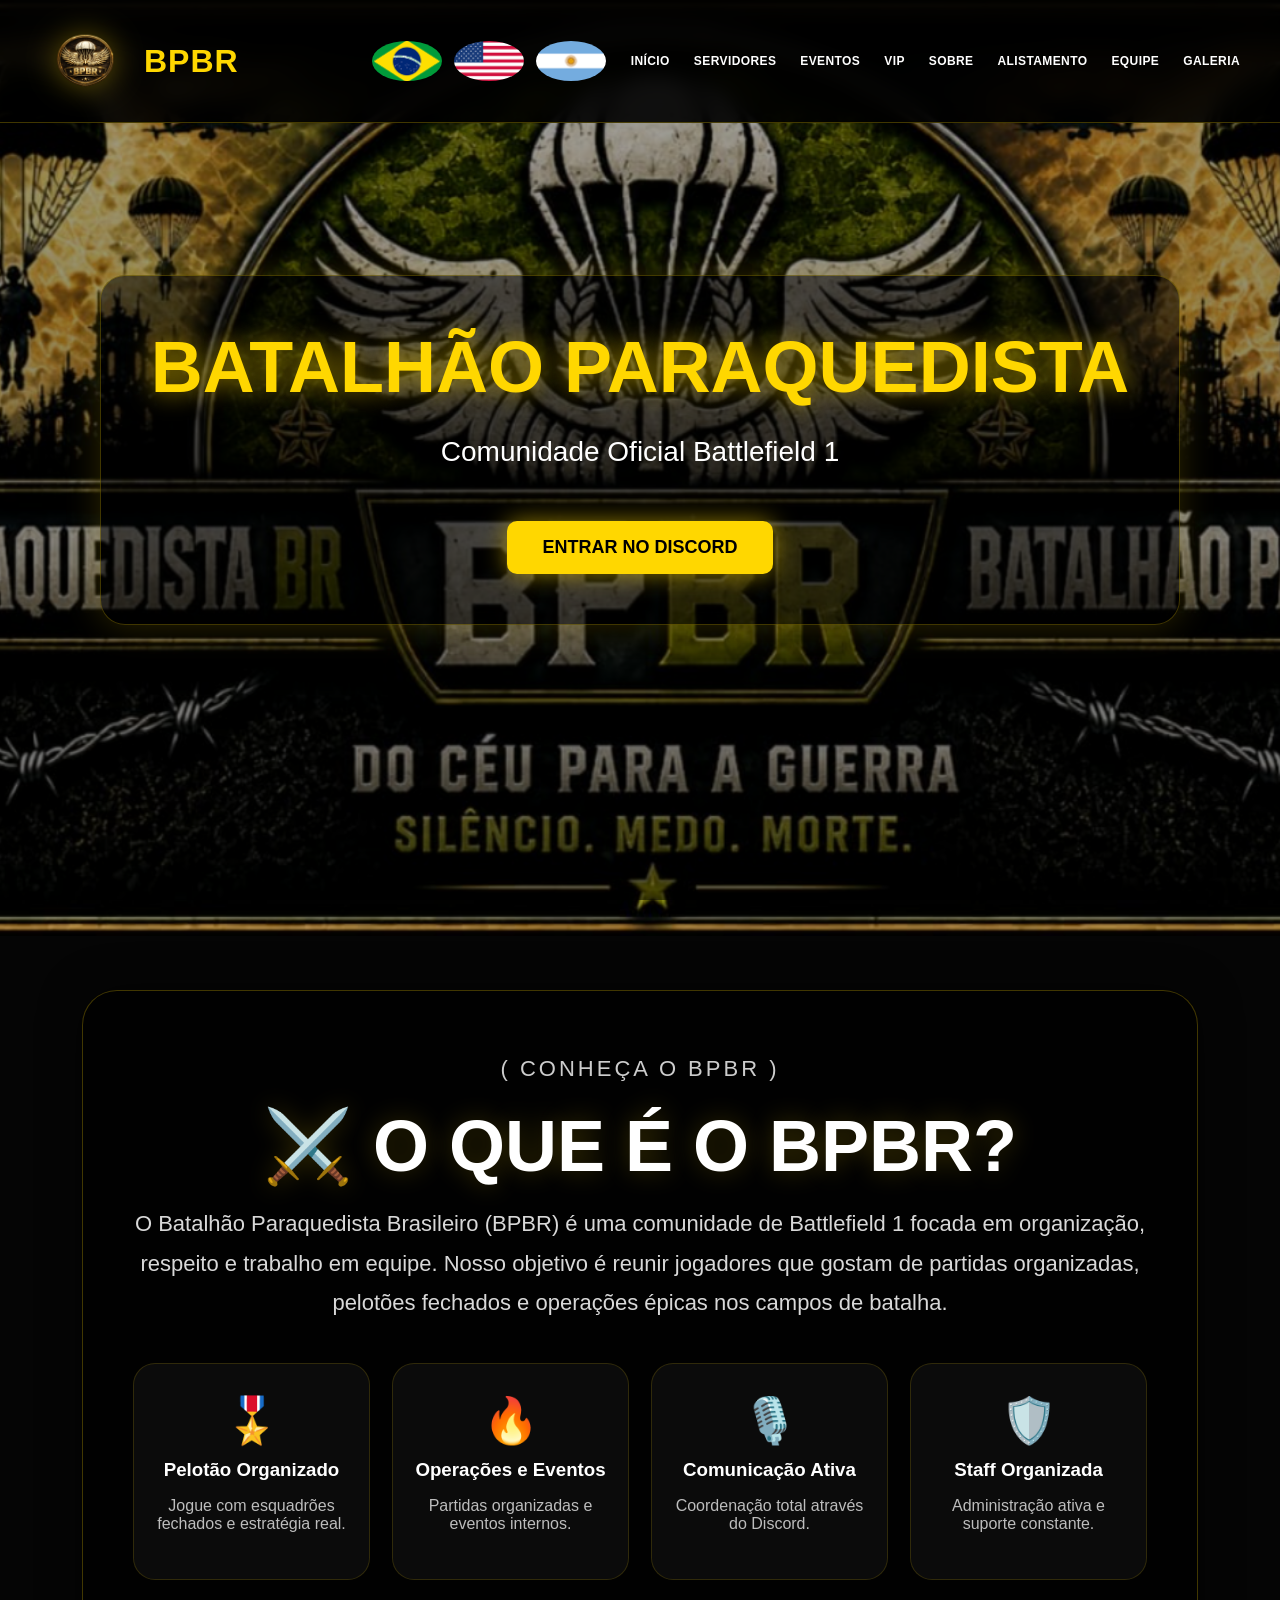
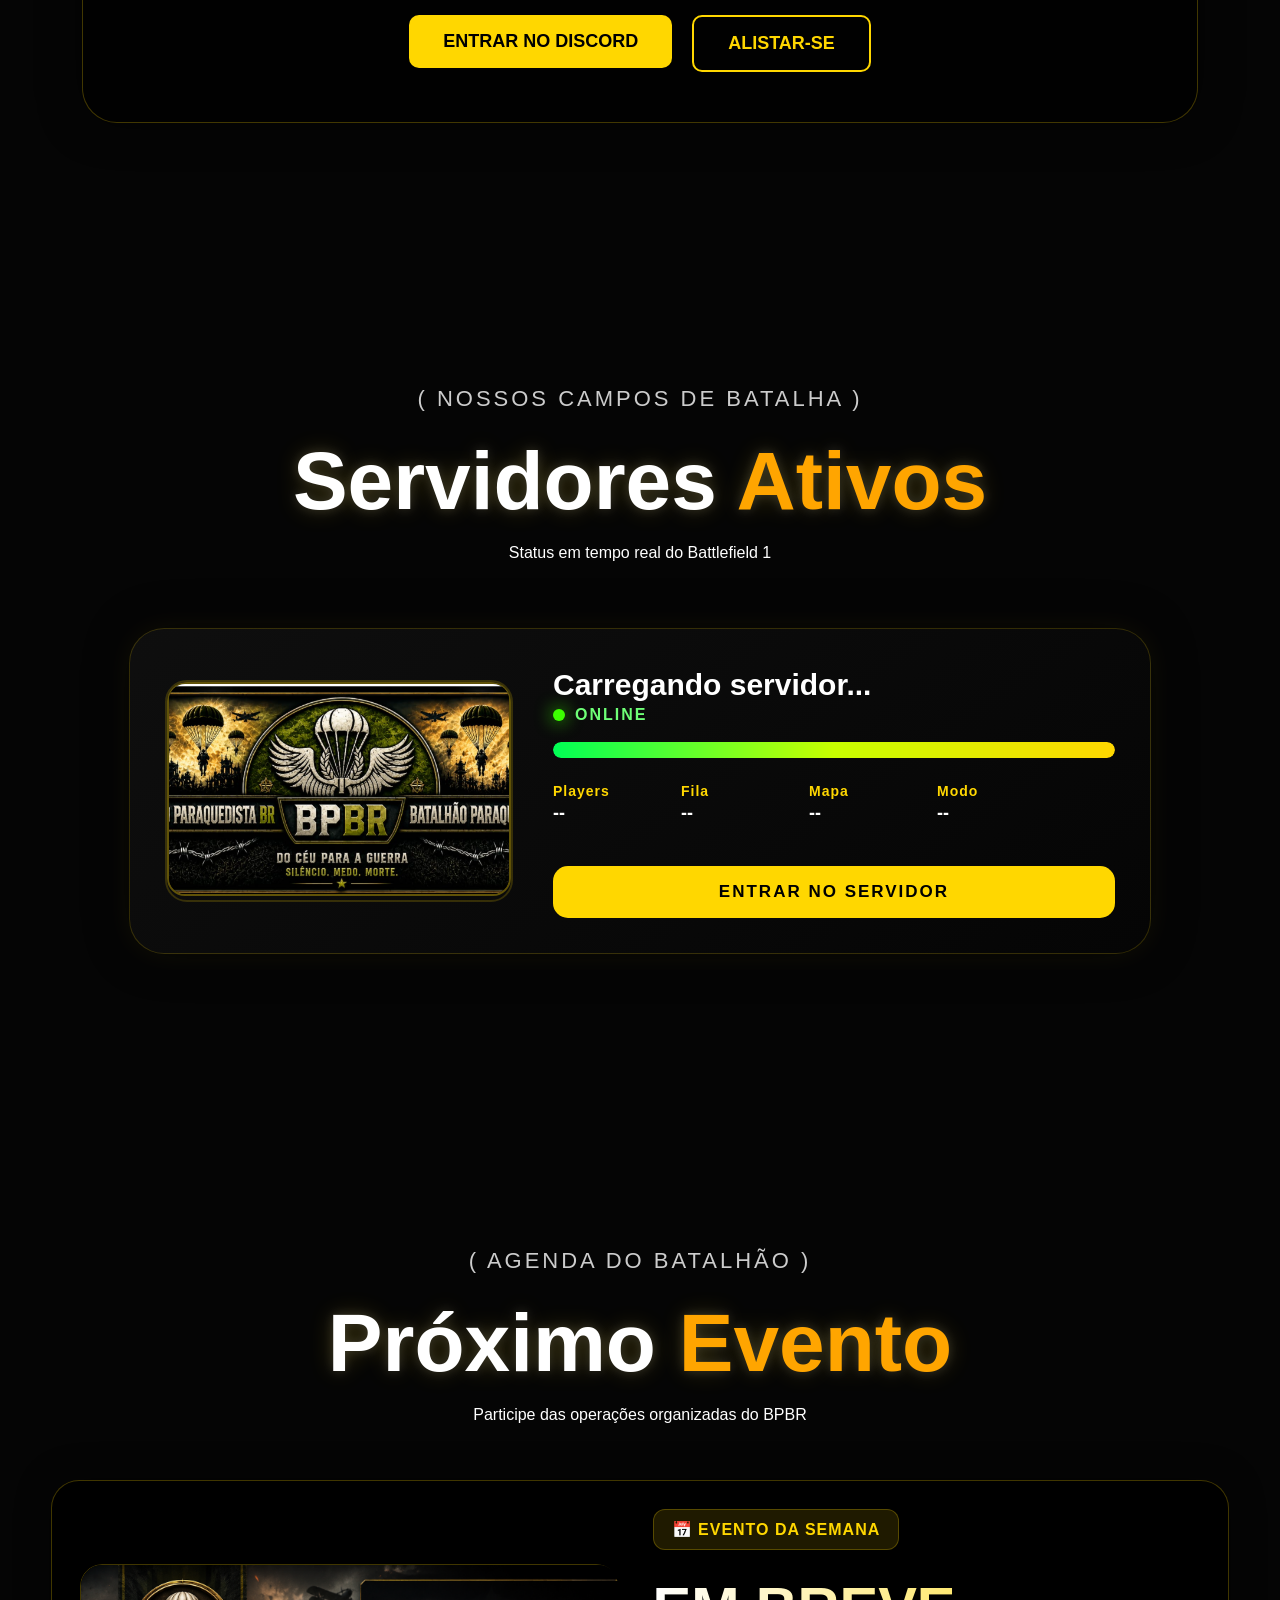
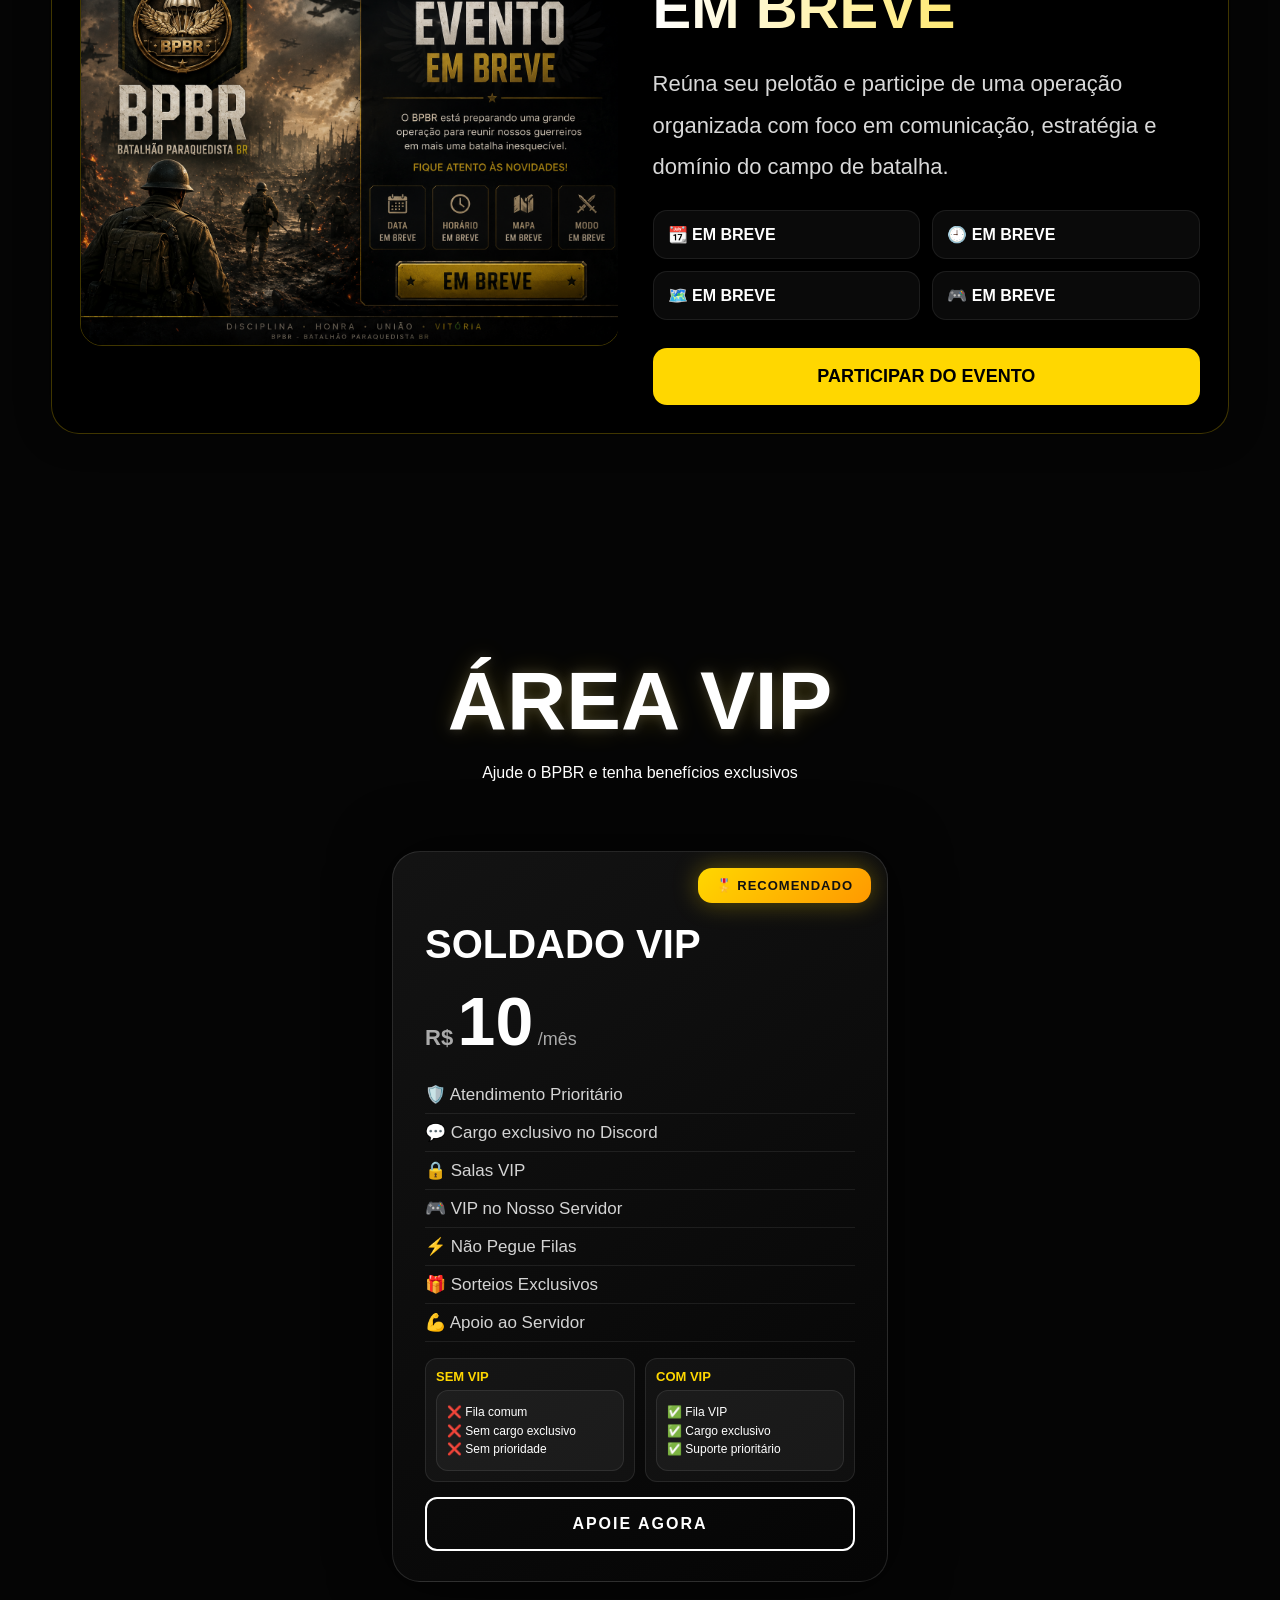
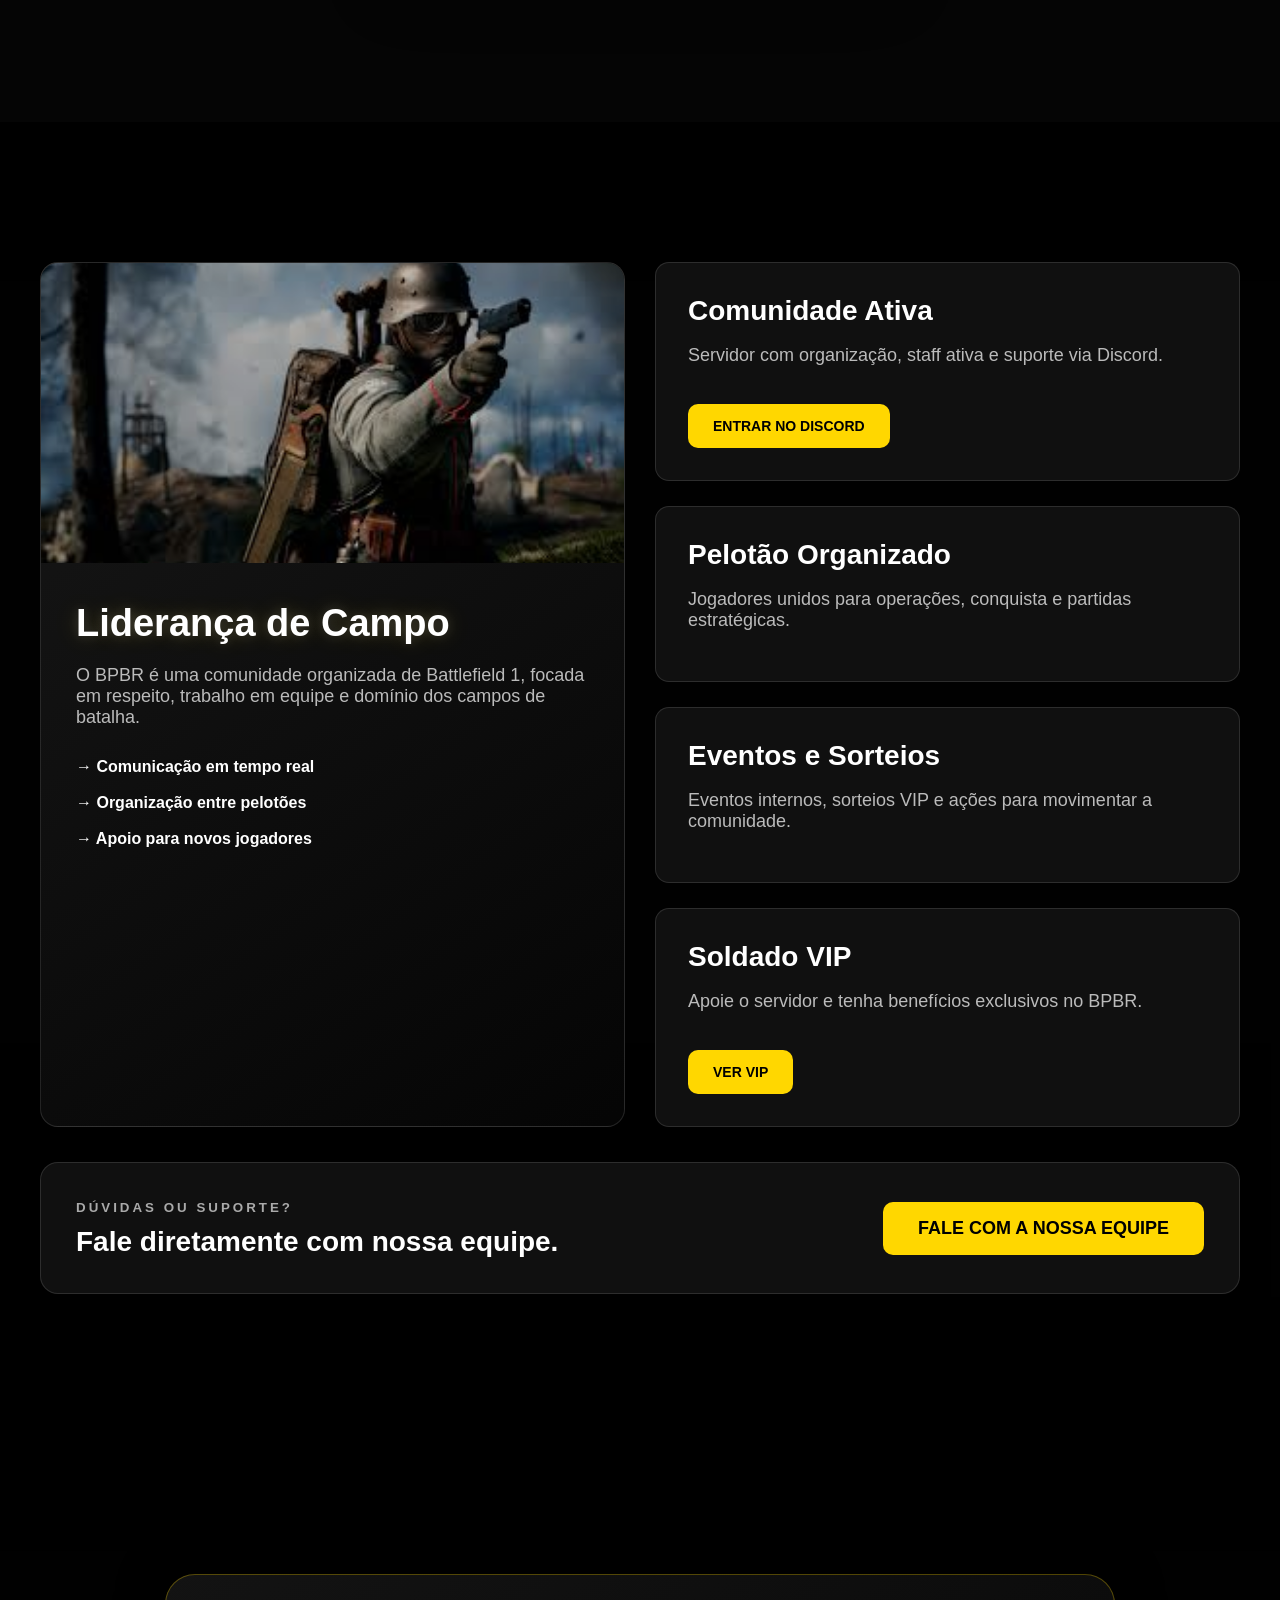
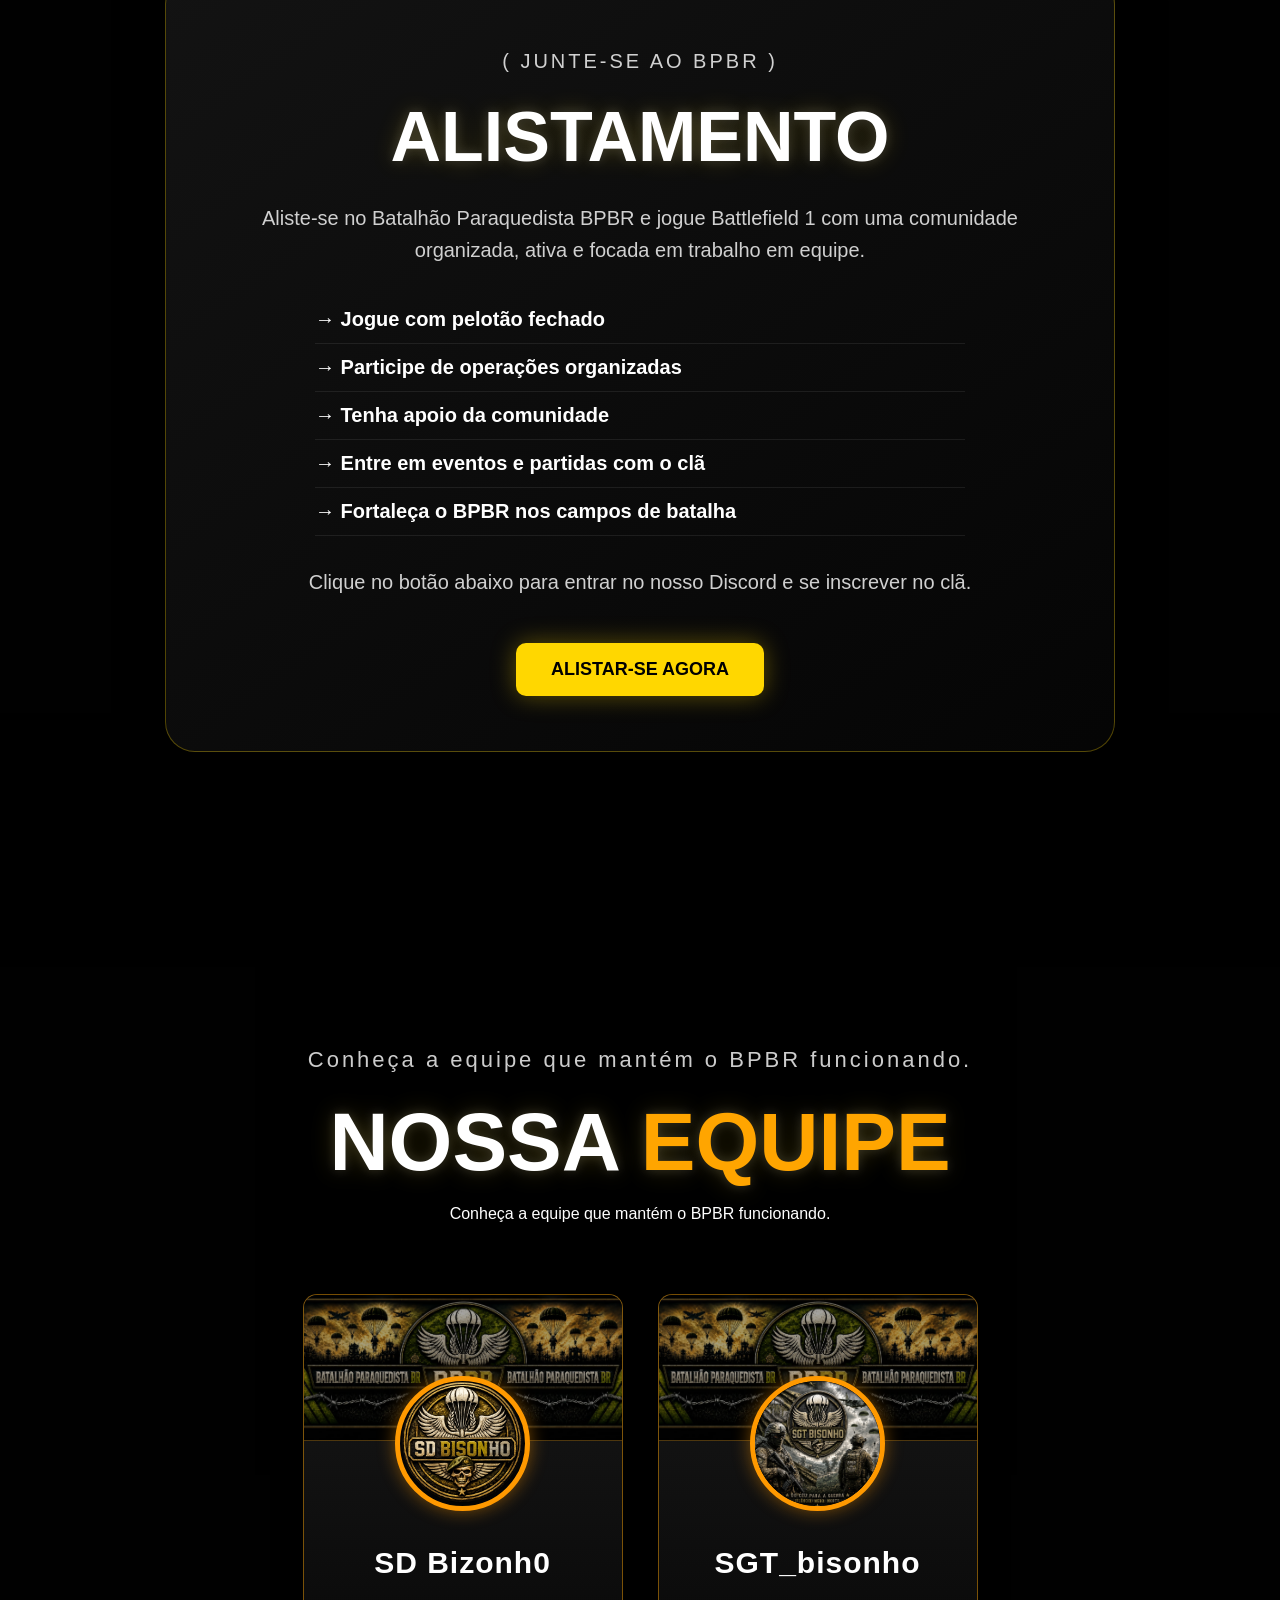
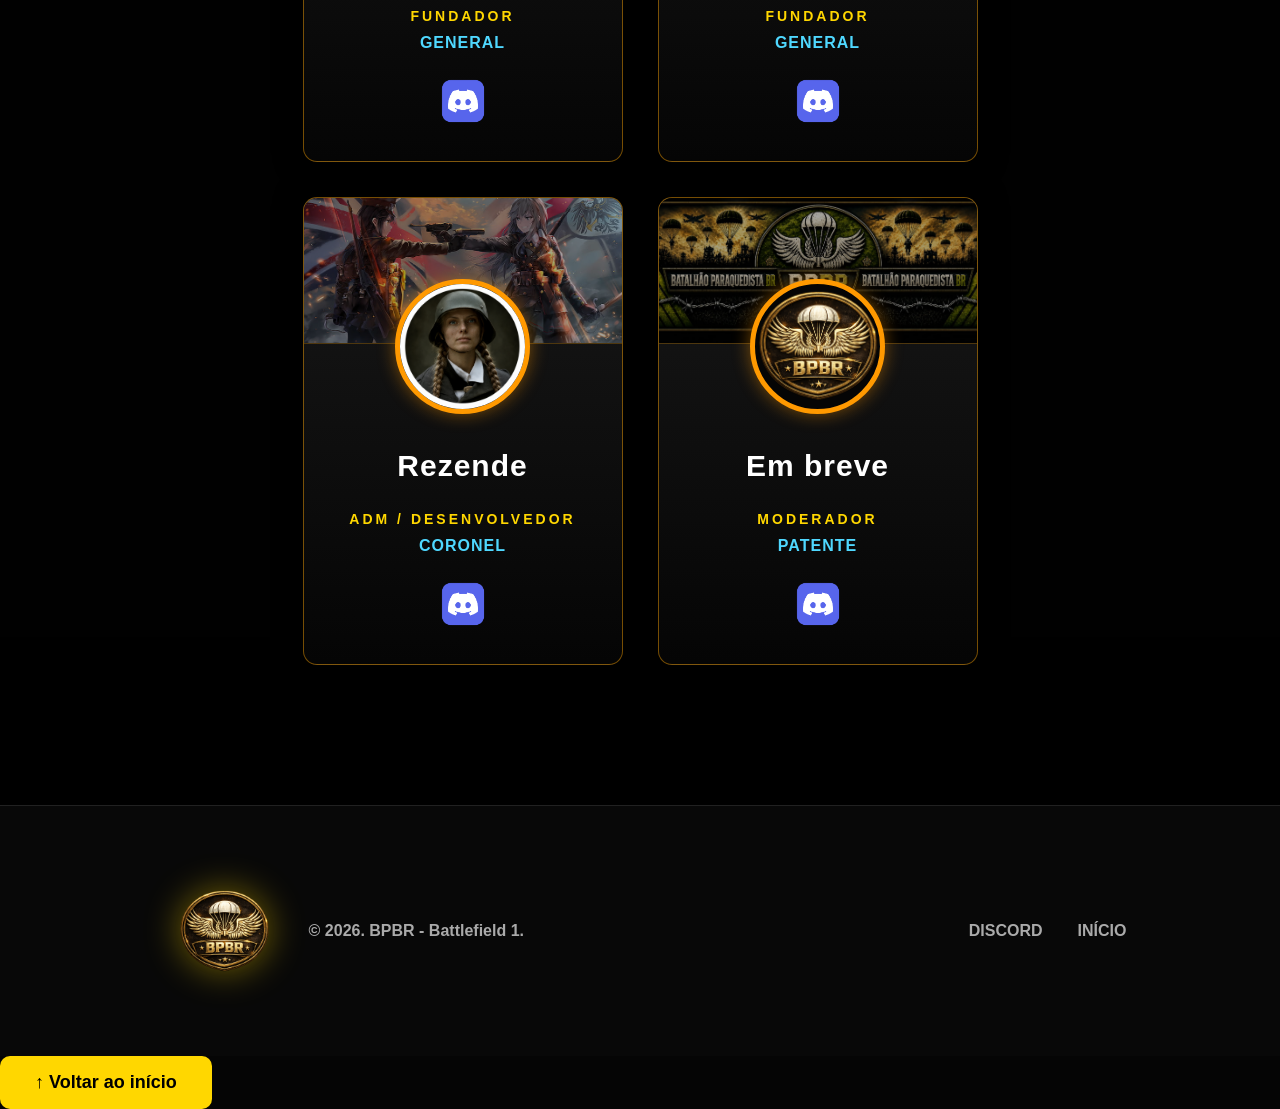
==== index.html @ 7b76cb93 "botao menu att html" ====
<!DOCTYPE html>
<html lang="pt-br">

<head>
    <!-- ================= CONFIGURAÇÕES BÁSICAS DO SITE ================= -->
    <meta charset="UTF-8">
    <meta name="viewport" content="width=device-width, initial-scale=1.0">
    <title>BPBR Battlefield 1</title>

    <!-- CSS DO SITE -->
    <link rel="stylesheet" href="style.css">
</head>

<body>

<!-- ========================================================= -->
<!-- CABEÇALHO / LOGO / BANDEIRAS / MENU -->
<!-- ========================================================= -->

<header>

    <div class="logo">
        <img src="img/logo-bpbr.png" alt="Logo BPBR">
        <span>BPBR</span>
    </div>

    <div class="idiomas">
        <button class="flag br" onclick="trocarIdioma('pt')" title="Português"></button>
        <button class="flag us" onclick="trocarIdioma('en')" title="English"></button>
        <button class="flag ar" onclick="trocarIdioma('es')" title="Español"></button>
    </div>

    <nav class="menu">
        <button type="button" id="btn-menu-mobile" class="menu-mobile-btn" onclick="toggleMenuMobile()">
            ☰ MENU
        </button>

        <a href="#inicio">INÍCIO</a>
        <a href="#servidores">SERVIDORES</a>
        <a href="#eventos">EVENTOS</a>
        <a href="#vip">VIP</a>
        <a href="#sobre">SOBRE</a>
        <a href="#alistamento">ALISTAMENTO</a>
        <a href="#equipe">EQUIPE</a>
        <a href="galeria.html">GALERIA</a>
    </nav>

</header>

<!-- ========================================================= -->
<!-- INÍCIO / BANNER PRINCIPAL -->
<!-- ========================================================= -->

<section id="inicio" class="secao hero">
    <div class="container">
        <h1>BATALHÃO PARAQUEDISTA</h1>
        <p>Comunidade Oficial Battlefield 1</p>

        <a href="https://discord.gg/VzgfqFY8zr" target="_blank">
            <button>ENTRAR NO DISCORD</button>
        </a>
    </div>
</section>

<!-- ========================================================= -->
<!-- APRESENTAÇÃO DO CLÃ -->
<!-- ========================================================= -->

<section id="apresentacao" class="apresentacao-section">
    <div class="apresentacao-card">
        <p class="subtitulo">( CONHEÇA O BPBR )</p>
        <h2>⚔️ O QUE É O BPBR?</h2>

        <p class="apresentacao-texto">
            O <strong>Batalhão Paraquedista Brasileiro (BPBR)</strong>
            é uma comunidade de Battlefield 1 focada em organização,
            respeito e trabalho em equipe. Nosso objetivo é reunir jogadores
            que gostam de partidas organizadas, pelotões fechados e operações
            épicas nos campos de batalha.
        </p>

        <div class="vantagens-grid">
            <div class="vantagem-card">
                <span>🎖️</span>
                <h3>Pelotão Organizado</h3>
                <p>Jogue com esquadrões fechados e estratégia real.</p>
            </div>

            <div class="vantagem-card">
                <span>🔥</span>
                <h3>Operações e Eventos</h3>
                <p>Partidas organizadas e eventos internos.</p>
            </div>

            <div class="vantagem-card">
                <span>🎙️</span>
                <h3>Comunicação Ativa</h3>
                <p>Coordenação total através do Discord.</p>
            </div>

            <div class="vantagem-card">
                <span>🛡️</span>
                <h3>Staff Organizada</h3>
                <p>Administração ativa e suporte constante.</p>
            </div>
        </div>

        <div class="apresentacao-botoes">
            <a href="https://discord.gg/VzgfqFY8zr" target="_blank">
                <button>ENTRAR NO DISCORD</button>
            </a>

            <a href="#alistamento">
                <button class="btn-secundario">ALISTAR-SE</button>
            </a>
        </div>
    </div>
</section>

<!-- ========================================================= -->
<!-- SERVIDORES -->
<!-- ========================================================= -->

<section id="servidores" class="secao">
    <p class="subtitulo">( NOSSOS CAMPOS DE BATALHA )</p>
    <h2 id="servidores-titulo">Servidores <span>Ativos</span></h2>
    <p id="servidores-sub">Status em tempo real do Battlefield 1</p>

    <div class="server-card server-card-premium">
        <div class="server-img-box">
            <img id="server-image" src="fundo.jpg" alt="Imagem do servidor">
        </div>

        <div class="server-content">
            <div class="server-topo">
                <h3 id="server-title">
                    <span id="server-name">Carregando servidor...</span>
                </h3>
            </div>

            <div class="server-status-linha">
                <span class="server-status-dot"></span>
                <strong id="status-online">ONLINE</strong>
            </div>

            <div class="server-barra">
                <div id="server-barra-fill"></div>
            </div>

            <div class="server-info server-info-premium">
                <p class="server-stat">
                    <b id="players-label">Players</b>
                    <span id="players">--</span>
                </p>

                <p class="server-stat">
                    <b id="fila-label">Fila</b>
                    <span id="queue">--</span>
                </p>

                <p class="server-stat">
                    <b id="mapa-label">Mapa</b>
                    <span id="map">--</span>
                </p>

                <p class="server-stat">
                    <b id="modo-label">Modo</b>
                    <span id="mode">--</span>
                </p>
            </div>

            <a href="https://joinme.click/" target="_blank">
                <button id="entrar-servidor-btn" class="server-btn">ENTRAR NO SERVIDOR</button>
            </a>
        </div>
    </div>
</section>

<!-- ========================================================= -->
<!-- EVENTOS BPBR -->
<!-- ========================================================= -->

<section id="eventos" class="secao eventos-section">
    <p class="subtitulo">( AGENDA DO BATALHÃO )</p>
    <h2>Próximo <span>Evento</span></h2>
    <p>Participe das operações organizadas do BPBR</p>

    <div class="evento-card">
        <div class="evento-imagem">
            <img src="img/evento-bpbr.png" alt="Evento BPBR">
        </div>

        <div class="evento-conteudo">
            <span id="evento-tag" class="evento-tag">📅 EVENTO DA SEMANA</span>
            <h3 id="evento-titulo">EM BREVE</h3>

            <p id="evento-descricao">
                Reúna seu pelotão e participe de uma operação organizada
                com foco em comunicação, estratégia e domínio do campo de batalha.
            </p>

            <div class="evento-detalhes">
                <span id="evento-data">📆 EM BREVE</span>
                <span id="evento-horario">🕘 EM BREVE</span>
                <span id="evento-mapa">🗺️ EM BREVE</span>
                <span id="evento-modo">🎮 EM BREVE</span>
            </div>

            <a href="https://discord.gg/VzgfqFY8zr" target="_blank">
                <button id="evento-btn">PARTICIPAR DO EVENTO</button>
            </a>
        </div>
    </div>
</section>

<!-- ========================================================= -->
<!-- ÁREA VIP -->
<!-- ========================================================= -->

<section id="vip" class="secao vip-section">
    <h2>ÁREA VIP</h2>
    <p id="vip-sub">Ajude o BPBR e tenha benefícios exclusivos</p>
    <p id="vip-aviso-moeda" class="aviso-moeda"></p>

    <div class="vip-premium-card">
        <div class="vip-selo">🎖️ RECOMENDADO</div>
        <div class="vip-barra"></div>

        <h3 id="vip-nome">SOLDADO VIP</h3>

        <div class="vip-preco">
            <span>R$</span>
            <strong>10</strong>
            <small>/mês</small>
        </div>

        <ul>
            <li class="vip-beneficio">🛡️ Atendimento Prioritário</li>
            <li class="vip-beneficio">💬 Cargo exclusivo no Discord</li>
            <li class="vip-beneficio">🔒 Salas VIP</li>
            <li class="vip-beneficio">🎮 VIP no Nosso Servidor</li>
            <li class="vip-beneficio">⚡ Não Pegue Filas</li>
            <li class="vip-beneficio">🎁 Sorteios Exclusivos</li>
            <li class="vip-beneficio">💪 Apoio ao Servidor</li>
        </ul>

        <div class="vip-comparativo">
            <div>
                <h4 id="sem-vip">SEM VIP</h4>
                <div class="sem-vip-list">
                    <p>❌ Fila comum</p>
                    <p>❌ Sem cargo exclusivo</p>
                    <p>❌ Sem prioridade</p>
                </div>
            </div>

            <div>
                <h4 id="com-vip">COM VIP</h4>
                <div class="com-vip-list">
                    <p>✅ Fila VIP</p>
                    <p>✅ Cargo exclusivo</p>
                    <p>✅ Suporte prioritário</p>
                </div>
            </div>
        </div>

        <a href="https://widget.livepix.gg/embed/d96b1692-883a-4941-a4e0-ec56e4cf4d7e" target="_blank">
            <button id="vip-apoiar-btn" class="vip-button">APOIE AGORA</button>
        </a>
    </div>
</section>

<!-- ========================================================= -->
<!-- SOBRE / LIDERANÇA -->
<!-- ========================================================= -->

<section id="sobre" class="secao lideranca-section">
    <div class="lideranca-container">
        <div class="lideranca-card-grande">
            <img src="./img/lideranca.png?v=999" alt="Liderança BPBR">

            <div class="lideranca-conteudo">
                <h2 id="home-titulo">Liderança de Campo</h2>

                <p id="home-texto">
                    O BPBR é uma comunidade organizada de Battlefield 1,
                    focada em respeito, trabalho em equipe e domínio dos
                    campos de batalha.
                </p>

                <ul class="home-lista">
                    <li>→ Comunicação em tempo real</li>
                    <li>→ Organização entre pelotões</li>
                    <li>→ Apoio para novos jogadores</li>
                </ul>
            </div>
        </div>

        <div class="lideranca-cards">
            <div class="lideranca-card">
                <h3 id="comunidade-titulo">Comunidade Ativa</h3>
                <p id="comunidade-texto">Servidor com organização, staff ativa e suporte via Discord.</p>

                <a href="https://discord.gg/VzgfqFY8zr" target="_blank">
                    <button>ENTRAR NO DISCORD</button>
                </a>
            </div>

            <div class="lideranca-card">
                <h3 id="pelotao-titulo">Pelotão Organizado</h3>
                <p id="pelotao-texto">Jogadores unidos para operações, conquista e partidas estratégicas.</p>
            </div>

            <div class="lideranca-card">
                <h3 id="eventos-titulo">Eventos e Sorteios</h3>
                <p id="eventos-texto">Eventos internos, sorteios VIP e ações para movimentar a comunidade.</p>
            </div>

            <div class="lideranca-card destaque">
                <h3 id="vip-titulo">Soldado VIP</h3>
                <p id="vip-texto">Apoie o servidor e tenha benefícios exclusivos no BPBR.</p>

                <a href="#vip">
                    <button id="vip-btn">VER VIP</button>
                </a>
            </div>
        </div>
    </div>

    <div class="suporte-card">
        <div>
            <small id="suporte-titulo">DÚVIDAS OU SUPORTE?</small>
            <h3 id="suporte-texto">Fale diretamente com nossa equipe.</h3>
        </div>

        <a href="https://discord.gg/VzgfqFY8zr" target="_blank">
            <button id="suporte-btn">FALE COM A NOSSA EQUIPE</button>
        </a>
    </div>
</section>

<!-- ========================================================= -->
<!-- ALISTAMENTO -->
<!-- ========================================================= -->

<section id="alistamento" class="secao alistamento-section">
    <div class="alistamento-card">
        <p class="subtitulo">( JUNTE-SE AO BPBR )</p>
        <h2 id="alistamento-titulo">ALISTAMENTO</h2>

        <p id="alistamento-texto">
            Aliste-se no Batalhão Paraquedista BPBR e jogue Battlefield 1
            com uma comunidade organizada, ativa e focada em trabalho em equipe.
        </p>

        <ul class="alistamento-lista">
            <li>→ Jogue com pelotão fechado</li>
            <li>→ Participe de operações organizadas</li>
            <li>→ Tenha apoio da comunidade</li>
            <li>→ Entre em eventos e partidas com o clã</li>
            <li>→ Fortaleça o BPBR nos campos de batalha</li>
        </ul>

        <p>Clique no botão abaixo para entrar no nosso Discord e se inscrever no clã.</p>

        <a href="https://discord.gg/VzgfqFY8zr" target="_blank">
            <button id="alistamento-btn">ALISTAR-SE AGORA</button>
        </a>
    </div>
</section>

<!-- ========================================================= -->
<!-- EQUIPE / STAFF -->
<!-- ========================================================= -->

<section id="equipe" class="secao equipe-section">
    <p class="subtitulo">( COMANDO BPBR )</p>
    <h2>NOSSA <span>EQUIPE</span></h2>
    <p>Conheça a equipe que mantém o BPBR funcionando.</p>

    <div class="staff-grid">

        <div class="staff-card">
            <div class="staff-cover">
                <img src="img/bizonhofundo.png" alt="Fundo SD Bizonho">
            </div>

            <div class="staff-avatar">
                <img src="img/bizonho.png" alt="SD Bizonho" class="avatar-sd-bizonho">
            </div>

            <div class="staff-info">
                <h3>SD Bizonh0</h3>
                <p class="staff-cargo">FUNDADOR</p>
                <p class="staff-patente">GENERAL</p>

                <a href="https://discord.gg/VzgfqFY8zr" target="_blank" class="discord-btn">
                    <img src="img/discord.png" alt="Discord">
                </a>
            </div>
        </div>

        <div class="staff-card">
            <div class="staff-cover">
                <img src="img/fundoadm.png" alt="Fundo SGT Bisonho">
            </div>

            <div class="staff-avatar">
                <img src="img/sgtbisonho.png" alt="Bisonho" class="avatar-sgt-bisonho">
            </div>

            <div class="staff-info">
                <h3>SGT_bisonho</h3>
                <p class="staff-cargo">Fundador</p>
                <p class="staff-patente">General</p>

                <a href="https://discord.gg/VzgfqFY8zr" target="_blank" class="discord-btn">
                    <img src="img/discord.png" alt="Discord">
                </a>
            </div>
        </div>

        <div class="staff-card">
            <div class="staff-cover">
                <img src="img/rezendefundo.png" alt="Fundo Rezende">
            </div>

            <div class="staff-avatar">
                <img src="img/rezende.png" alt="Rezende">
            </div>

            <div class="staff-info">
                <h3>Rezende</h3>
                <p class="staff-cargo">ADM/Desenvolvedor</p>
                <p class="staff-patente">Coronel</p>

                <a href="https://discord.gg/VzgfqFY8zr" target="_blank" class="discord-btn">
                    <img src="img/discord.png" alt="Discord">
                </a>
            </div>
        </div>

        <div class="staff-card">
            <div class="staff-cover">
                <img src="img/fundoadm.png" alt="Fundo ADM Reserva">
            </div>

            <div class="staff-avatar">
                <img src="img/logo-bpbr.png" alt="ADM em breve">
            </div>

            <div class="staff-info">
                <h3>Em breve</h3>
                <p class="staff-cargo">MODERADOR</p>
                <p class="staff-patente">PATENTE</p>

                <a href="https://discord.gg/VzgfqFY8zr" target="_blank" class="discord-btn">
                    <img src="img/discord.png" alt="Discord">
                </a>
            </div>
        </div>

    </div>
</section>

<!-- ========================================================= -->
<!-- RODAPÉ -->
<!-- ========================================================= -->

<footer>
    <div class="footer-left">
        <img src="img/logo-bpbr.png" class="footer-logo" alt="Logo BPBR">
        <p>© 2026. BPBR - Battlefield 1.</p>
    </div>

    <div class="footer-links">
        <a href="https://discord.gg/VzgfqFY8zr" target="_blank">DISCORD</a>
        <a href="#inicio">INÍCIO</a>
    </div>
</footer>

<button id="btn-voltar-topo" class="btn-voltar-topo" onclick="voltarAoTopo()" title="Voltar ao início">
    <span class="btn-voltar-seta">↑</span>
    <span class="btn-voltar-texto">Voltar ao início</span>
</button>

<script src="script.js"></script>

</body>
</html>
---- style.css ----
html{
    scroll-behavior:smooth;
}

:root{
    --mouse-x:0px;
    --mouse-y:0px;
}

body{
    margin:0;
    font-family:Arial, sans-serif;
    color:white;
    background:#050505;
    overflow-x:hidden;
}

/* FUNDO COM ANIMAÇÃO */

body::before{
    content:"";
    position:fixed;
    inset:0;
    background-image:url("fundo.jpg");
    background-size:cover;
    background-position:center;
    background-repeat:no-repeat;
    z-index:-2;
    transform:
        translate(var(--mouse-x, 0px), var(--mouse-y, 0px))
        scale(1.08);
    animation:zoomFundo 15s infinite alternate ease-in-out;
    transition:transform .15s ease-out;
}

body::after{
    content:"";
    position:fixed;
    inset:0;
    background:linear-gradient(
        rgba(0,0,0,.35),
        rgba(0,0,0,.55)
    );
    z-index:-1;
    pointer-events:none;
}

@keyframes zoomFundo{
    from{
        background-size:105%;
    }

    to{
        background-size:112%;
    }
}

/* HEADER */

header{
    position:fixed;
    top:0;
    left:0;
    width:100%;
    display:flex;
    justify-content:space-between;
    align-items:center;
    padding:16px 40px;
    box-sizing:border-box;
    background:rgba(0,0,0,.90);
    border-bottom:1px solid rgba(255,215,0,.25);
    backdrop-filter:blur(10px);
    z-index:999;
}

.logo{
    display:flex;
    align-items:center;
    gap:14px;
}

.logo img{
    width:90px;
    height:90px;
    object-fit:contain;
    border-radius:50%;
    filter:drop-shadow(0 0 15px rgba(255,215,0,.35));
    transition:.3s ease;
}

.logo:hover img{
    transform:scale(1.08);
}

.logo span{
    color:#ffd700;
    font-size:32px;
    font-weight:900;
    letter-spacing:1px;
}

/* IDIOMAS */

.idiomas{
    display:flex;
    gap:12px;
    align-items:center;
    margin-left:auto;
    margin-right:25px;
}

.flag{
    width:40px;
    height:40px;
    border:none;
    border-radius:50%;
    cursor:pointer;
    background-size:cover;
    background-position:center;
    background-repeat:no-repeat;
    transition:.3s ease;
}

.flag:hover{
    transform:translateY(-3px) scale(1.12);
    box-shadow:0 0 20px rgba(255,215,0,.55);
}

.flag.br{
    background-image:url("img/br.png");
}

.flag.us{
    background-image:url("img/us.png");
}

.flag.ar{
    background-image:url("img/ar.png");
}

/* MENU */

.menu,
nav{
    display:flex;
    gap:24px;
    align-items:center;
}

.menu-mobile-btn{
    display:none;
}

nav a,
.menu a{
    color:white;
    text-decoration:none;
    font-size:12px;
    font-weight:700;
    letter-spacing:.4px;
    transition:.3s;
    position:relative;
}

nav a:hover,
.menu a:hover{
    color:gold;
    transform:translateY(-2px);
}

nav a::after,
.menu a::after{
    content:"";
    position:absolute;
    width:0%;
    height:2px;
    bottom:-5px;
    left:0;
    background:gold;
    transition:.3s ease;
}

nav a:hover::after,
.menu a:hover::after{
    width:100%;
}

/* GERAL */

.secao{
    min-height:100vh;
    display:flex;
    justify-content:center;
    align-items:center;
    flex-direction:column;
    text-align:center;
    padding:140px 20px;
    box-sizing:border-box;
}

h1{
    color:gold;
    font-size:72px;
    margin:0;
}

h2{
    font-size:82px;
    margin:0;
    font-weight:900;
    color:white;
    text-shadow:0 0 12px rgba(255,255,255,.15), 0 0 25px rgba(255,215,0,.20);
    animation:tituloGlow 2.5s ease-in-out infinite alternate;
}

h2 span{
    color:orange;
}

@keyframes tituloGlow{
    from{
        transform:translateY(0);
        text-shadow:0 0 10px rgba(255,255,255,.15), 0 0 18px rgba(255,215,0,.15);
    }

    to{
        transform:translateY(-4px);
        text-shadow:0 0 20px rgba(255,255,255,.25), 0 0 45px rgba(255,215,0,.40);
    }
}

.subtitulo{
    color:#ccc;
    font-size:22px;
    margin-top:15px;
    letter-spacing:3px;
}

button{
    position:relative;
    overflow:hidden;
    background:gold;
    color:black;
    border:none;
    border-radius:10px;
    padding:16px 35px;
    font-size:18px;
    font-weight:bold;
    cursor:pointer;
    transition:.3s;
}

button::after{
    content:"";
    position:absolute;
    top:0;
    left:-120%;
    width:60%;
    height:100%;
    background:linear-gradient(
        90deg,
        transparent,
        rgba(255,255,255,.45),
        transparent
    );
    transform:skewX(-20deg);
    transition:.6s ease;
}

button:hover::after{
    left:140%;
}

button:hover{
    transform:scale(1.05);
    background:#ffbf00;
    box-shadow:0 0 22px rgba(255,215,0,.35);
}

/* INÍCIO */

.container{
    background:rgba(0,0,0,.50);
    padding:50px;
    border-radius:25px;
}

.container p{
    font-size:28px;
}

.hero .container{
    position:relative;
    overflow:hidden;
    transition:.4s ease;
    border:1px solid rgba(255,215,0,.25);
    box-shadow:0 0 35px rgba(255,215,0,.18);
}

.hero .container:hover{
    transform:translateY(-8px) scale(1.01);
    border-color:gold;
    box-shadow:0 0 45px rgba(255,215,0,.35);
}

.hero .container::before{
    content:"";
    position:absolute;
    top:0;
    left:-100%;
    width:100%;
    height:4px;
    background:linear-gradient(90deg, transparent, gold, transparent);
    animation:barraHero 2s linear infinite;
}

.hero h1{
    text-shadow:0 0 25px rgba(255,215,0,.65);
    animation:tituloHero 1.5s ease infinite alternate;
}

.hero button{
    margin-top:25px;
    box-shadow:0 0 25px rgba(255,215,0,.55);
    animation:pulsarBotao 1.8s infinite;
}

@keyframes barraHero{
    from{
        left:-100%;
    }

    to{
        left:100%;
    }
}

@keyframes tituloHero{
    from{
        text-shadow:0 0 10px rgba(255,215,0,.3);
    }

    to{
        text-shadow:0 0 35px rgba(255,215,0,.9);
    }
}

@keyframes pulsarBotao{
    0%{
        transform:scale(1);
    }

    50%{
        transform:scale(1.04);
    }

    100%{
        transform:scale(1);
    }
}

/* APRESENTAÇÃO BPBR */

.apresentacao-section{
    padding:90px 20px;
    display:flex;
    justify-content:center;
    align-items:center;
    box-sizing:border-box;
}

.apresentacao-card{
    width:90%;
    max-width:1300px;
    background:rgba(0,0,0,.72);
    border:1px solid rgba(255,215,0,.25);
    border-radius:35px;
    padding:50px;
    backdrop-filter:blur(10px);
    box-shadow:0 0 40px rgba(0,0,0,.55);
    transition:.35s ease;
    overflow:hidden;
    position:relative;
    text-align:center;
    box-sizing:border-box;
}

.apresentacao-card:hover{
    transform:translateY(-8px);
    border-color:gold;
    box-shadow:0 0 40px rgba(255,215,0,.15);
}

.apresentacao-card::before{
    content:"";
    position:absolute;
    top:0;
    left:-120%;
    width:60%;
    height:100%;
    background:linear-gradient(90deg, transparent, rgba(255,255,255,.08), transparent);
    transform:skewX(-20deg);
    transition:.9s;
}

.apresentacao-card:hover::before{
    left:140%;
}

.apresentacao-card h2{
    font-size:72px;
    color:#fff;
    margin:15px 0;
    text-shadow:0 0 25px rgba(255,215,0,.22);
    transition:.35s ease;
}

.apresentacao-texto{
    color:#d8d8d8;
    font-size:22px;
    line-height:1.8;
    max-width:1100px;
    margin:0 auto;
}

.vantagens-grid{
    display:grid;
    grid-template-columns:repeat(4,1fr);
    gap:22px;
    margin-top:40px;
}

.vantagem-card{
    background:rgba(255,255,255,.04);
    border:1px solid rgba(255,215,0,.15);
    border-radius:22px;
    padding:30px 22px;
    transition:.35s ease;
}

.vantagem-card:hover{
    transform:translateY(-8px);
    border-color:gold;
    box-shadow:0 0 20px rgba(255,215,0,.18);
}

.vantagem-card span{
    font-size:45px;
}

.vantagem-card h3{
    color:#fff;
    margin:12px 0;
}

.vantagem-card p{
    color:#bdbdbd;
}

.apresentacao-botoes{
    display:flex;
    justify-content:center;
    gap:20px;
    margin-top:35px;
}

.apresentacao-botoes button{
    padding:16px 34px;
    font-size:18px;
}

.btn-secundario{
    background:transparent !important;
    border:2px solid gold !important;
    color:gold !important;
}

.btn-secundario:hover{
    background:gold !important;
    color:black !important;
}

/* SERVIDOR */

.server-card{
    margin-top:50px;
    display:flex;
    gap:35px;
    align-items:center;
    width:950px;
    max-width:90%;
    background:rgba(0,0,0,.85);
    border:1px solid rgba(255,215,0,.35);
    border-radius:30px;
    padding:30px;
    backdrop-filter:blur(10px);
    box-shadow:0 0 30px rgba(0,0,0,.5);
    transition:.3s ease;
}

.server-card:hover{
    transform:translateY(-5px);
    box-shadow:0 0 35px rgba(255,215,0,.18);
}

.server-card img{
    width:260px;
    height:150px;
    object-fit:cover;
    border-radius:18px;
    border:2px solid rgba(255,215,0,.35);
    transition:.3s ease;
}

.server-card:hover img{
    transform:scale(1.04);
}

.server-content{
    flex:1;
    text-align:left;
}

.server-content h3{
    font-size:28px;
    line-height:1.4;
    margin:0 0 25px 0;
    color:white;
}

.server-info{
    display:flex;
    gap:40px;
    flex-wrap:wrap;
    margin-bottom:25px;
}

.server-info p{
    margin:0;
    color:#ccc;
    font-size:16px;
    min-width:90px;
}

.server-info b{
    color:white;
    font-size:17px;
}

/* SERVIDOR PREMIUM BF1 */

.server-card-premium{
    gap:40px !important;
    padding:35px !important;
    border-radius:35px !important;
    background:linear-gradient(
        145deg,
        rgba(15,15,15,.96),
        rgba(5,5,5,.98)
    ) !important;
    border:1px solid rgba(255,215,0,.18) !important;
    box-shadow:
        0 0 45px rgba(0,0,0,.45),
        0 0 30px rgba(255,215,0,.06);
}

.server-img-box{
    overflow:hidden;
    border-radius:22px;
    border:2px solid rgba(255,215,0,.18);
    min-width:340px;
    transition:.35s ease;
}

.server-img-box img{
    width:340px !important;
    height:210px !important;
    object-fit:cover;
    transition:.45s ease;
}

.server-img-box:hover{
    transform:translateY(-6px) scale(1.02);
    border-color:gold;
    box-shadow:0 0 25px rgba(255,215,0,.22);
}

.server-img-box:hover img{
    transform:scale(1.08);
    filter:brightness(1.08);
}

.server-topo h3{
    margin:0;
    font-size:30px;
    color:white;
    transition:.3s ease;
    cursor:default;
}

.server-topo h3:hover{
    transform:translateX(6px);
    text-shadow:
        0 0 12px rgba(255,255,255,.25),
        0 0 25px rgba(255,215,0,.35);
}

.server-status-linha{
    display:flex;
    align-items:center;
    gap:10px;
    margin-bottom:18px;
    color:#6eff76;
    font-weight:bold;
    letter-spacing:2px;
}

.server-status-dot{
    width:12px;
    height:12px;
    background:#3cff00;
    border-radius:50%;
    box-shadow:0 0 18px #3cff00;
    animation:pulsarOnline 1.5s infinite;
}

@keyframes pulsarOnline{
    0%{
        transform:scale(1);
        opacity:1;
    }

    50%{
        transform:scale(1.3);
        opacity:.7;
    }

    100%{
        transform:scale(1);
        opacity:1;
    }
}

.server-barra{
    width:100%;
    height:16px !important;
    border-radius:30px;
    overflow:hidden;
    margin-bottom:25px;
    background:rgba(255,255,255,.05);
}

#server-barra-fill{
    height:100%;
    background:linear-gradient(
        90deg,
        #00ff55,
        #c8ff00,
        #ffd700
    );
    border-radius:30px;
    animation:barraGlow 2s infinite alternate;
}

@keyframes barraGlow{
    from{
        filter:brightness(.95);
    }

    to{
        filter:brightness(1.15);
    }
}

.server-info-premium{
    display:flex !important;
    gap:38px !important;
    flex-wrap:wrap;
    margin-top:18px;
    margin-bottom:20px;
}

.server-info-premium p{
    margin:0 !important;
    transition:.25s ease;
    cursor:default;
}

.server-info-premium p:hover{
    transform:translateY(-3px) scale(1.05);
    text-shadow:0 0 12px rgba(255,215,0,.35);
}

.server-info-premium b{
    display:block;
    margin-bottom:4px;
    color:#ffd700;
    font-size:14px;
    letter-spacing:1px;
}

.server-info-premium span{
    color:white;
    font-size:18px;
    font-weight:bold;
}

.server-btn{
    width:100%;
    margin-top:22px;
    padding:16px !important;
    font-size:17px !important;
    letter-spacing:2px;
    border-radius:15px;
    transition:.3s ease;
}

.server-btn:hover{
    transform:translateY(-3px);
    box-shadow:0 0 18px rgba(255,215,0,.22);
}

/* EVENTOS BPBR */

.eventos-section{
    min-height:auto !important;
    padding:120px 20px 80px !important;
}

.evento-card{
    width:1200px;
    max-width:95%;
    display:flex;
    align-items:center;
    gap:35px;
    background:rgba(0,0,0,.86);
    border:1px solid rgba(255,215,0,.25);
    border-radius:28px;
    padding:28px;
    margin-top:40px;
    overflow:hidden;
    box-sizing:border-box;
    backdrop-filter:blur(10px);
    box-shadow:0 0 35px rgba(0,0,0,.45);
    transition:.35s ease;
}

.evento-card:hover{
    transform:translateY(-5px);
    border-color:gold;
    box-shadow:0 0 30px rgba(255,215,0,.12);
}

.evento-imagem{
    width:48%;
    flex-shrink:0;
    overflow:hidden;
    border-radius:22px;
}

.evento-imagem img{
    width:100%;
    height:380px;
    object-fit:cover;
    border-radius:22px;
    border:1px solid rgba(255,215,0,.25);
    transition:.35s ease;
}

.evento-imagem:hover img{
    transform:scale(1.04);
}

.evento-conteudo{
    width:52%;
    text-align:left;
}

.evento-tag{
    display:inline-block;
    position:relative;
    overflow:hidden;
    padding:10px 18px;
    border-radius:12px;
    background:rgba(255,215,0,.12);
    border:1px solid rgba(255,215,0,.25);
    color:gold;
    font-weight:900;
    letter-spacing:1px;
    margin-bottom:20px;
    animation:eventoMexendo 2s infinite ease-in-out;
}

@keyframes eventoMexendo{
    0%{
        transform:translateY(0);
    }

    50%{
        transform:translateY(-6px);
    }

    100%{
        transform:translateY(0);
    }
}

.evento-tag::after{
    content:"";
    position:absolute;
    top:0;
    left:-120%;
    width:70%;
    height:100%;
    background:linear-gradient(
        90deg,
        transparent,
        rgba(255,255,255,.35),
        transparent
    );
    transform:skewX(-20deg);
    animation:brilhoEvento 2.8s infinite;
}

@keyframes brilhoEvento{
    0%{
        left:-120%;
    }

    50%{
        left:140%;
    }

    100%{
        left:140%;
    }
}

.evento-conteudo h3{
    font-size:58px;
    font-weight:900;
    margin:0 0 15px;
    background:linear-gradient(
        90deg,
        #fff,
        #ffd700
    );
    -webkit-background-clip:text;
    -webkit-text-fill-color:transparent;
    transition:.35s ease;
}

.evento-conteudo h3:hover{
    transform:translateX(8px);
}

.evento-conteudo p{
    font-size:22px;
    line-height:1.9;
    color:#d8d8d8;
    transition:.35s ease;
}

.evento-conteudo p:hover{
    transform:translateX(8px);
    color:white;
    text-shadow:0 0 12px rgba(255,215,0,.20);
}

.evento-detalhes{
    display:grid;
    grid-template-columns:1fr 1fr;
    gap:12px;
    margin-bottom:28px;
}

.evento-detalhes span{
    background:rgba(255,255,255,.04);
    border:1px solid rgba(255,255,255,.08);
    border-radius:14px;
    padding:14px;
    color:white;
    font-weight:bold;
    transition:.35s ease;
}

.evento-detalhes span:hover{
    transform:translateY(-5px) scale(1.03);
    border-color:gold;
    box-shadow:0 0 18px rgba(255,215,0,.20);
}

.evento-conteudo button{
    width:100%;
    padding:18px;
    border-radius:14px;
}

/* VIP */

.aviso-moeda{
    max-width:650px;
    margin-top:12px;
    color:#ffd700;
    font-size:16px;
    font-weight:bold;
    line-height:1.5;
    text-shadow:0 0 15px rgba(255,215,0,.25);
}

.vip-premium-card{
    position:relative;
    overflow:hidden;
    width:430px !important;
    margin-top:25px !important;
    padding:30px 32px !important;
    background:linear-gradient(145deg, rgba(20,20,20,.96), rgba(5,5,5,.96));
    border:1px solid rgba(255,255,255,.12);
    border-radius:28px !important;
    text-align:left;
    box-shadow:0 0 60px rgba(0,0,0,.7);
    transition:.4s;
    transform-style:preserve-3d;
}

.vip-premium-card:hover{
    transform:translateY(-12px) scale(1.02) rotateX(2deg) rotateY(-2deg);
    border-color:gold;
    box-shadow:0 0 45px rgba(255,215,0,.25);
}

.vip-premium-card::after{
    content:"";
    position:absolute;
    top:-50%;
    left:-50%;
    width:200%;
    height:200%;
    background:radial-gradient(circle, rgba(255,215,0,.12), transparent 35%);
    opacity:0;
    transition:.4s;
    pointer-events:none;
}

.vip-premium-card:hover::after{
    opacity:1;
}

.vip-selo{
    position:absolute !important;
    top:16px !important;
    right:16px !important;
    background:linear-gradient(135deg,#ffd700,#ff9900);
    color:#111;
    padding:10px 18px;
    border-radius:14px;
    font-size:13px;
    font-weight:900;
    letter-spacing:1px;
    box-shadow:0 0 25px rgba(255,215,0,.35);
    z-index:10;
    overflow:hidden;
    animation:seloMexendo 1.8s infinite ease-in-out !important;
}

@keyframes seloMexendo{
    0%{
        transform:translateY(0) rotate(0deg) scale(1);
    }

    25%{
        transform:translateY(-5px) rotate(-1deg) scale(1.03);
    }

    50%{
        transform:translateY(0) rotate(0deg) scale(1);
    }

    75%{
        transform:translateY(3px) rotate(1deg) scale(1.02);
    }

    100%{
        transform:translateY(0) rotate(0deg) scale(1);
    }
}

.vip-selo::after{
    content:"";
    position:absolute;
    top:0;
    left:-120%;
    width:80%;
    height:100%;
    background:linear-gradient(90deg, transparent, rgba(255,255,255,.55), transparent);
    transform:skewX(-20deg);
    animation:brilhoSeloVip 2.8s infinite;
}

@keyframes brilhoSeloVip{
    0%{
        left:-120%;
    }

    45%{
        left:140%;
    }

    100%{
        left:140%;
    }
}

.vip-barra{
    position:absolute;
    top:0;
    left:-100%;
    width:100%;
    height:4px;
    background:linear-gradient(90deg, transparent, gold, transparent);
}

.vip-premium-card:hover .vip-barra{
    animation:barraVip 1.2s linear infinite;
}

@keyframes barraVip{
    from{
        left:-100%;
    }

    to{
        left:100%;
    }
}

.vip-premium-card h3{
    font-size:40px !important;
    margin-bottom:5px !important;
}

.vip-preco{
    margin:15px 0 !important;
}

.vip-preco span{
    font-size:22px !important;
    color:#aaa;
    font-weight:bold;
}

.vip-preco strong{
    font-size:68px !important;
    color:white;
}

.vip-preco small{
    font-size:18px !important;
    color:#aaa;
}

.vip-premium-card ul{
    list-style:none;
    padding:0;
}

.vip-premium-card li{
    border-bottom:1px solid rgba(255,255,255,.08);
    padding:8px 0 !important;
    color:#d4d4d4;
    font-size:17px !important;
    transition:.3s ease !important;
    cursor:default;
}

.vip-premium-card li:hover{
    transform:translateX(8px) scale(1.03);
    color:#fff !important;
    border-bottom-color:rgba(255,215,0,.35) !important;
    text-shadow:0 0 12px rgba(255,215,0,.35);
}

.vip-comparativo{
    display:grid !important;
    grid-template-columns:1fr 1fr !important;
    gap:10px !important;
    margin-top:14px !important;
}

.vip-comparativo div{
    position:relative;
    overflow:hidden;
    padding:10px !important;
    border-radius:12px !important;
    background:rgba(255,255,255,.04) !important;
    border:1px solid rgba(255,255,255,.09) !important;
    transition:.35s ease !important;
}

.vip-comparativo div:hover{
    transform:translateY(-5px) scale(1.04);
    border-color:gold !important;
    box-shadow:0 0 20px rgba(255,215,0,.25);
}

.vip-comparativo div:nth-child(2):hover{
    box-shadow:0 0 24px rgba(0,255,100,.25), 0 0 18px rgba(255,215,0,.18);
}

.vip-comparativo h4{
    font-size:13px !important;
    margin:0 0 6px !important;
    color:gold !important;
}

.vip-comparativo p{
    font-size:12px !important;
    margin:4px 0 !important;
    line-height:1.2 !important;
}

.vip-button{
    width:100%;
    margin-top:15px !important;
    padding:16px !important;
    background:transparent;
    border:2px solid white;
    border-radius:12px;
    color:white;
    font-size:16px !important;
    font-weight:bold;
    letter-spacing:2px;
    cursor:pointer;
    transition:.3s;
}

.vip-button:hover{
    background:gold;
    border-color:gold;
    color:black;
}

/* SOBRE */

.lideranca-section{
    background:rgba(0,0,0,.88);
}

.lideranca-container{
    width:100%;
    max-width:1200px;
    display:grid;
    grid-template-columns:1fr 1fr;
    gap:30px;
}

.lideranca-card-grande,
.lideranca-card{
    position:relative;
    overflow:hidden;
    cursor:pointer;
}

.lideranca-card-grande{
    background:linear-gradient(145deg, rgba(25,25,25,.95), rgba(5,5,5,.95));
    border:1px solid rgba(255,255,255,.12);
    border-radius:18px;
    text-align:left;
    transition:.35s ease;
}

.lideranca-card-grande:hover{
    transform:translateY(-10px) scale(1.02);
    border-color:gold;
    box-shadow:0 0 35px rgba(255,215,0,.22);
}

.lideranca-card-grande img{
    width:100%;
    height:300px;
    object-fit:cover;
    filter:brightness(.75);
    transition:.5s ease;
}

.lideranca-card-grande:hover img{
    transform:scale(1.08);
    filter:brightness(1);
}

.lideranca-conteudo{
    padding:35px;
}

.lideranca-conteudo h2{
    font-size:38px;
    color:white;
    margin-bottom:20px;
}

.lideranca-conteudo p{
    color:#bbb;
    font-size:18px;
}

.lideranca-conteudo ul{
    list-style:none;
    padding:0;
    margin-top:30px;
}

.lideranca-conteudo li{
    margin:18px 0;
    color:white;
    font-weight:bold;
}

.lideranca-cards{
    display:flex;
    flex-direction:column;
    gap:25px;
}

.lideranca-card{
    background:rgba(20,20,20,.82);
    border:1px solid rgba(255,255,255,.12);
    border-radius:14px;
    padding:32px;
    text-align:left;
    transition:.35s ease;
}

.lideranca-card:hover{
    transform:translateY(-8px) scale(1.03);
    border-color:gold;
    box-shadow:0 0 30px rgba(255,215,0,.25);
}

.lideranca-card::before,
.lideranca-card-grande::before{
    content:"";
    position:absolute;
    top:0;
    left:-120%;
    width:60%;
    height:100%;
    background:linear-gradient(90deg, transparent, rgba(255,255,255,.12), transparent);
    transform:skewX(-25deg);
    transition:.7s;
}

.lideranca-card:hover::before,
.lideranca-card-grande:hover::before{
    left:140%;
}

.lideranca-card h3{
    font-size:28px;
    margin:0 0 15px;
}

.lideranca-card p{
    color:#bbb;
    font-size:18px;
}

.lideranca-card button{
    margin-top:20px;
    font-size:14px;
    padding:14px 25px;
}

.suporte-card{
    width:100%;
    max-width:1200px;
    margin-top:35px;
    padding:35px;
    box-sizing:border-box;
    background:rgba(20,20,20,.82);
    border:1px solid rgba(255,255,255,.12);
    border-radius:18px;
    display:flex;
    justify-content:space-between;
    align-items:center;
    gap:25px;
    text-align:left;
    transition:.35s ease;
}

.suporte-card:hover{
    transform:translateY(-8px);
    border-color:gold;
    box-shadow:0 0 30px rgba(255,215,0,.20);
}

.suporte-card small{
    color:#aaa;
    letter-spacing:3px;
    font-weight:bold;
}

.suporte-card h3{
    font-size:28px;
    margin:10px 0 0;
}

/* ALISTAMENTO */

.alistamento-section{
    background:rgba(0,0,0,.86);
}

.alistamento-card{
    width:100%;
    max-width:950px;
    padding:55px;
    box-sizing:border-box;
    background:linear-gradient(145deg, rgba(20,20,20,.94), rgba(5,5,5,.96));
    border:1px solid rgba(255,215,0,.30);
    border-radius:30px;
    text-align:left;
    box-shadow:0 0 45px rgba(0,0,0,.55);
    position:relative;
    overflow:hidden;
    transition:.35s ease;
}

.alistamento-card:hover{
    transform:translateY(-10px) scale(1.01);
    border-color:gold;
    box-shadow:0 0 40px rgba(255,215,0,.22);
}

.alistamento-card::before{
    content:"";
    position:absolute;
    top:0;
    left:-120%;
    width:60%;
    height:100%;
    background:linear-gradient(90deg, transparent, rgba(255,255,255,.13), transparent);
    transform:skewX(-25deg);
    transition:.7s;
}

.alistamento-card:hover::before{
    left:140%;
}

.alistamento-card .subtitulo,
.alistamento-card h2,
.alistamento-card p{
    text-align:center;
}

.alistamento-card h2{
    font-size:70px;
    margin-bottom:25px;
}

.alistamento-card p{
    color:#d0d0d0;
    font-size:20px;
    line-height:1.6;
}

.alistamento-card ul{
    list-style:none;
    padding:0;
    margin:30px auto;
    max-width:650px;
}

.alistamento-card li{
    padding:12px 0;
    font-size:20px;
    color:white;
    font-weight:bold;
    border-bottom:1px solid rgba(255,255,255,.08);
}

.alistamento-card a{
    display:flex;
    justify-content:center;
    text-decoration:none;
}

.alistamento-card button{
    margin-top:25px;
    box-shadow:0 0 25px rgba(255,215,0,.35);
}

/* EQUIPE */

.equipe-section{
    background:rgba(0,0,0,.88);
}

.staff-grid{
    display:grid;
    grid-template-columns:repeat(2, 320px);
    justify-content:center;
    gap:35px;
    margin-top:55px;
}

.staff-card{
    position:relative;
    overflow:hidden;
    background:linear-gradient(180deg, rgba(25,25,25,.98), rgba(5,5,5,.98));
    border:1px solid rgba(255,165,0,.45);
    border-radius:14px;
    min-height:430px;
    box-shadow:0 0 28px rgba(0,0,0,.65);
    transition:.35s ease;
}

.staff-card:hover{
    transform:translateY(-12px) scale(1.03);
    border-color:gold;
    box-shadow:0 0 35px rgba(255,165,0,.35);
}

.staff-card::before{
    content:"";
    position:absolute;
    top:0;
    left:-120%;
    width:60%;
    height:100%;
    background:linear-gradient(90deg, transparent, rgba(255,255,255,.12), transparent);
    transform:skewX(-25deg);
    transition:.8s ease;
    z-index:5;
    pointer-events:none;
}

.staff-card:hover::before{
    left:140%;
}

.staff-cover{
    height:145px;
    overflow:hidden;
    border-bottom:1px solid rgba(255,165,0,.25);
}

.staff-cover img{
    width:100%;
    height:100%;
    object-fit:cover;
    display:block;
    filter:brightness(.65);
    transition:.45s ease;
}

.staff-card:hover .staff-cover img{
    transform:scale(1.12);
    filter:brightness(.9);
}

.staff-avatar{
    width:125px;
    height:125px;
    border-radius:50%;
    border:5px solid #ff9900;
    overflow:hidden;
    margin:-65px auto 0;
    position:relative;
    z-index:3;
    background:#050505;
    box-shadow:0 0 18px rgba(255,153,0,.45);
    transition:.35s ease;
}

.staff-card:hover .staff-avatar{
    transform:scale(1.08);
    box-shadow:0 0 30px rgba(255,215,0,.65);
}

.staff-avatar img{
    width:100%;
    height:100%;
    object-fit:cover;
    display:block;
}

.staff-avatar img.avatar-sd-bizonho{
    width:100% !important;
    height:100% !important;
    margin:0 !important;
    object-fit:cover !important;
    object-position:center center !important;
    transform:scale(1.24) translateY(5px) !important;
    transform-origin:center center !important;
}
.staff-avatar img.avatar-sgt-bisonho{
    object-fit:cover !important;
    object-position:center center !important;
    transform:scale(1.08) !important;
    transform-origin:center center !important;
}

.staff-info{
    text-align:center;
    padding:25px 25px 35px;
}

.staff-info h3{
    font-size:30px;
    margin:10px 0 28px;
    color:white;
    letter-spacing:1px;
}

.staff-cargo{
    color:gold;
    font-size:14px;
    font-weight:900;
    letter-spacing:3px;
    margin:0 0 10px;
}

.staff-patente{
    color:#4fd8ff;
    font-size:16px;
    font-weight:900;
    letter-spacing:1px;
    margin:0 0 24px;
}

.discord-btn{
    display:flex;
    justify-content:center;
    align-items:center;
    width:50px;
    height:50px;
    margin:20px auto 0;
    transition:.3s ease;
    text-decoration:none;
}

.discord-btn:hover{
    transform:translateY(-4px) scale(1.15);
}

.discord-btn img{
    width:70px;
    height:70px;
    object-fit:contain;
    display:block;
    transition:.3s ease;
}

.discord-btn img:hover{
    transform:scale(1.12);
}

/* ANIMAÇÕES EXTRAS */

.lideranca-card h3,
.lideranca-card p,
.lideranca-conteudo h2,
.lideranca-conteudo p,
.lideranca-conteudo li,
.alistamento-card li,
.alistamento-card p{
    transition:.3s ease;
    cursor:default;
}

.lideranca-card h3:hover,
.lideranca-card p:hover,
.lideranca-conteudo h2:hover,
.lideranca-conteudo p:hover,
.lideranca-conteudo li:hover,
.alistamento-card li:hover,
.alistamento-card p:hover{
    transform:translateX(8px) scale(1.02);
    color:#fff;
    text-shadow:0 0 12px rgba(255,215,0,.30);
}

.alistamento-card h2{
    transition:.35s ease;
    cursor:default;
}

.alistamento-card h2:hover,
.secao h2:hover,
.apresentacao-card h2:hover,
.evento-conteudo h3:hover{
    transform:scale(1.02);
    text-shadow:
        0 0 18px rgba(255,255,255,.25),
        0 0 35px rgba(255,215,0,.45),
        0 0 55px rgba(255,153,0,.25);
}

/* ANIMAÇÃO DE ENTRADA DOS CARDS */

.server-card,
.vip-premium-card,
.evento-card,
.lideranca-card,
.staff-card,
.alistamento-card,
.card,
.box{
    opacity:0;
    transform:translateY(50px);
    animation:fadeCard .9s ease forwards;
}

.server-card{
    animation-delay:.1s;
}

.evento-card{
    animation-delay:.2s;
}

.vip-premium-card{
    animation-delay:.3s;
}

.alistamento-card{
    animation-delay:.4s;
}

@keyframes fadeCard{
    to{
        opacity:1;
        transform:translateY(0);
    }
}

/* IMAGENS PREMIUM */

.server-img-box,
.evento-imagem,
.lideranca-img,
.lideranca-card img{
    overflow:hidden;
    border-radius:22px;
}

.server-img-box img,
.evento-imagem img,
.lideranca-img img,
.lideranca-card img{
    transition:
        transform .55s ease,
        filter .55s ease,
        box-shadow .4s ease;
}

.server-img-box:hover img,
.evento-imagem:hover img,
.lideranca-img:hover img,
.lideranca-card:hover img{
    transform:scale(1.08);
    filter:
        brightness(1.08)
        contrast(1.06)
        saturate(1.05);
    box-shadow:0 0 20px rgba(255,215,0,.18);
}

/* FOOTER */

footer{
    background:#080808;
    border-top:1px solid rgba(255,255,255,.10);
    padding:55px 12%;
    display:flex;
    justify-content:space-between;
    align-items:center;
    transition:.35s ease;
}

footer:hover{
    box-shadow:0 -10px 40px rgba(255,215,0,.12);
}

.footer-left{
    display:flex;
    align-items:center;
    gap:15px;
    color:#aaa;
    font-weight:bold;
}

.footer-logo{
    width:140px;
    height:140px;
    object-fit:contain;
    border-radius:50%;
    filter:drop-shadow(0 0 18px rgba(255,215,0,.45));
    transition:.3s ease;
}

.footer-logo:hover{
    transform:scale(1.08);
}

.footer-links{
    display:flex;
    gap:35px;
}

.footer-links a{
    color:#aaa;
    text-decoration:none;
    font-weight:bold;
}

.footer-links a:hover{
    color:gold;
}

/* RESPONSIVO TABLET / MOBILE */

@media(max-width:900px){
    section{
        scroll-margin-top:170px;
    }

    header{
        flex-direction:column;
        gap:15px;
        padding:15px;
    }

    nav,
    .menu{
        flex-wrap:wrap;
        justify-content:center;
        gap:15px;
    }

    .idiomas{
        margin:0;
    }

    .logo img{
        width:65px;
        height:65px;
    }

    h1{
        font-size:34px !important;
        line-height:1.15 !important;
    }

    h2{
        font-size:36px !important;
        line-height:1.15 !important;
    }

    .subtitulo{
        font-size:16px !important;
        letter-spacing:3px !important;
    }

    .secao{
        padding:180px 16px 70px !important;
        min-height:auto !important;
    }

    .container{
        width:85%;
        padding:35px 20px;
    }

    .container p{
        font-size:18px !important;
    }

    .hero .container{
        width:88% !important;
        padding:28px 18px !important;
    }

    .server-card{
        flex-direction:column;
        text-align:center;
    }

    .server-content{
        text-align:center;
    }

    .server-info{
        justify-content:center;
        gap:20px;
    }

    .server-card img{
        width:100%;
        max-width:400px;
        height:auto;
    }

    .server-card-premium{
        width:88% !important;
        max-width:360px !important;
        padding:22px !important;
        overflow:hidden !important;
    }

    .server-topo h3,
    #server-name{
        font-size:22px !important;
        line-height:1.25 !important;
        max-width:100% !important;
        overflow-wrap:anywhere !important;
        word-break:break-word !important;
        text-align:center !important;
    }

    .server-img-box{
        min-width:100% !important;
        width:100% !important;
    }

    .server-img-box img{
        width:100% !important;
        height:190px !important;
    }

    .server-info-premium{
        display:grid !important;
        grid-template-columns:1fr 1fr !important;
        gap:18px !important;
        justify-items:center !important;
    }

    .server-btn{
        width:100% !important;
        font-size:13px !important;
    }

    .apresentacao-card{
        width:88% !important;
        max-width:360px !important;
        padding:25px 16px !important;
        overflow:hidden !important;
    }

    .apresentacao-card h2{
        font-size:42px !important;
    }

    .apresentacao-texto{
        font-size:18px !important;
        line-height:1.6 !important;
        max-width:100% !important;
    }

    .vantagens-grid{
        display:grid !important;
        grid-template-columns:1fr 1fr !important;
        gap:12px !important;
        width:100% !important;
    }

    .vantagem-card{
        width:100% !important;
        box-sizing:border-box !important;
        padding:18px 10px !important;
        min-height:170px !important;
    }

    .vantagem-card span{
        font-size:32px !important;
    }

    .vantagem-card h3{
        font-size:15px !important;
        line-height:1.15 !important;
    }

    .vantagem-card p{
        font-size:13px !important;
        line-height:1.25 !important;
    }

    .apresentacao-botoes{
        display:flex !important;
        flex-direction:column !important;
        gap:14px !important;
        width:100% !important;
    }

    .apresentacao-botoes button{
        width:100% !important;
        font-size:15px !important;
        padding:15px !important;
    }

    .eventos-section{
        padding:170px 16px 70px !important;
    }

    .evento-card{
        width:88% !important;
        max-width:350px !important;
        display:flex !important;
        flex-direction:column !important;
        gap:18px !important;
        padding:18px !important;
        overflow:hidden !important;
    }

    .evento-imagem,
    .evento-conteudo{
        width:100% !important;
    }

    .evento-imagem img{
        width:100% !important;
        height:210px !important;
        object-fit:cover !important;
        border-radius:18px !important;
    }

    .evento-conteudo{
        text-align:center !important;
    }

    .evento-tag{
        font-size:13px !important;
        padding:9px 14px !important;
        margin-bottom:14px !important;
    }

    .evento-conteudo h3{
        font-size:34px !important;
        line-height:1.1 !important;
        margin-bottom:14px !important;
    }

    .evento-conteudo p{
        font-size:17px !important;
        line-height:1.6 !important;
    }

    .evento-detalhes{
        grid-template-columns:1fr !important;
        gap:10px !important;
        margin-bottom:22px !important;
    }

    .evento-detalhes span{
        font-size:14px !important;
        padding:13px !important;
    }

    .evento-conteudo button{
        font-size:14px !important;
        padding:15px !important;
        width:100% !important;
    }

    .vip-premium-card{
        width:88% !important;
        max-width:350px !important;
        padding:28px 24px !important;
    }

    .vip-premium-card h3{
        font-size:32px !important;
        margin-top:25px !important;
    }

    .vip-comparativo{
        grid-template-columns:1fr !important;
    }

    .lideranca-container{
        grid-template-columns:1fr !important;
        width:90% !important;
    }

    .lideranca-card-grande img{
        height:230px !important;
    }

    .lideranca-conteudo h2{
        font-size:34px !important;
    }

    .suporte-card{
        flex-direction:column;
        text-align:center;
    }

    .alistamento-card{
        width:90% !important;
        padding:35px 25px !important;
    }

    .alistamento-card h2{
        font-size:36px !important;
    }

    .staff-grid{
        display:grid !important;
        grid-template-columns:repeat(2, 1fr) !important;
        gap:14px !important;
        width:92% !important;
        max-width:360px !important;
        margin:35px auto 0 !important;
    }

    .staff-card{
        width:100% !important;
        min-height:300px !important;
        padding:0 !important;
        overflow:hidden !important;
    }

    .staff-cover{
        height:82px !important;
        width:100% !important;
        overflow:hidden !important;
        border-bottom:1px solid rgba(255,165,0,.35) !important;
    }

    .staff-cover img{
        width:100% !important;
        height:100% !important;
        object-fit:cover !important;
        object-position:center !important;
        display:block !important;
    }

    .staff-avatar{
        width:74px !important;
        height:74px !important;
        margin:-37px auto 0 !important;
        border:4px solid #ff9900 !important;
        border-radius:50% !important;
        overflow:hidden !important;
        background:#050505 !important;
    }

    .staff-avatar img{
        width:100% !important;
        height:100% !important;
        object-fit:cover !important;
        object-position:center top !important;
        display:block !important;
    }

    .staff-avatar img.avatar-sd-bizonho{
        width:88% !important;
        height:88% !important;
        margin:6% !important;
        object-fit:contain !important;
        object-position:center center !important;
        transform:none !important;
    }

    .staff-info{
        padding:18px 8px 22px !important;
    }

    .staff-info h3{
        font-size:18px !important;
        margin:8px 0 16px !important;
    }

    .staff-cargo{
        font-size:10px !important;
        letter-spacing:2px !important;
    }

    .staff-patente{
        font-size:12px !important;
    }

    .discord-btn img{
        width:45px !important;
        height:45px !important;
    }

    footer{
        flex-direction:column;
        gap:25px;
        text-align:center;
    }
}

/* MENU HAMBÚRGUER MOBILE */

@media(max-width:768px){
    header{
        position:relative !important;
        width:100% !important;
        height:auto !important;
        min-height:auto !important;
        padding:18px 10px 22px !important;
        display:flex !important;
        flex-direction:column !important;
        align-items:center !important;
        justify-content:center !important;
        gap:16px !important;
        overflow:visible !important;
        z-index:1000 !important;
    }

    header .logo{
        display:flex !important;
        align-items:center !important;
        justify-content:center !important;
        gap:14px !important;
        margin:0 !important;
    }

    header .idiomas{
        display:flex !important;
        justify-content:center !important;
        align-items:center !important;
        gap:12px !important;
        margin:0 !important;
    }

    header nav.menu{
        display:flex !important;
        width:100% !important;
        min-height:55px !important;
        flex-direction:column !important;
        align-items:center !important;
        justify-content:center !important;
        gap:10px !important;
        overflow:visible !important;
        position:relative !important;
        z-index:99999 !important;
        margin:0 !important;
        padding:0 !important;
    }

    header nav.menu #btn-menu-mobile,
    header nav.menu .menu-mobile-btn,
    #btn-menu-mobile{
        display:flex !important;
        visibility:visible !important;
        opacity:1 !important;
        width:220px !important;
        min-height:46px !important;
        align-items:center !important;
        justify-content:center !important;
        padding:12px 18px !important;
        margin:5px auto 0 !important;
        border-radius:999px !important;
        background:linear-gradient(135deg,#ffd700,#ffae00) !important;
        color:#000 !important;
        border:none !important;
        font-size:15px !important;
        font-weight:900 !important;
        letter-spacing:1px !important;
        text-align:center !important;
        cursor:pointer !important;
        box-shadow:0 0 18px rgba(255,215,0,.45) !important;
        position:relative !important;
        z-index:999999 !important;
    }

    header nav.menu > a{
        display:none !important;
    }

    header nav.menu.menu-aberto > a{
        display:block !important;
        width:220px !important;
        text-align:center !important;
        padding:11px 14px !important;
        border-radius:12px !important;
        background:rgba(255,255,255,.08) !important;
        border:1px solid rgba(255,215,0,.28) !important;
        color:#fff !important;
    }

    #inicio,
    .hero{
        margin-top:0 !important;
        padding:40px 10px 70px !important;
        min-height:auto !important;
    }

    .hero .container{
        width:100% !important;
        max-width:92% !important;
        margin:0 auto !important;
        padding:28px 14px !important;
    }

    .hero h1,
    #inicio h1{
        font-size:38px !important;
        line-height:1.08 !important;
        margin:0 0 18px !important;
    }

    .hero p,
    #inicio p{
        font-size:20px !important;
        line-height:1.25 !important;
        margin:0 0 28px !important;
    }

    .hero button{
        width:100% !important;
        max-width:300px !important;
        padding:18px 18px !important;
        font-size:17px !important;
    }
}

/* DESKTOP */

@media(min-width:769px){
    .menu-mobile-btn{
        display:none !important;
    }

    .menu{
        display:flex !important;
        flex-direction:row !important;
        align-items:center !important;
        justify-content:center !important;
    }

    .menu a{
        display:inline-block !important;
    }
}
@media(max-width:900px){
    .staff-avatar img.avatar-sd-bizonho{
        width:100% !important;
        height:100% !important;
        margin:0 !important;
        object-fit:cover !important;
        object-position:center center !important;
        transform:scale(1.24) translateY(5px) !important;
        transform-origin:center center !important;
    }
}
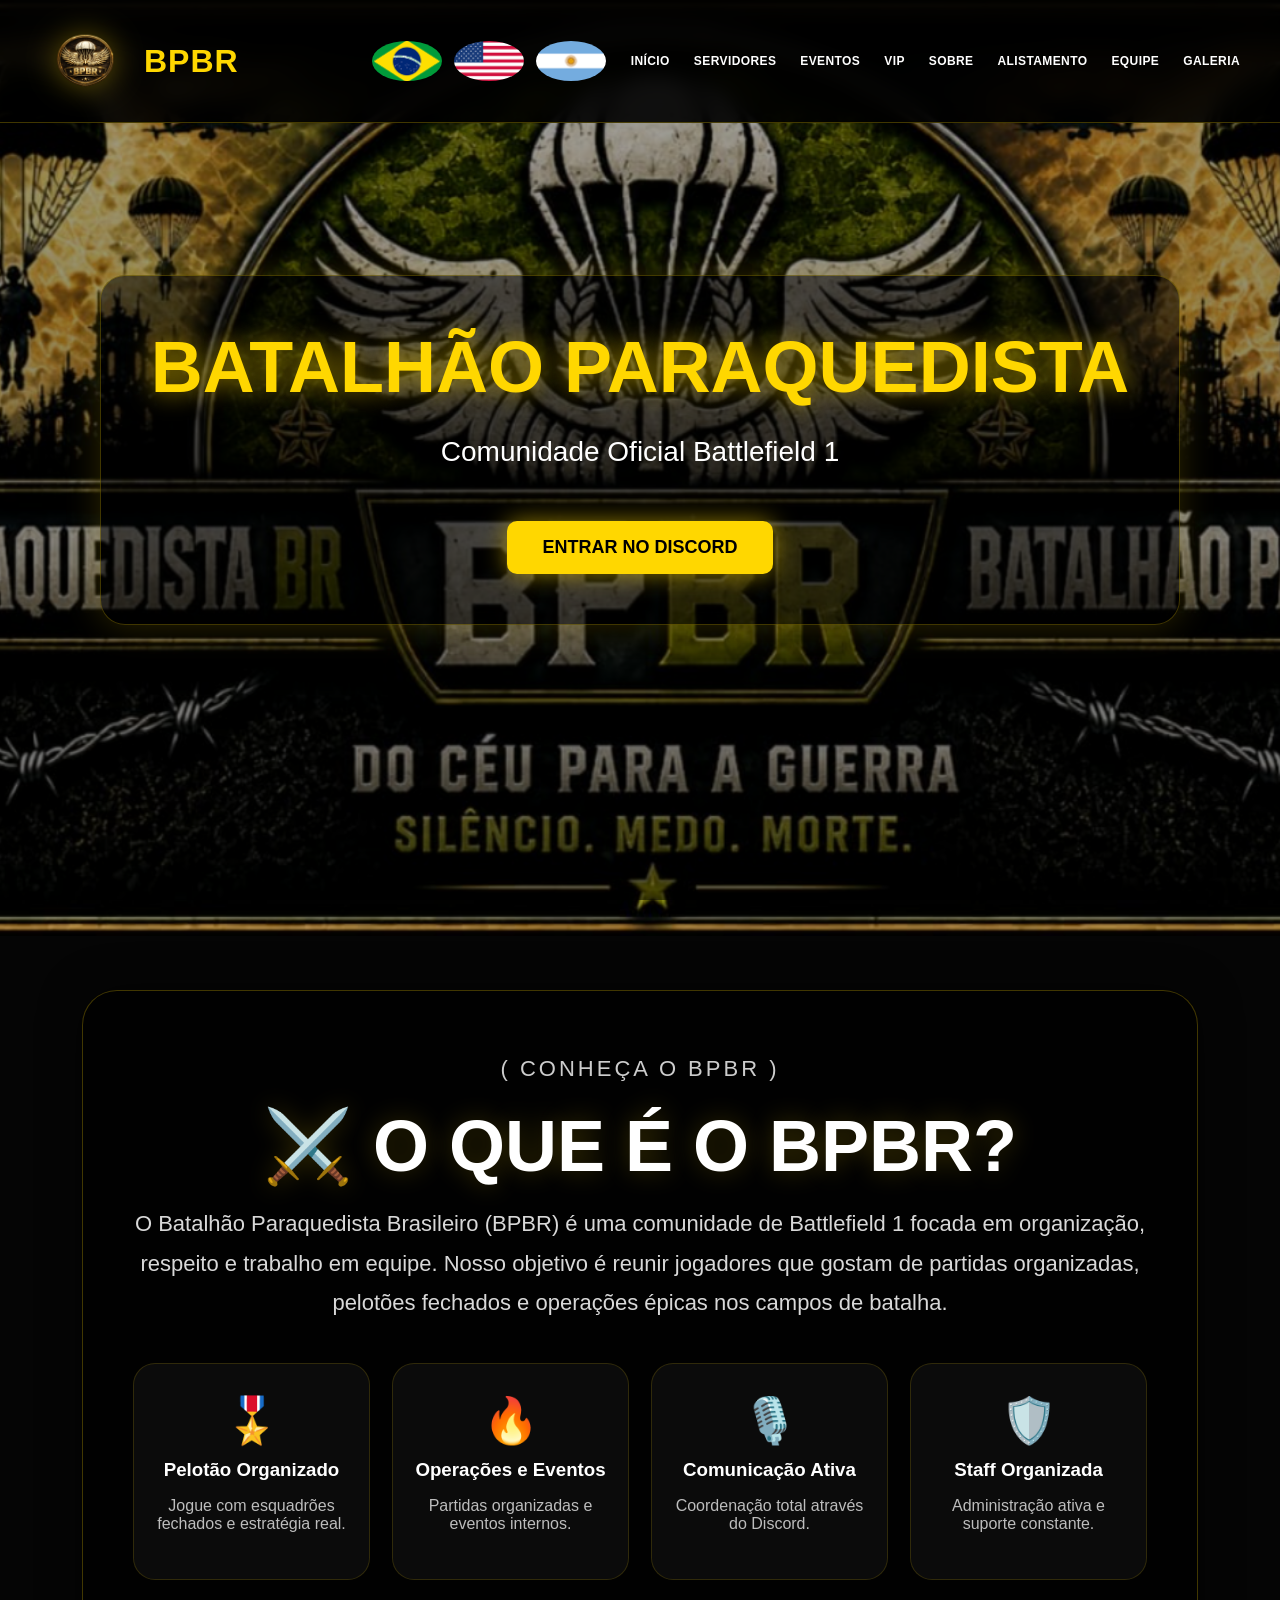
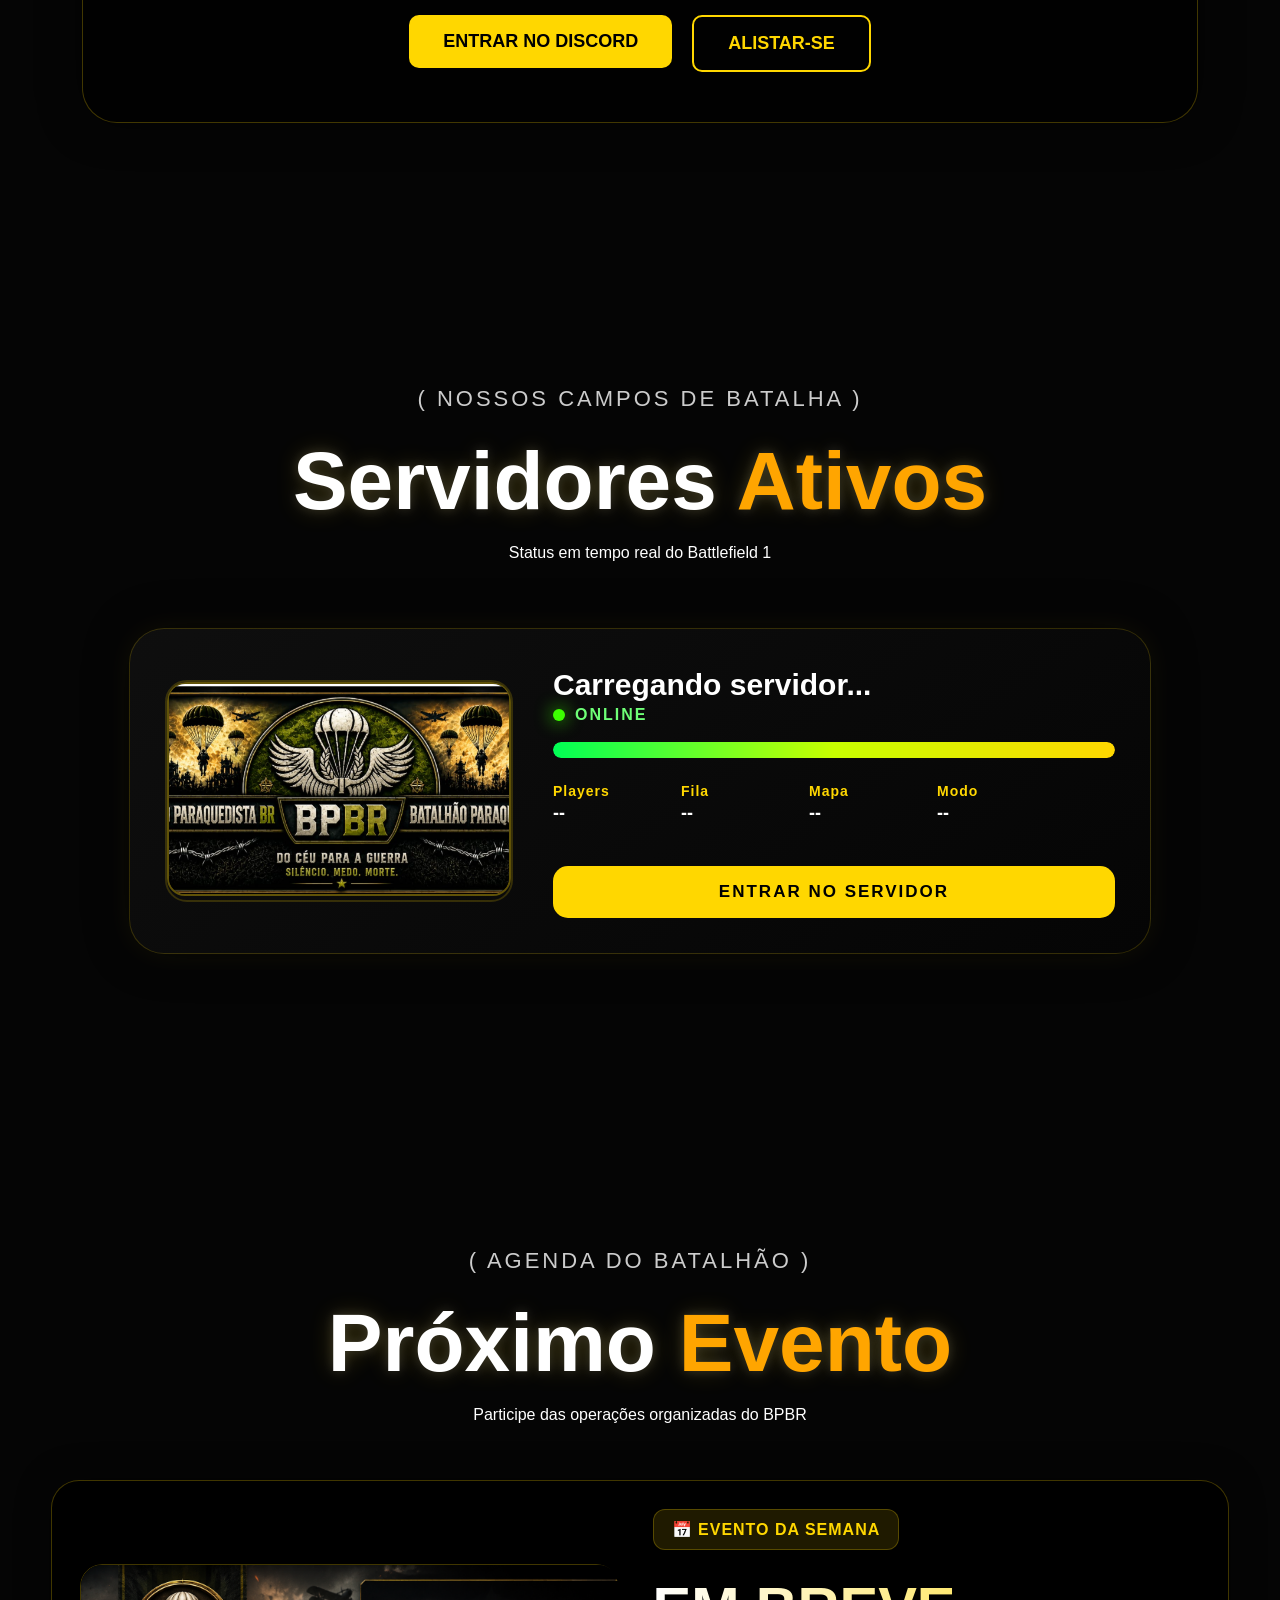
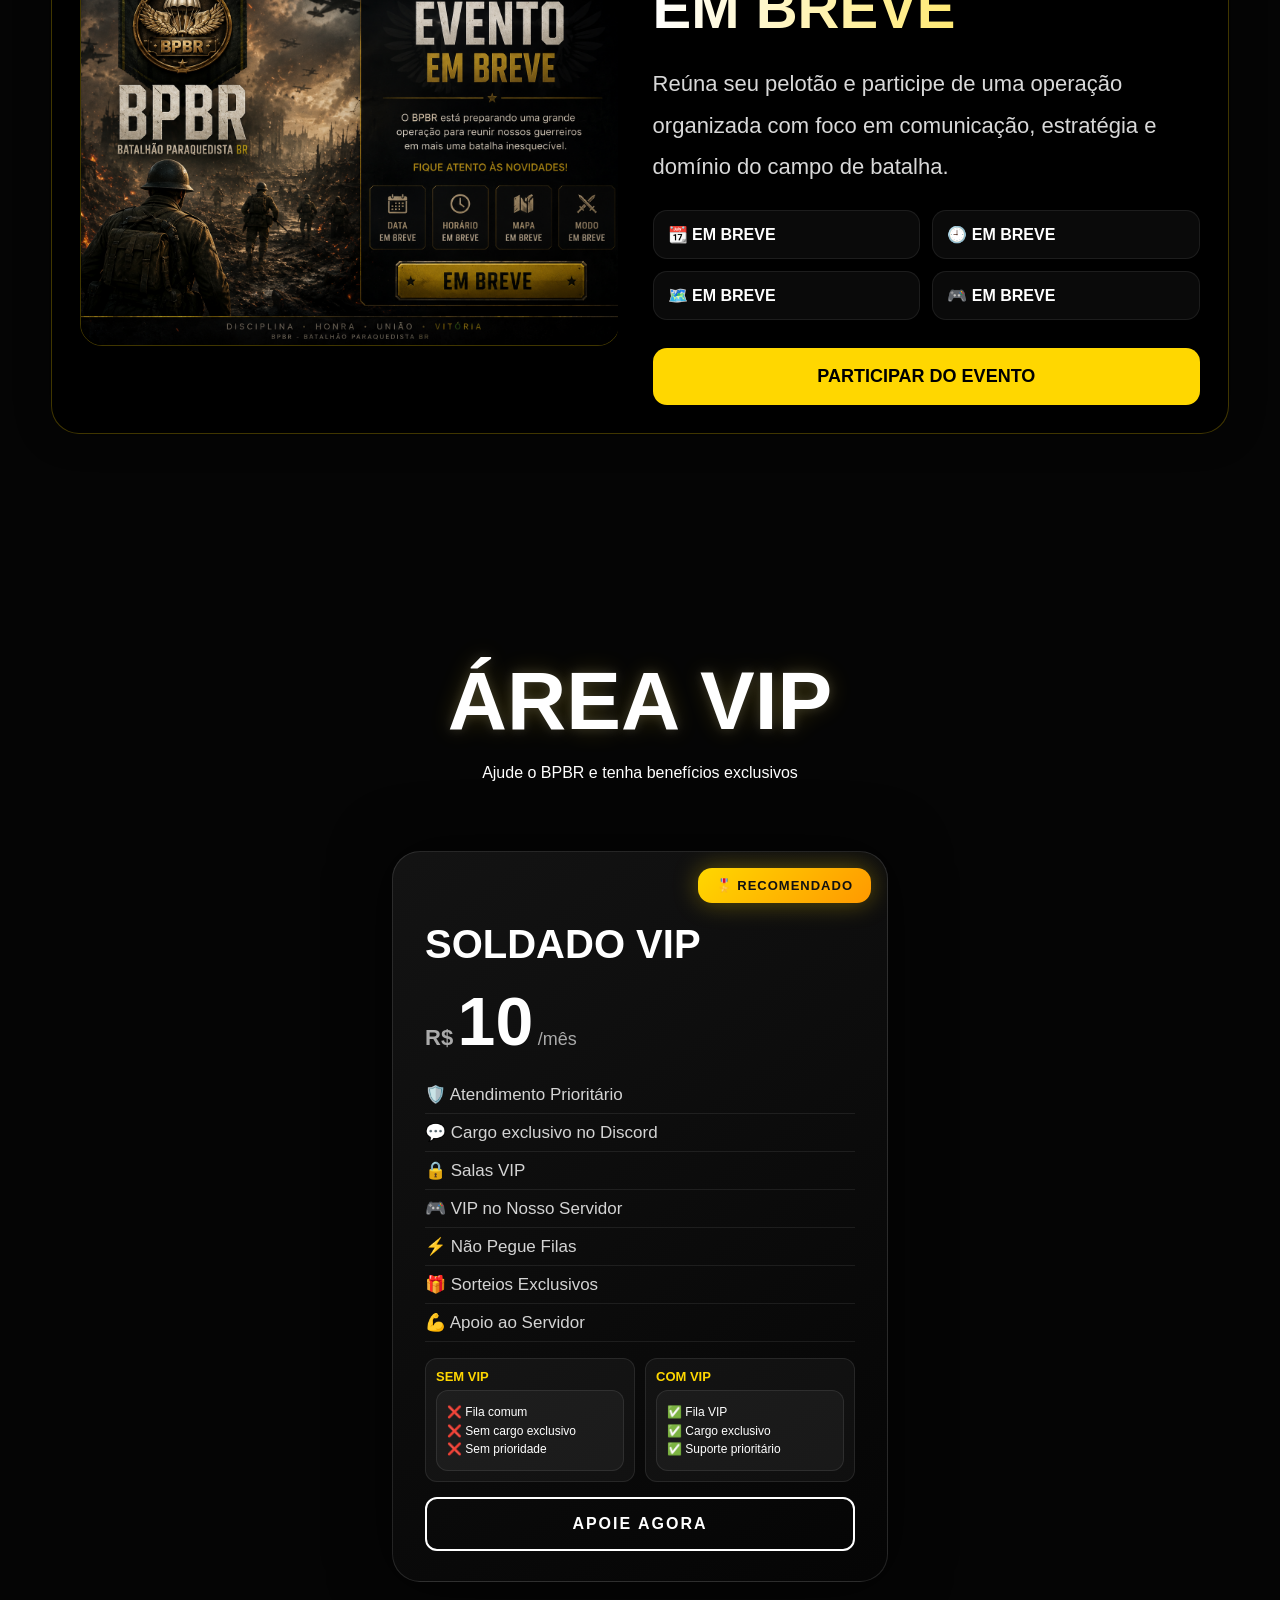
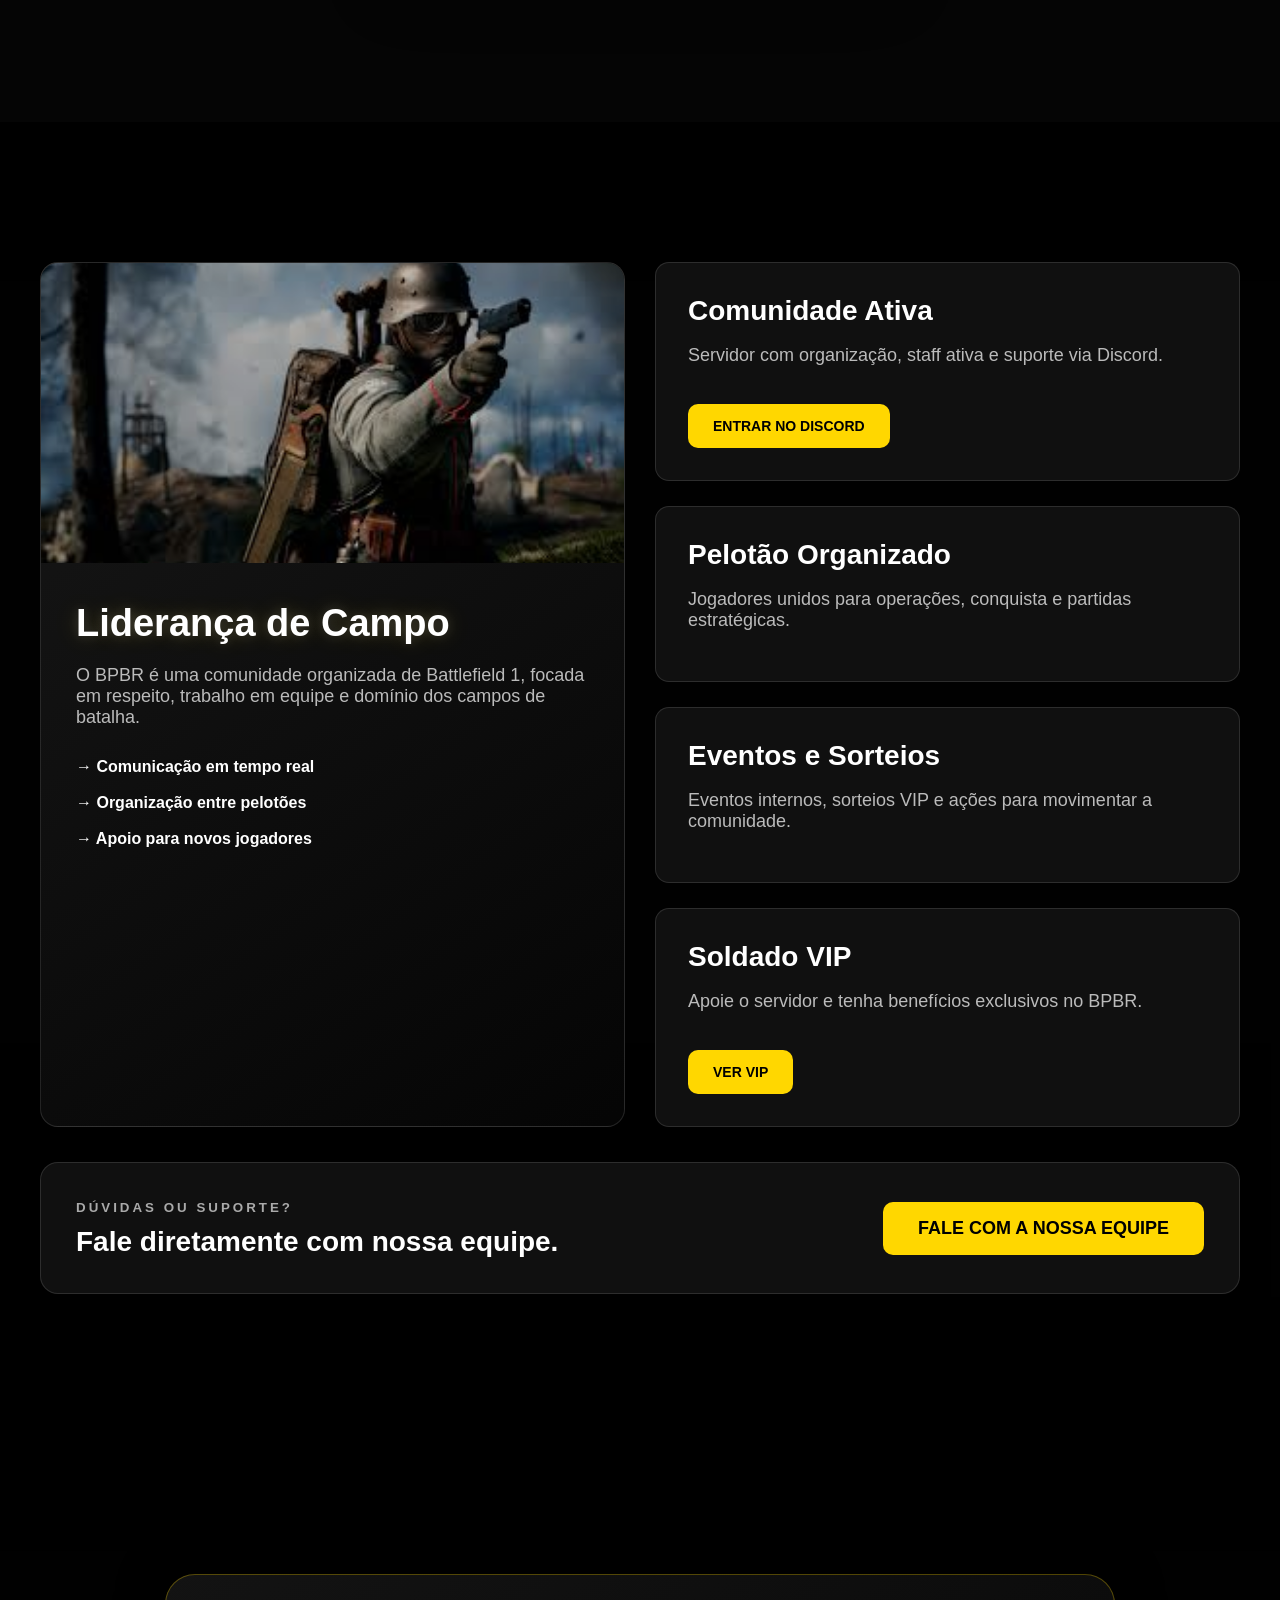
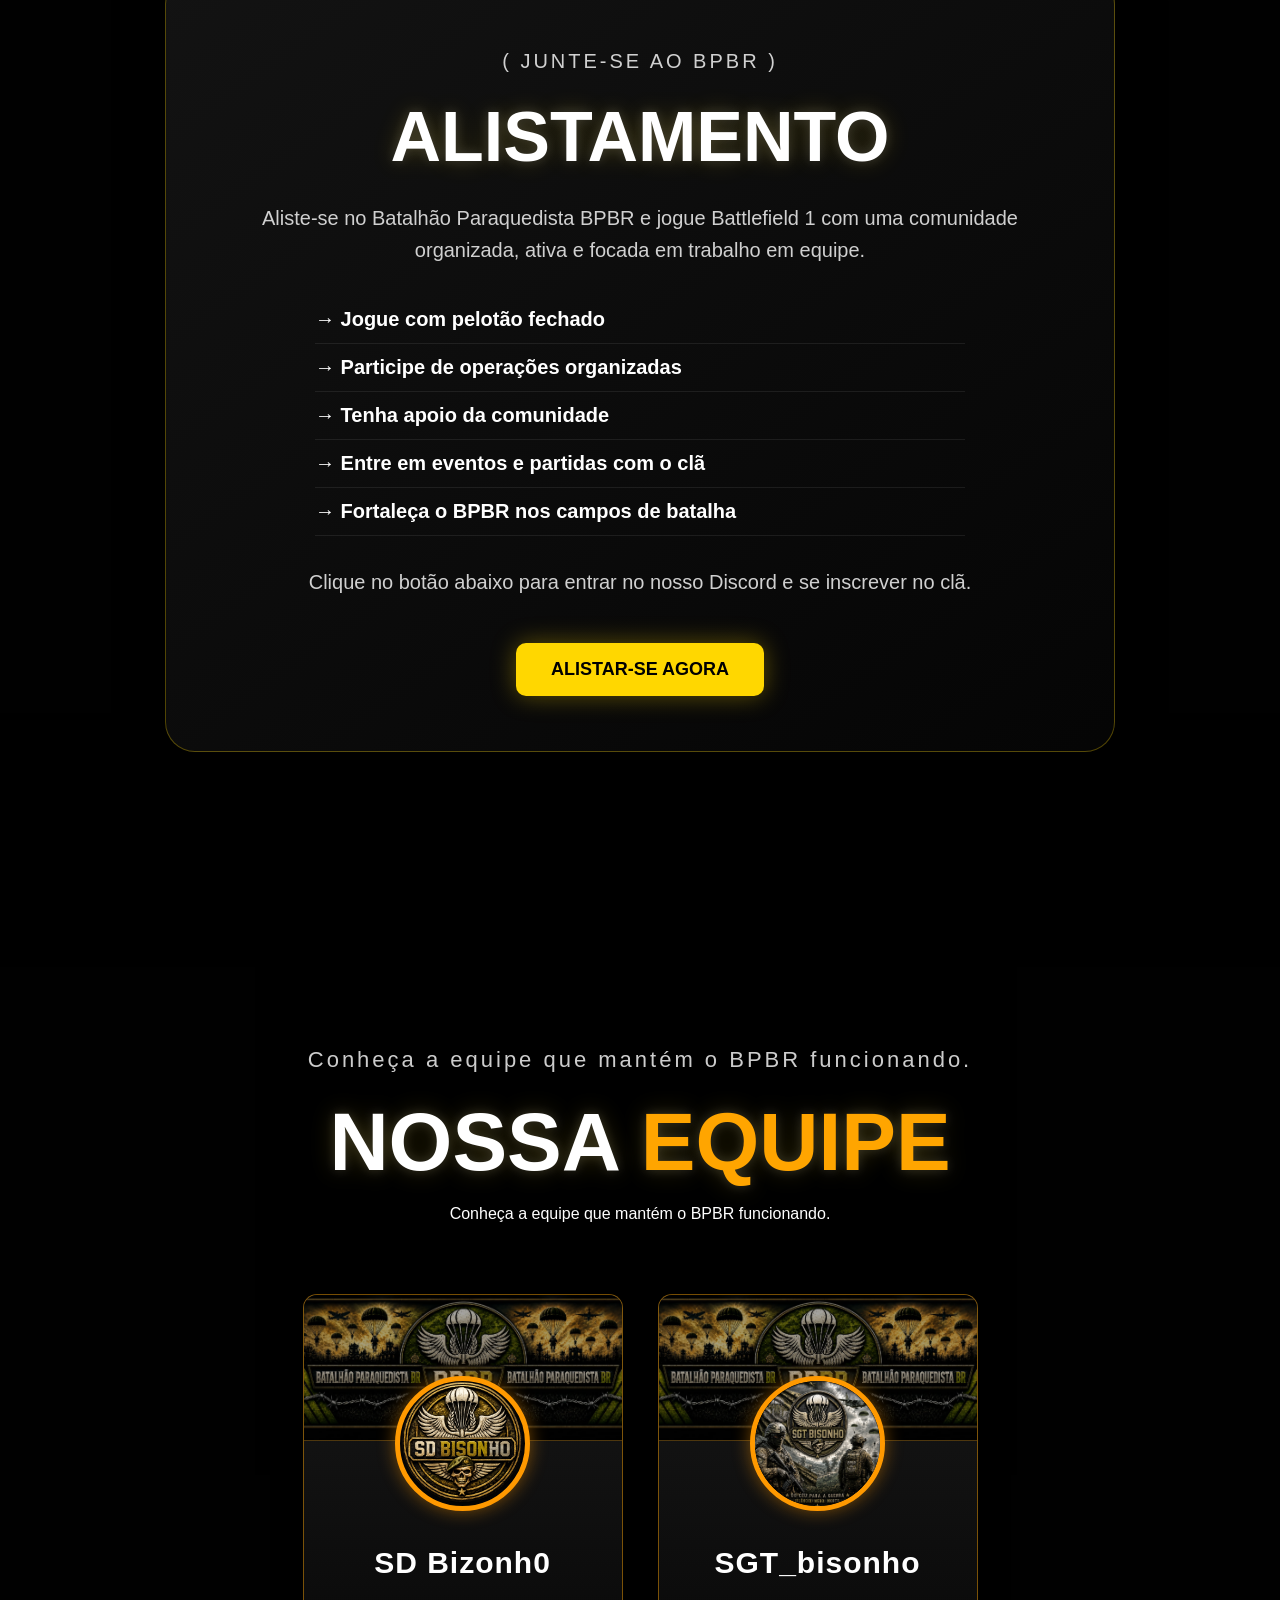
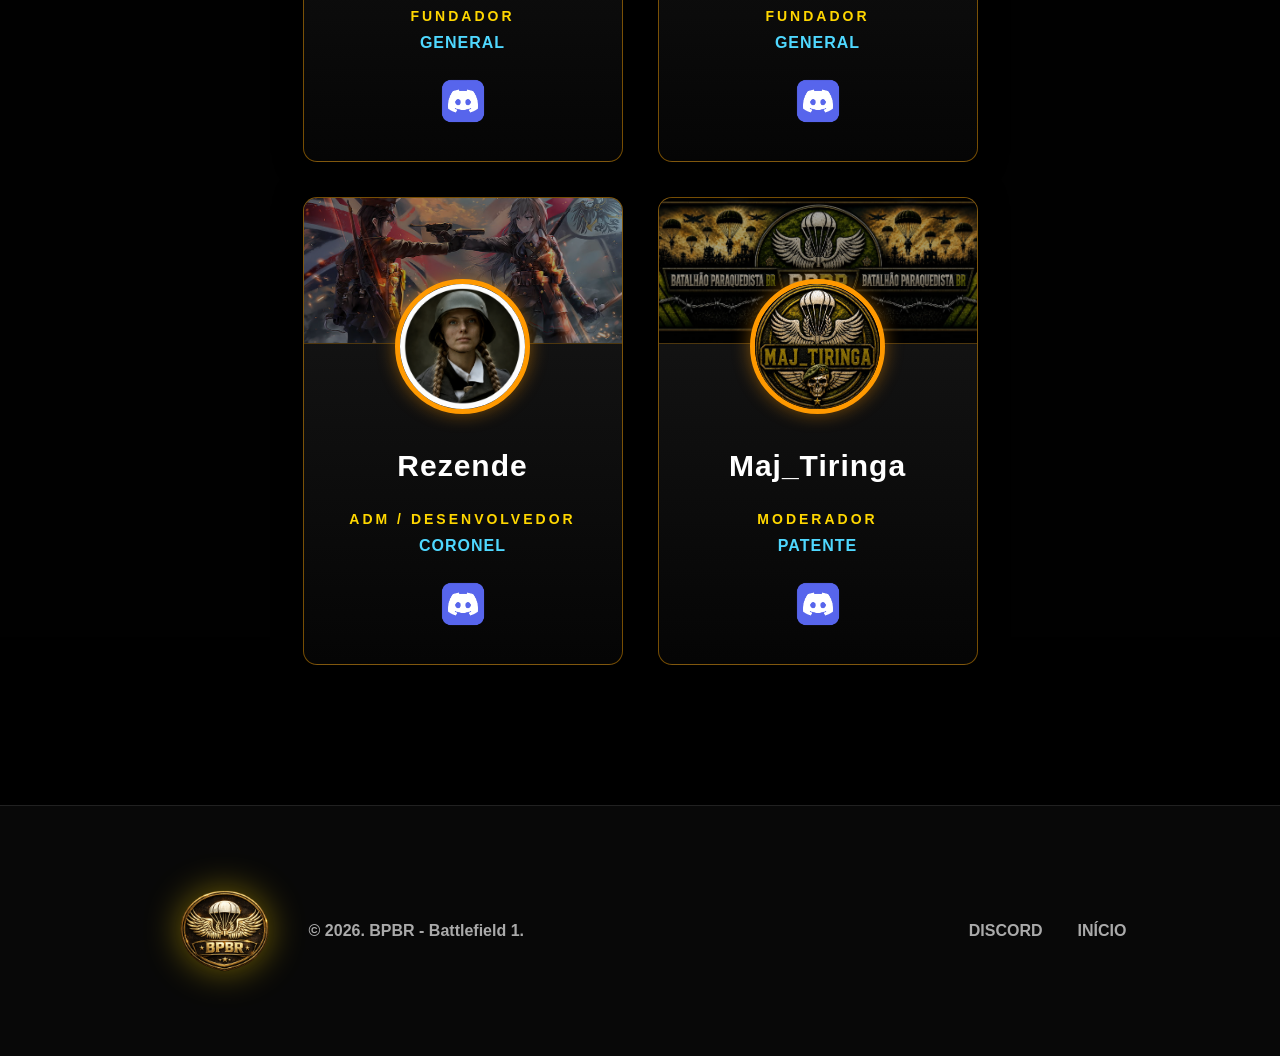
==== commit f8e42952: "att tiringa" ====
--- a/index.html
+++ b/index.html
@@ -431,7 +431,7 @@
 
             <div class="staff-info">
                 <h3>Rezende</h3>
-                <p class="staff-cargo">ADM/Desenvolvedor</p>
+                <p class="staff-cargo">Moderador/Desenvolvedor</p>
                 <p class="staff-patente">Coronel</p>
 
                 <a href="https://discord.gg/VzgfqFY8zr" target="_blank" class="discord-btn">
@@ -446,13 +446,13 @@
             </div>
 
             <div class="staff-avatar">
-                <img src="img/logo-bpbr.png" alt="ADM em breve">
+                <img src="img/tiringa.png" alt="Maj_Tiringa">
             </div>
 
             <div class="staff-info">
-                <h3>Em breve</h3>
+                <h3>Maj_Tiringa</h3>
                 <p class="staff-cargo">MODERADOR</p>
-                <p class="staff-patente">PATENTE</p>
+                <p class="staff-patente">Coronel</p>
 
                 <a href="https://discord.gg/VzgfqFY8zr" target="_blank" class="discord-btn">
                     <img src="img/discord.png" alt="Discord">
--- a/style.css
+++ b/style.css
@@ -2248,3 +2248,136 @@
         transform-origin:center center !important;
     }
 }
+/* BOTÃO VOLTAR AO INÍCIO -  */
+
+.btn-voltar-topo{
+    position:fixed;
+    right:24px;
+    bottom:24px;
+    height:50px;
+    padding:0 22px 0 12px;
+    border:1px solid rgba(255,215,0,.75);
+    border-radius:999px;
+    display:none;
+    align-items:center;
+    justify-content:center;
+    gap:12px;
+    background:linear-gradient(135deg,#ffd700,#ff9f00);
+    color:#080808;
+    font-size:13px;
+    font-weight:900;
+    letter-spacing:1px;
+    text-transform:uppercase;
+    z-index:999999;
+    cursor:pointer;
+    box-shadow:
+        0 0 18px rgba(255,215,0,.42),
+        0 12px 30px rgba(0,0,0,.65);
+    transition:.25s ease;
+}
+
+.btn-voltar-topo::before{
+    content:"";
+    position:absolute;
+    inset:3px;
+    border-radius:999px;
+    border:1px solid rgba(0,0,0,.18);
+    pointer-events:none;
+}
+
+.btn-voltar-topo.mostrar{
+    display:flex;
+    animation:botaoTopoEntrada .35s ease forwards, botaoTopoFlutuar 2.8s ease-in-out infinite;
+}
+
+@keyframes botaoTopoEntrada{
+    from{
+        opacity:0;
+        transform:translateY(16px) scale(.96);
+    }
+
+    to{
+        opacity:1;
+        transform:translateY(0) scale(1);
+    }
+}
+
+@keyframes botaoTopoFlutuar{
+    0%{
+        transform:translateY(0);
+    }
+
+    50%{
+        transform:translateY(-4px);
+    }
+
+    100%{
+        transform:translateY(0);
+    }
+}
+
+.btn-voltar-topo:hover{
+    transform:translateY(-5px) scale(1.04);
+    filter:brightness(1.06);
+    box-shadow:
+        0 0 25px rgba(255,215,0,.62),
+        0 15px 34px rgba(0,0,0,.72);
+}
+
+.btn-voltar-seta{
+    width:32px;
+    height:32px;
+    border-radius:50%;
+    display:flex;
+    align-items:center;
+    justify-content:center;
+    background:linear-gradient(145deg,#151515,#050505);
+    color:#ffd700;
+    font-size:21px;
+    font-weight:900;
+    line-height:1;
+    box-shadow:inset 0 0 0 1px rgba(255,215,0,.40);
+    animation:setaTopoPulsar 1.8s ease-in-out infinite;
+}
+
+@keyframes setaTopoPulsar{
+    0%{
+        box-shadow:
+            inset 0 0 0 1px rgba(255,215,0,.40),
+            0 0 0 rgba(255,215,0,0);
+    }
+
+    50%{
+        box-shadow:
+            inset 0 0 0 1px rgba(255,215,0,.65),
+            0 0 13px rgba(255,215,0,.45);
+    }
+
+    100%{
+        box-shadow:
+            inset 0 0 0 1px rgba(255,215,0,.40),
+            0 0 0 rgba(255,215,0,0);
+    }
+}
+
+.btn-voltar-texto{
+    white-space:nowrap;
+}
+
+@media(max-width:768px){
+    .btn-voltar-topo{
+        right:14px;
+        bottom:14px;
+        height:46px;
+        padding:0 15px 0 9px;
+        gap:9px;
+        font-size:10px;
+        letter-spacing:.7px;
+    }
+
+    .btn-voltar-seta{
+        width:29px;
+        height:29px;
+        font-size:19px;
+    }
+}
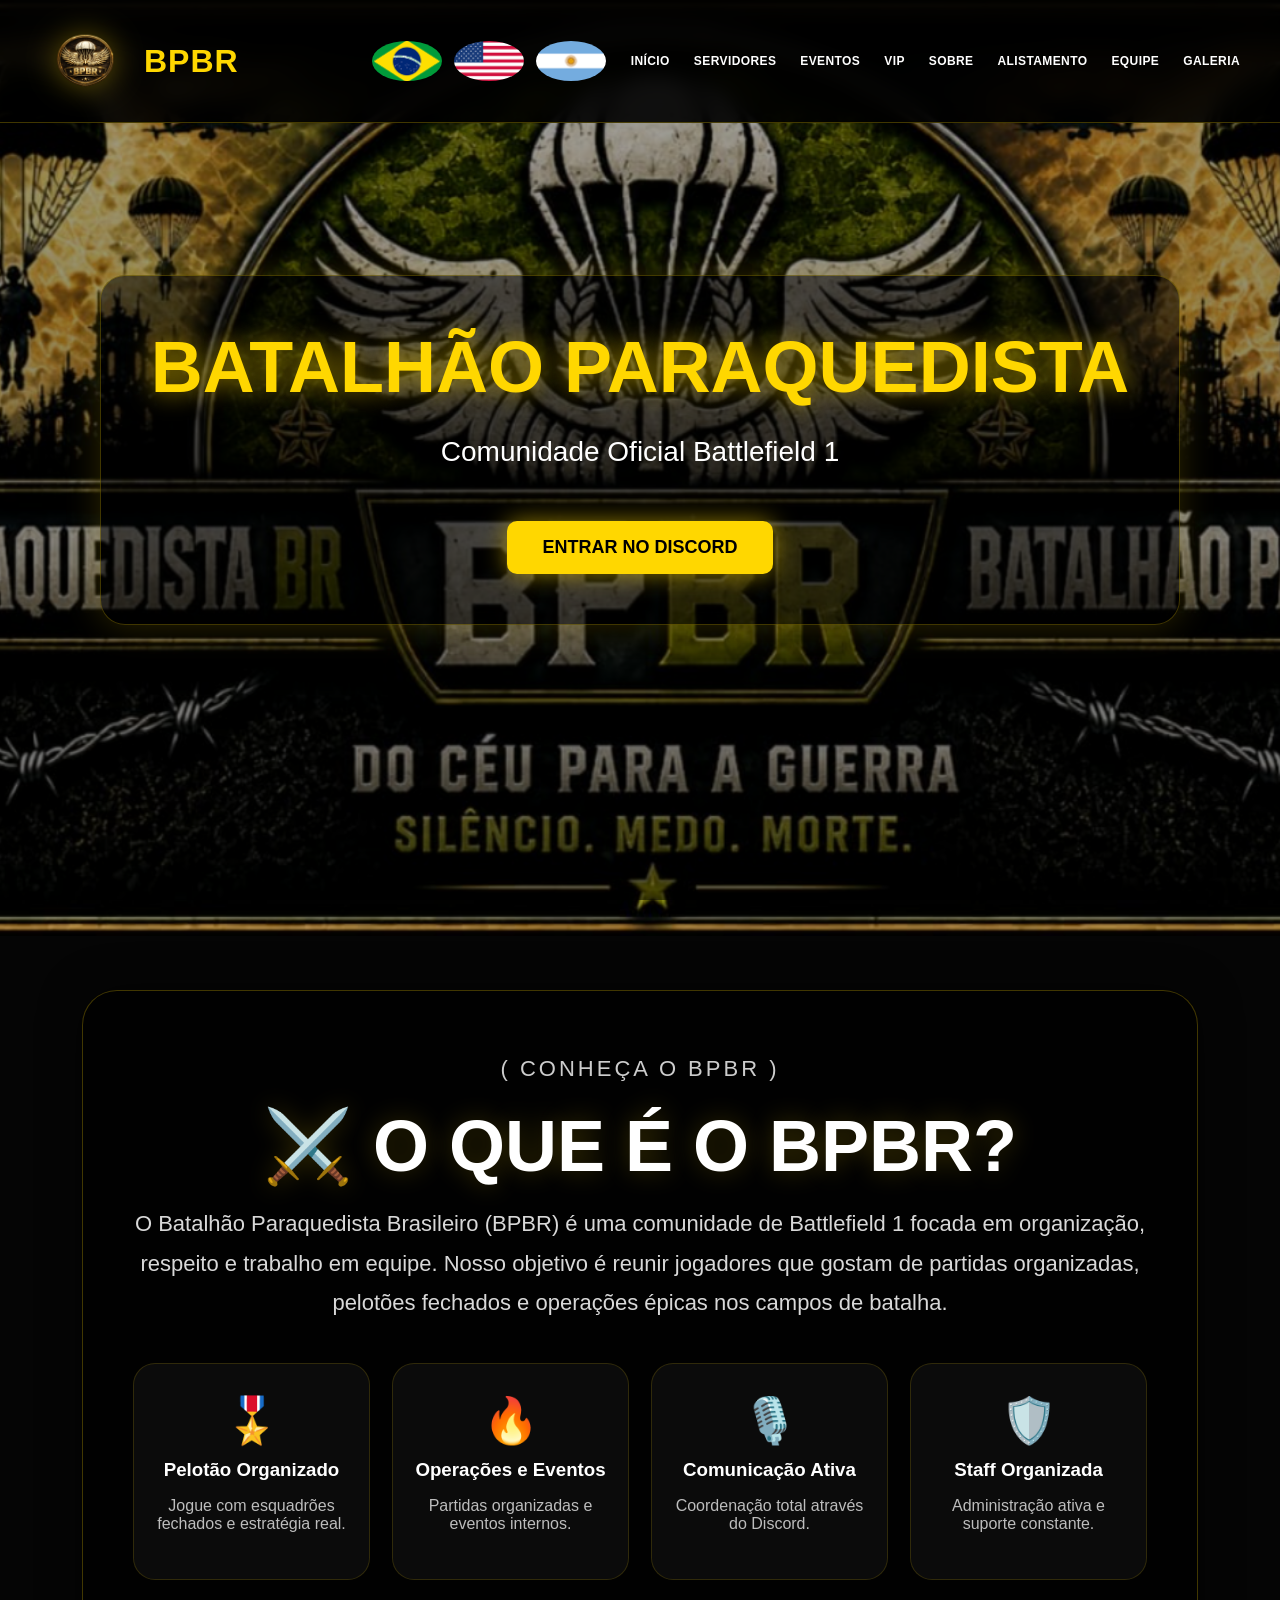
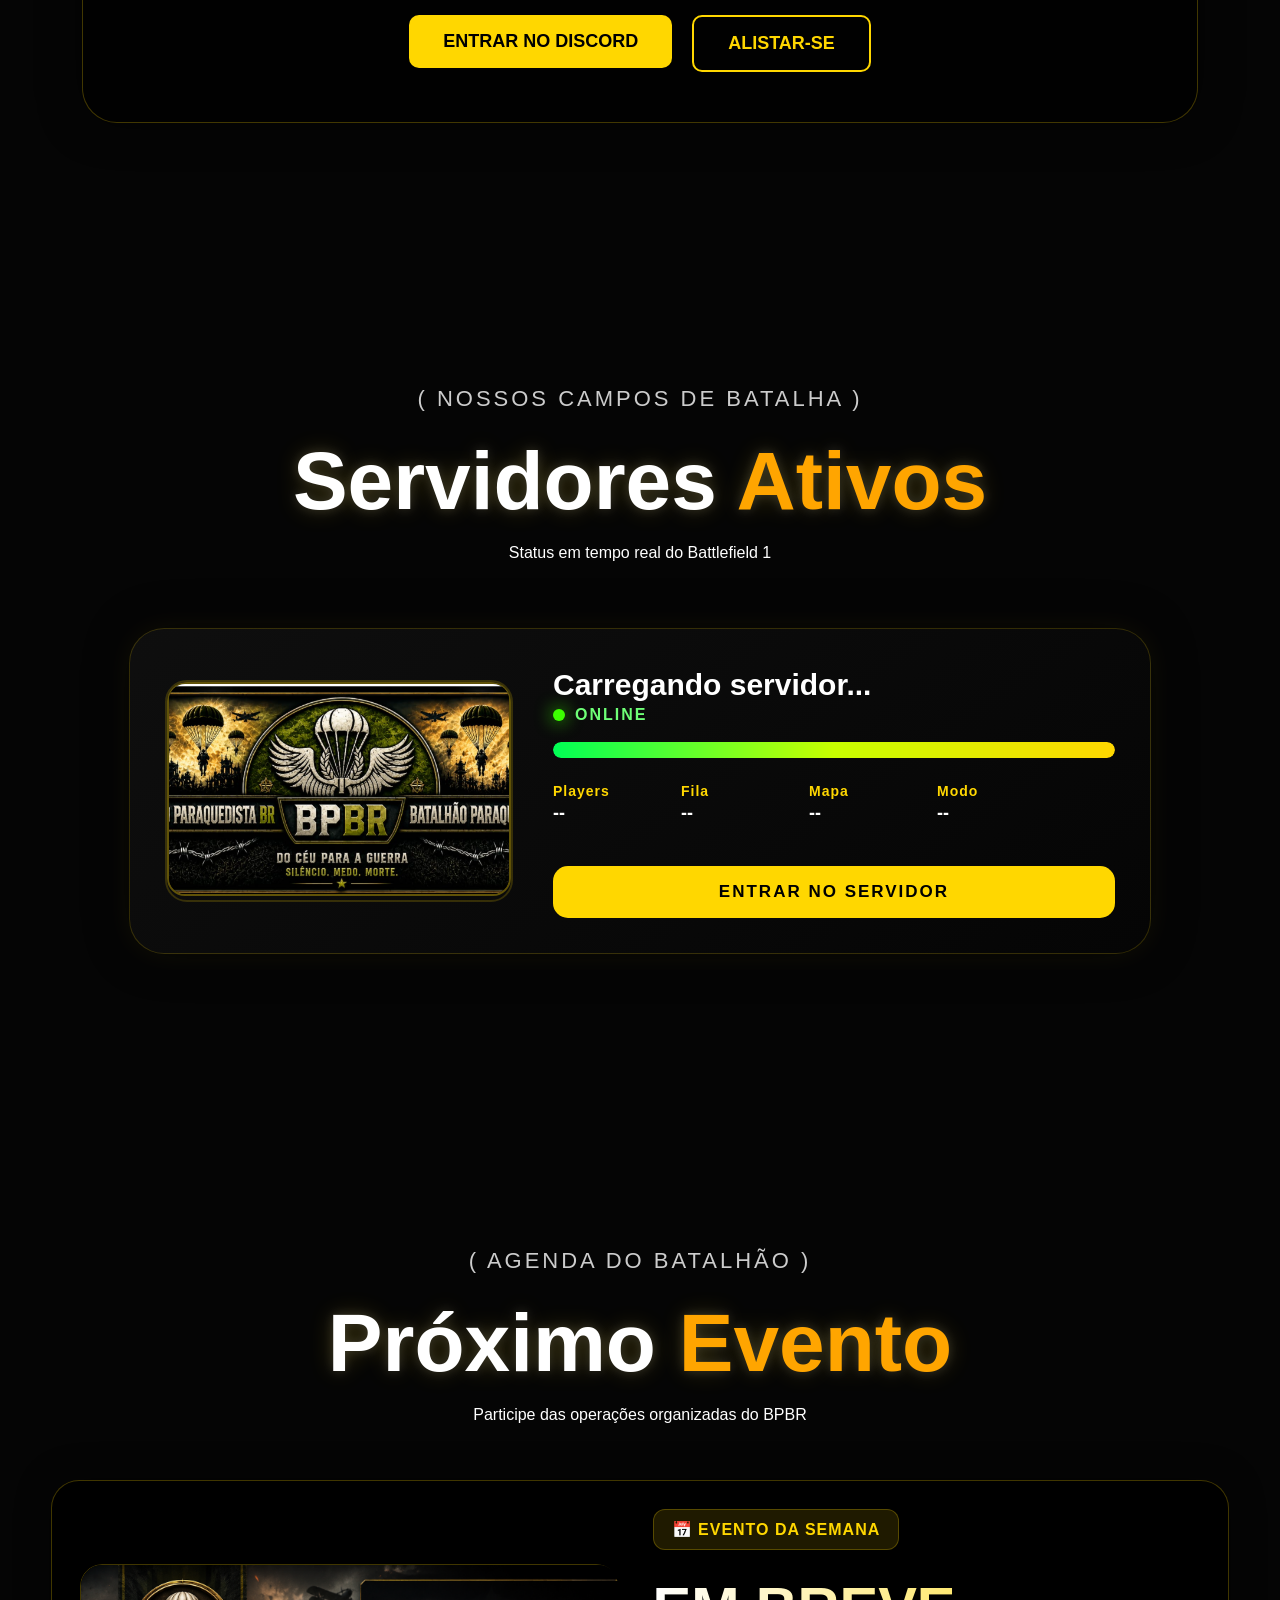
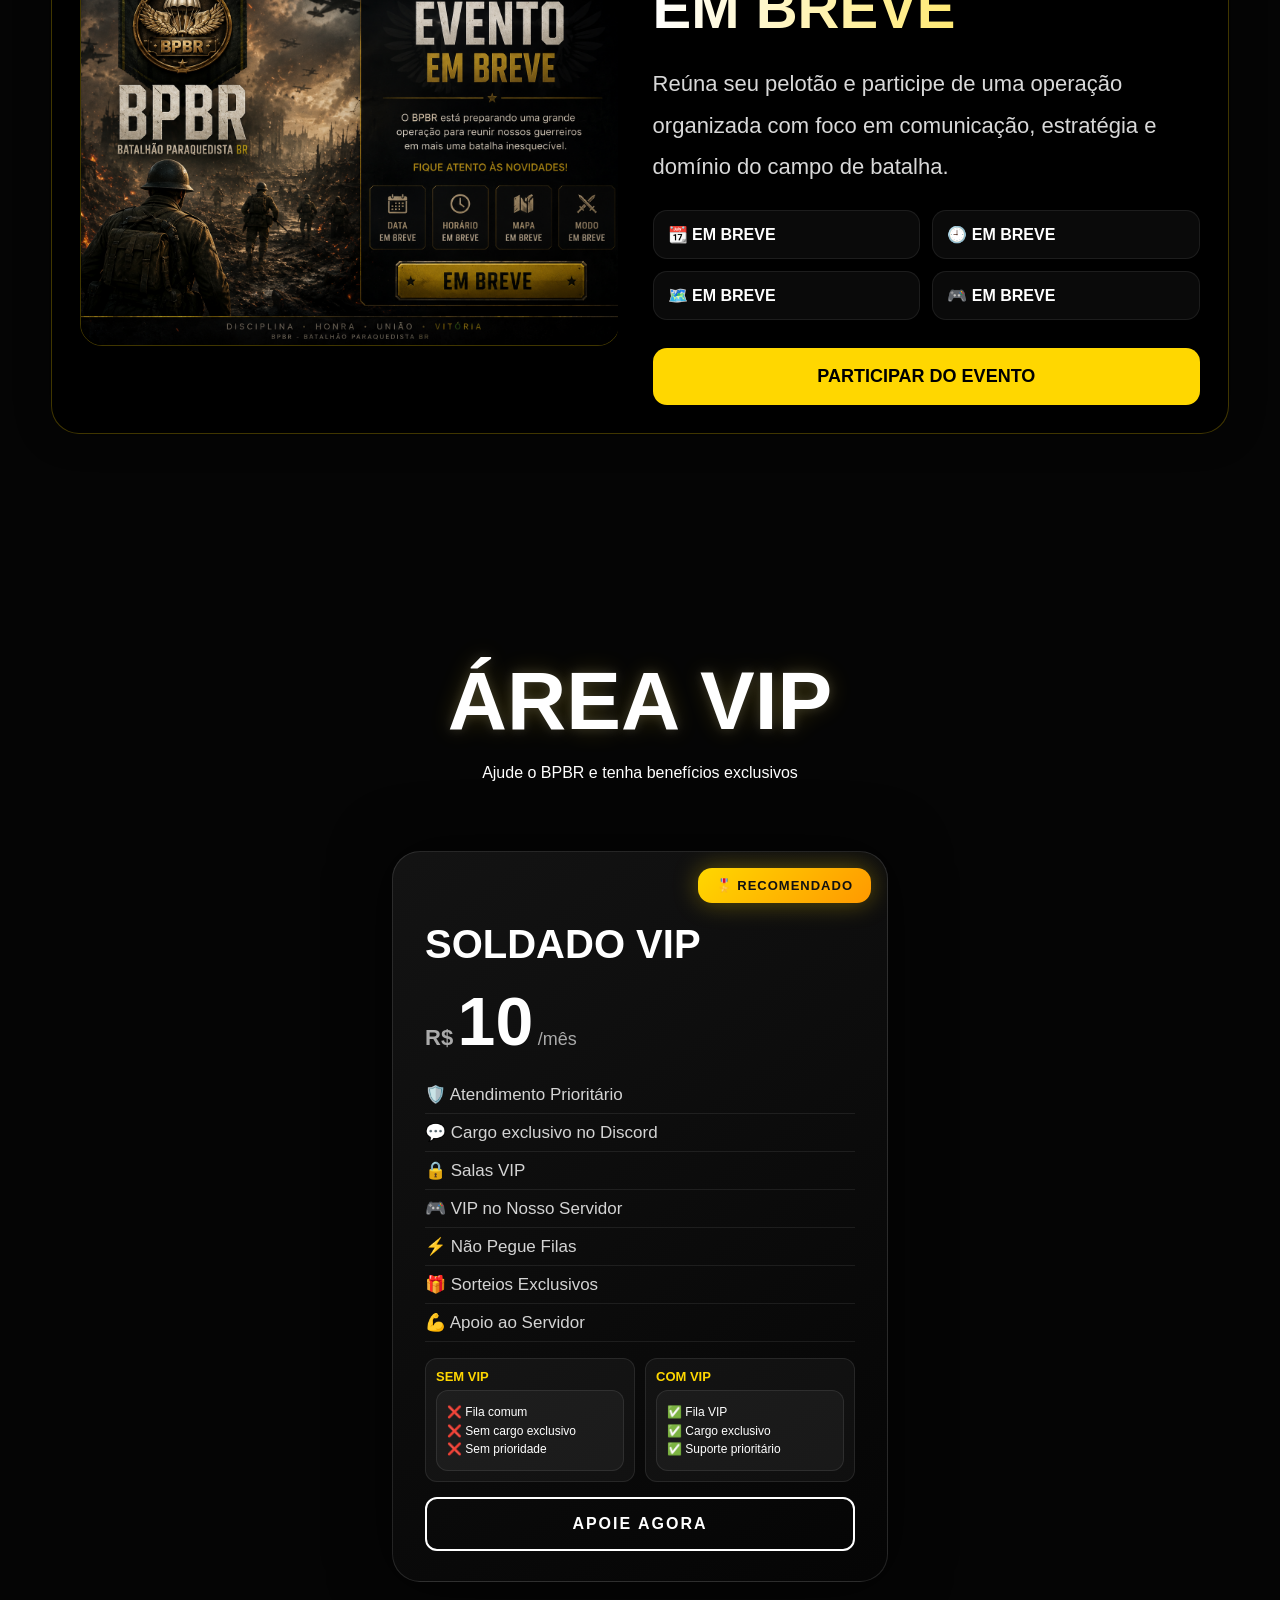
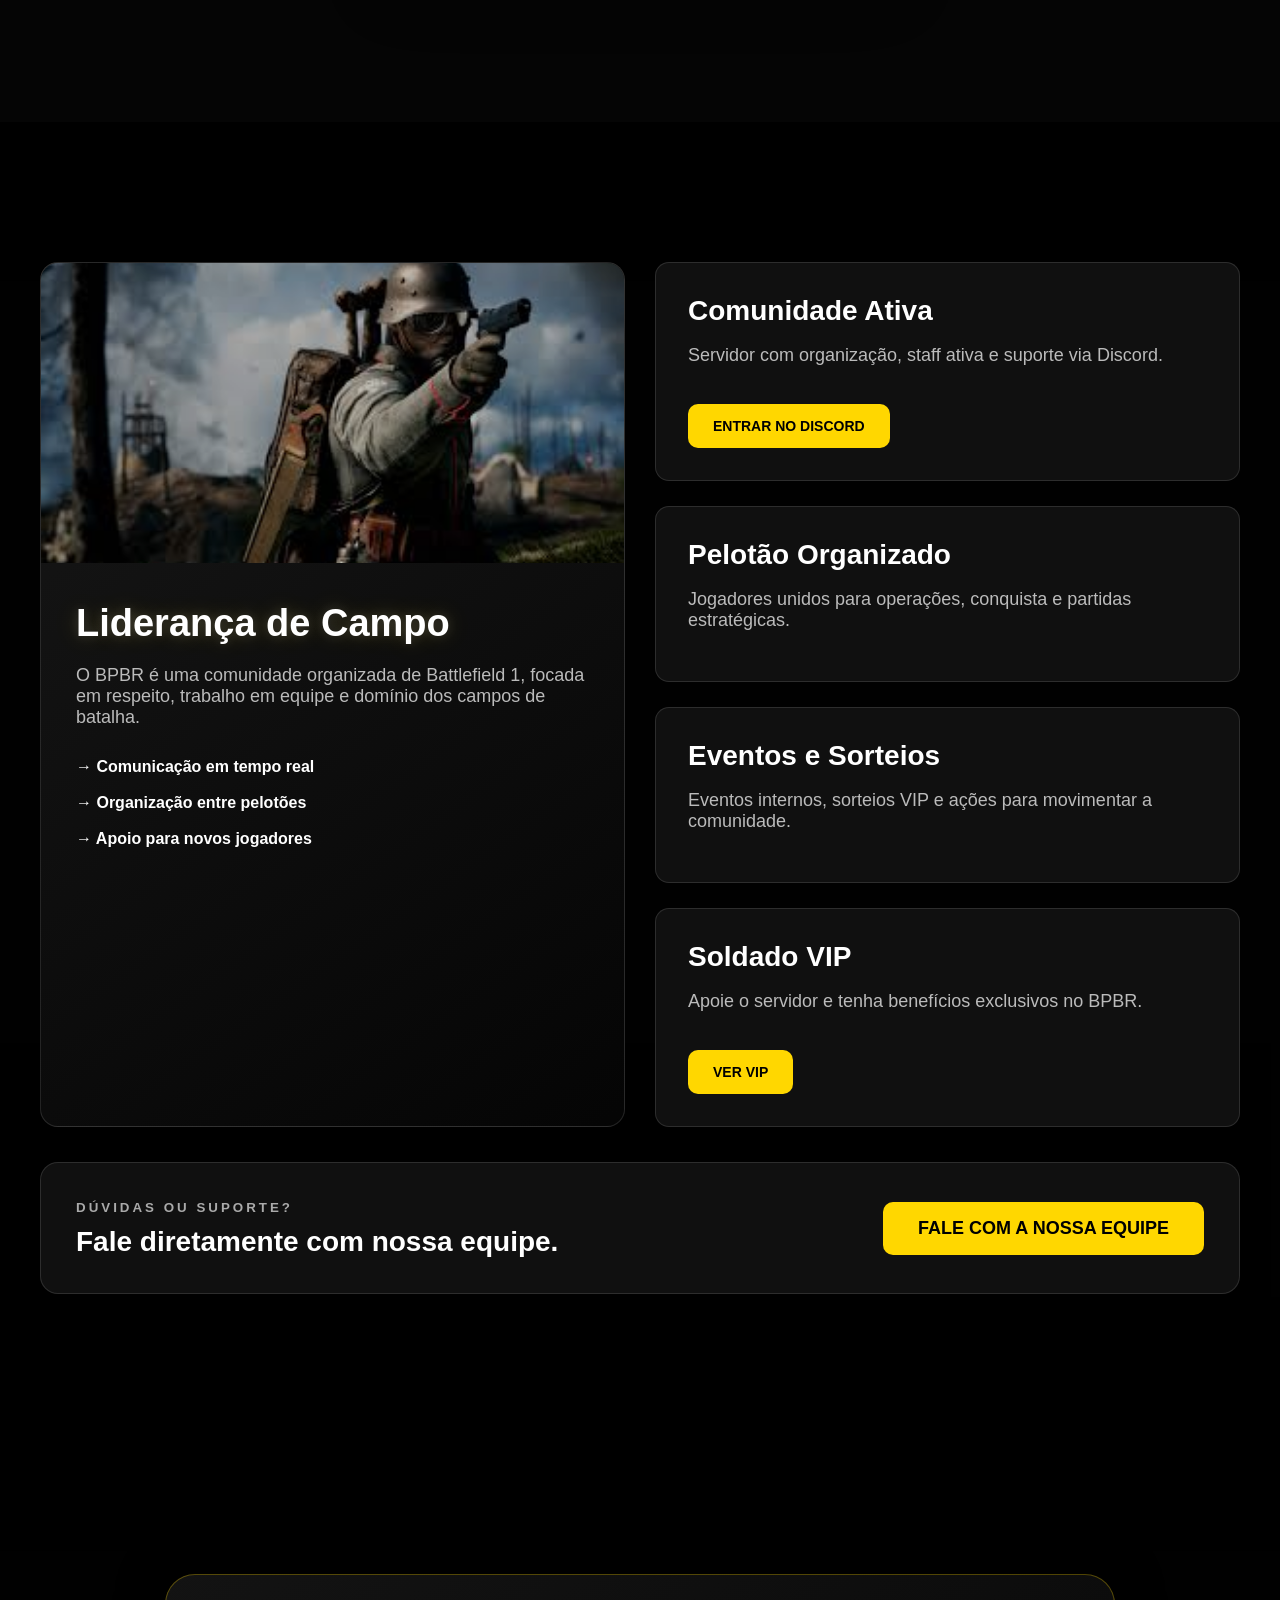
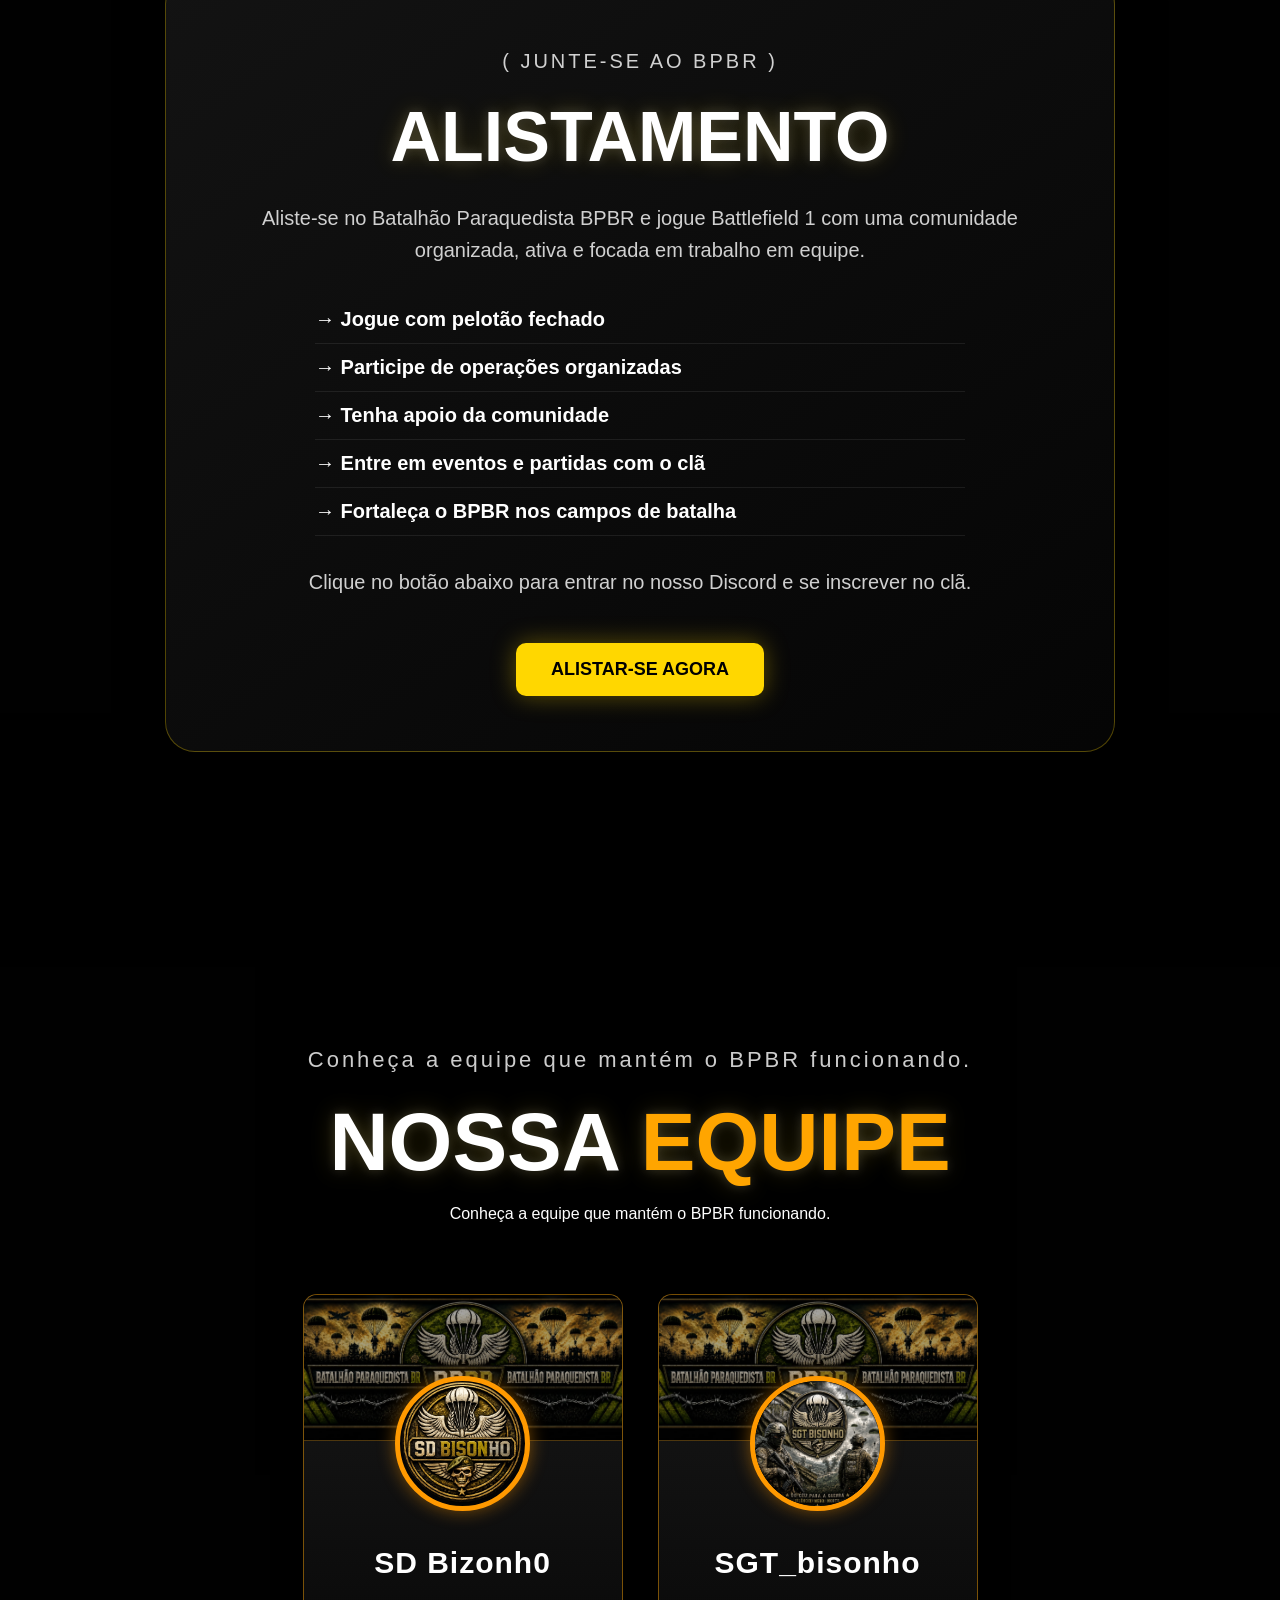
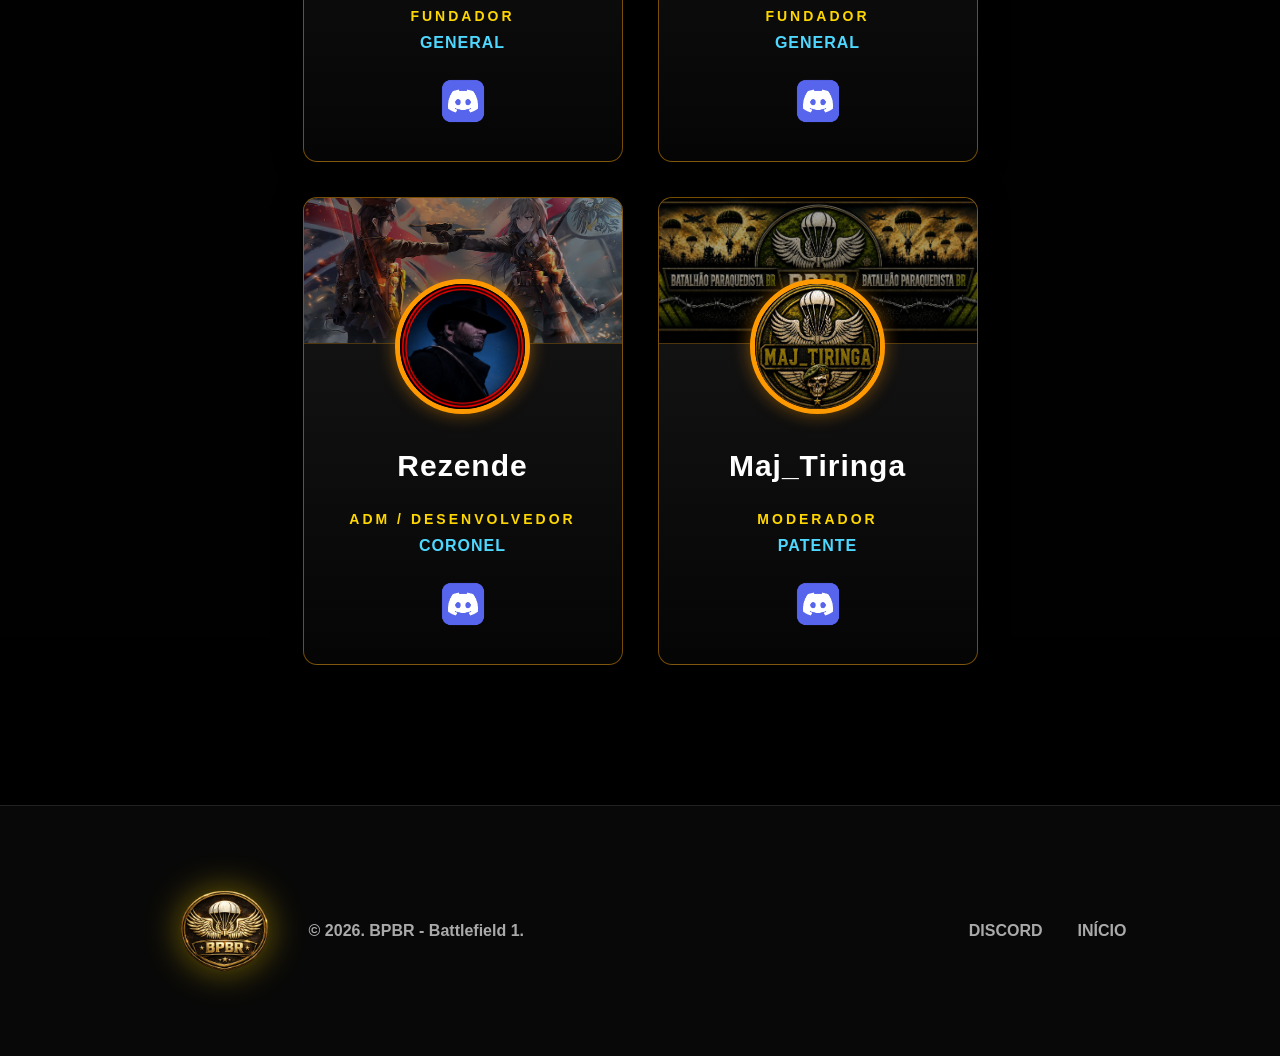
==== commit fa04ac9b: "Update print statement from 'Hello' to 'Goodbye'menu" ====
--- a/index.html
+++ b/index.html
@@ -1,18 +1,19 @@
 <!DOCTYPE html>
 <html lang="pt-br">
 
+<head>
 <head>
     <!-- ================= CONFIGURAÇÕES BÁSICAS DO SITE ================= -->
     <meta charset="UTF-8">
     <meta name="viewport" content="width=device-width, initial-scale=1.0">
     <title>BPBR Battlefield 1</title>
 
+    <!-- FONTE DOS NOMES DA EQUIPE -->
+    <link href="https://fonts.googleapis.com/css2?family=Cinzel:wght@700;800;900&display=swap" rel="stylesheet">
+
     <!-- CSS DO SITE -->
     <link rel="stylesheet" href="style.css">
 </head>
-
-<body>
-
 <!-- ========================================================= -->
 <!-- CABEÇALHO / LOGO / BANDEIRAS / MENU -->
 <!-- ========================================================= -->
@@ -363,7 +364,7 @@
 
         <p>Clique no botão abaixo para entrar no nosso Discord e se inscrever no clã.</p>
 
-        <a href="https://discord.gg/VzgfqFY8zr" target="_blank">
+        <a href="https://companion.battlefield.com/companion/platoons/view/9af23504-705e-461b-80a9-c8fe58bbd63f" target="_blank">
             <button id="alistamento-btn">ALISTAR-SE AGORA</button>
         </a>
     </div>
@@ -431,7 +432,7 @@
 
             <div class="staff-info">
                 <h3>Rezende</h3>
-                <p class="staff-cargo">Moderador/Desenvolvedor</p>
+                <p class="staff-cargo">ADM/Desenvolvedor</p>
                 <p class="staff-patente">Coronel</p>
 
                 <a href="https://discord.gg/VzgfqFY8zr" target="_blank" class="discord-btn">
@@ -451,7 +452,7 @@
 
             <div class="staff-info">
                 <h3>Maj_Tiringa</h3>
-                <p class="staff-cargo">MODERADOR</p>
+                <p class="staff-cargo">ADM</p>
                 <p class="staff-patente">Coronel</p>
 
                 <a href="https://discord.gg/VzgfqFY8zr" target="_blank" class="discord-btn">
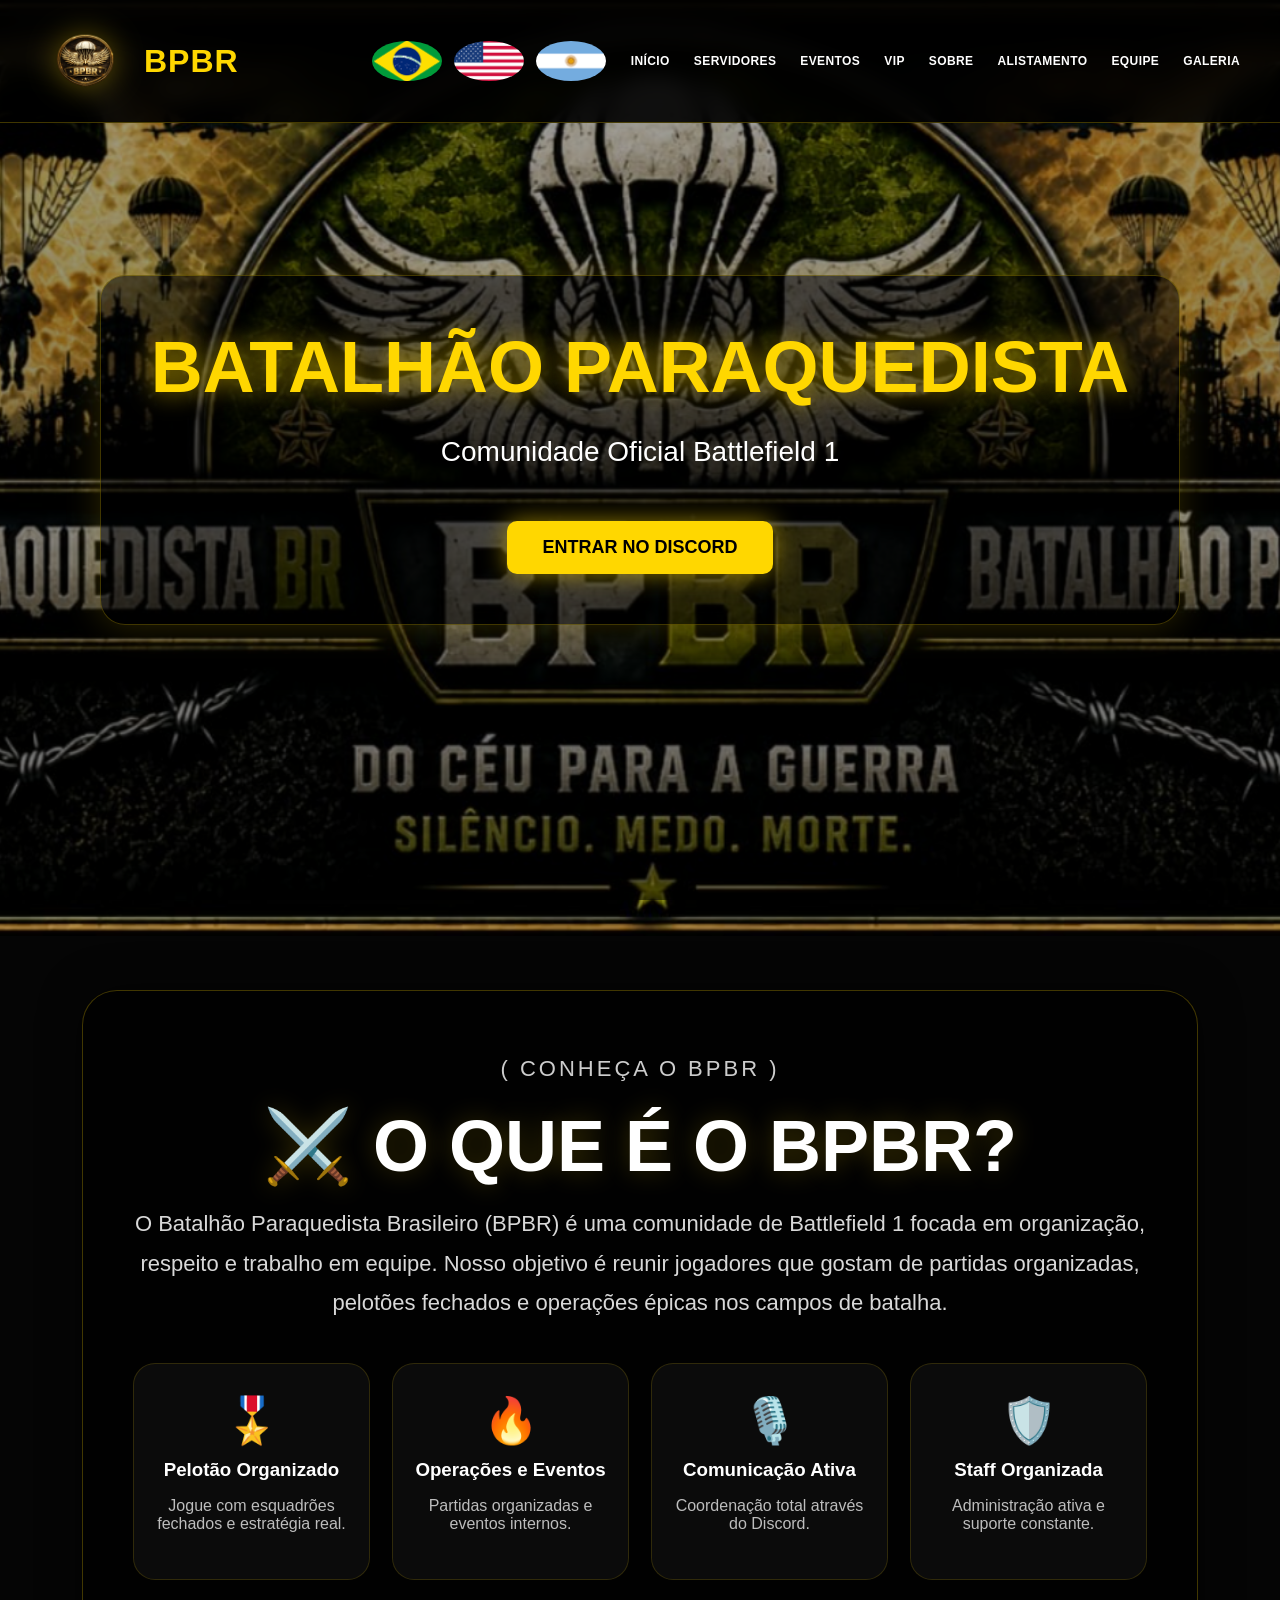
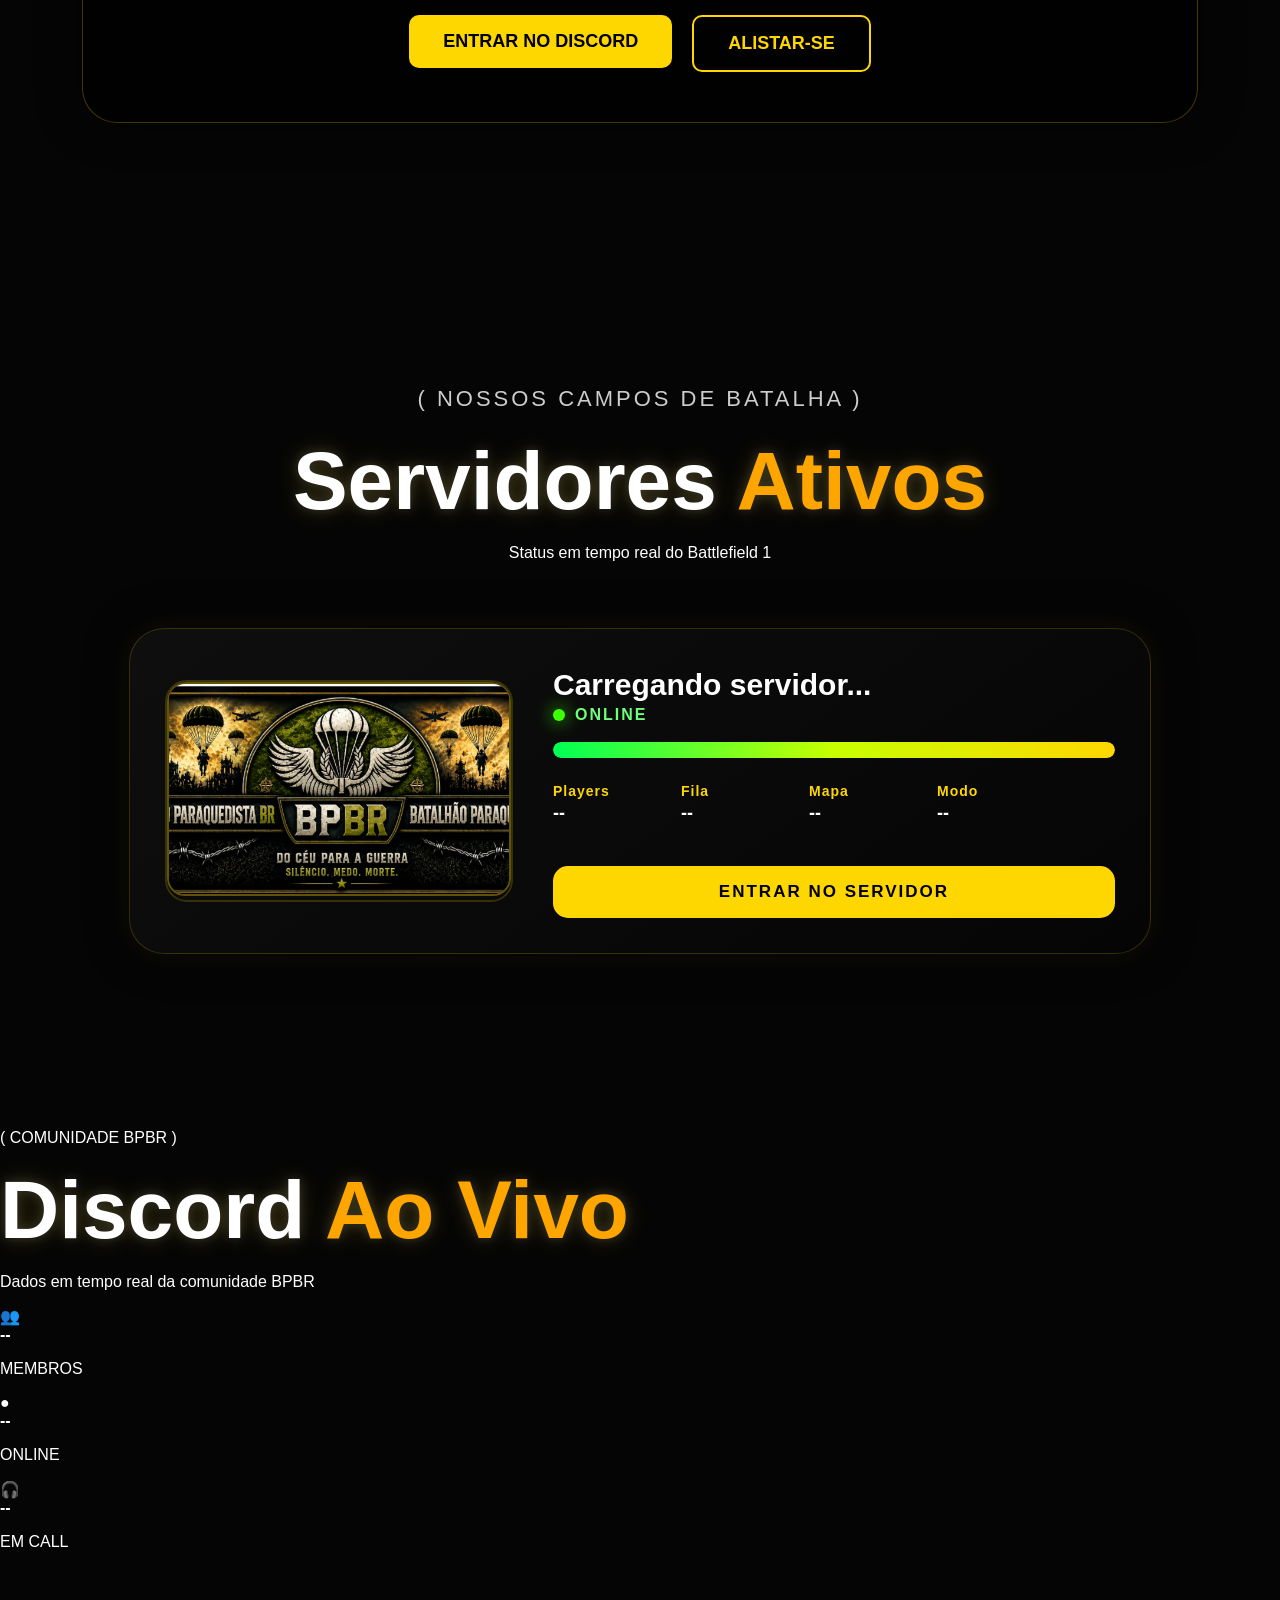
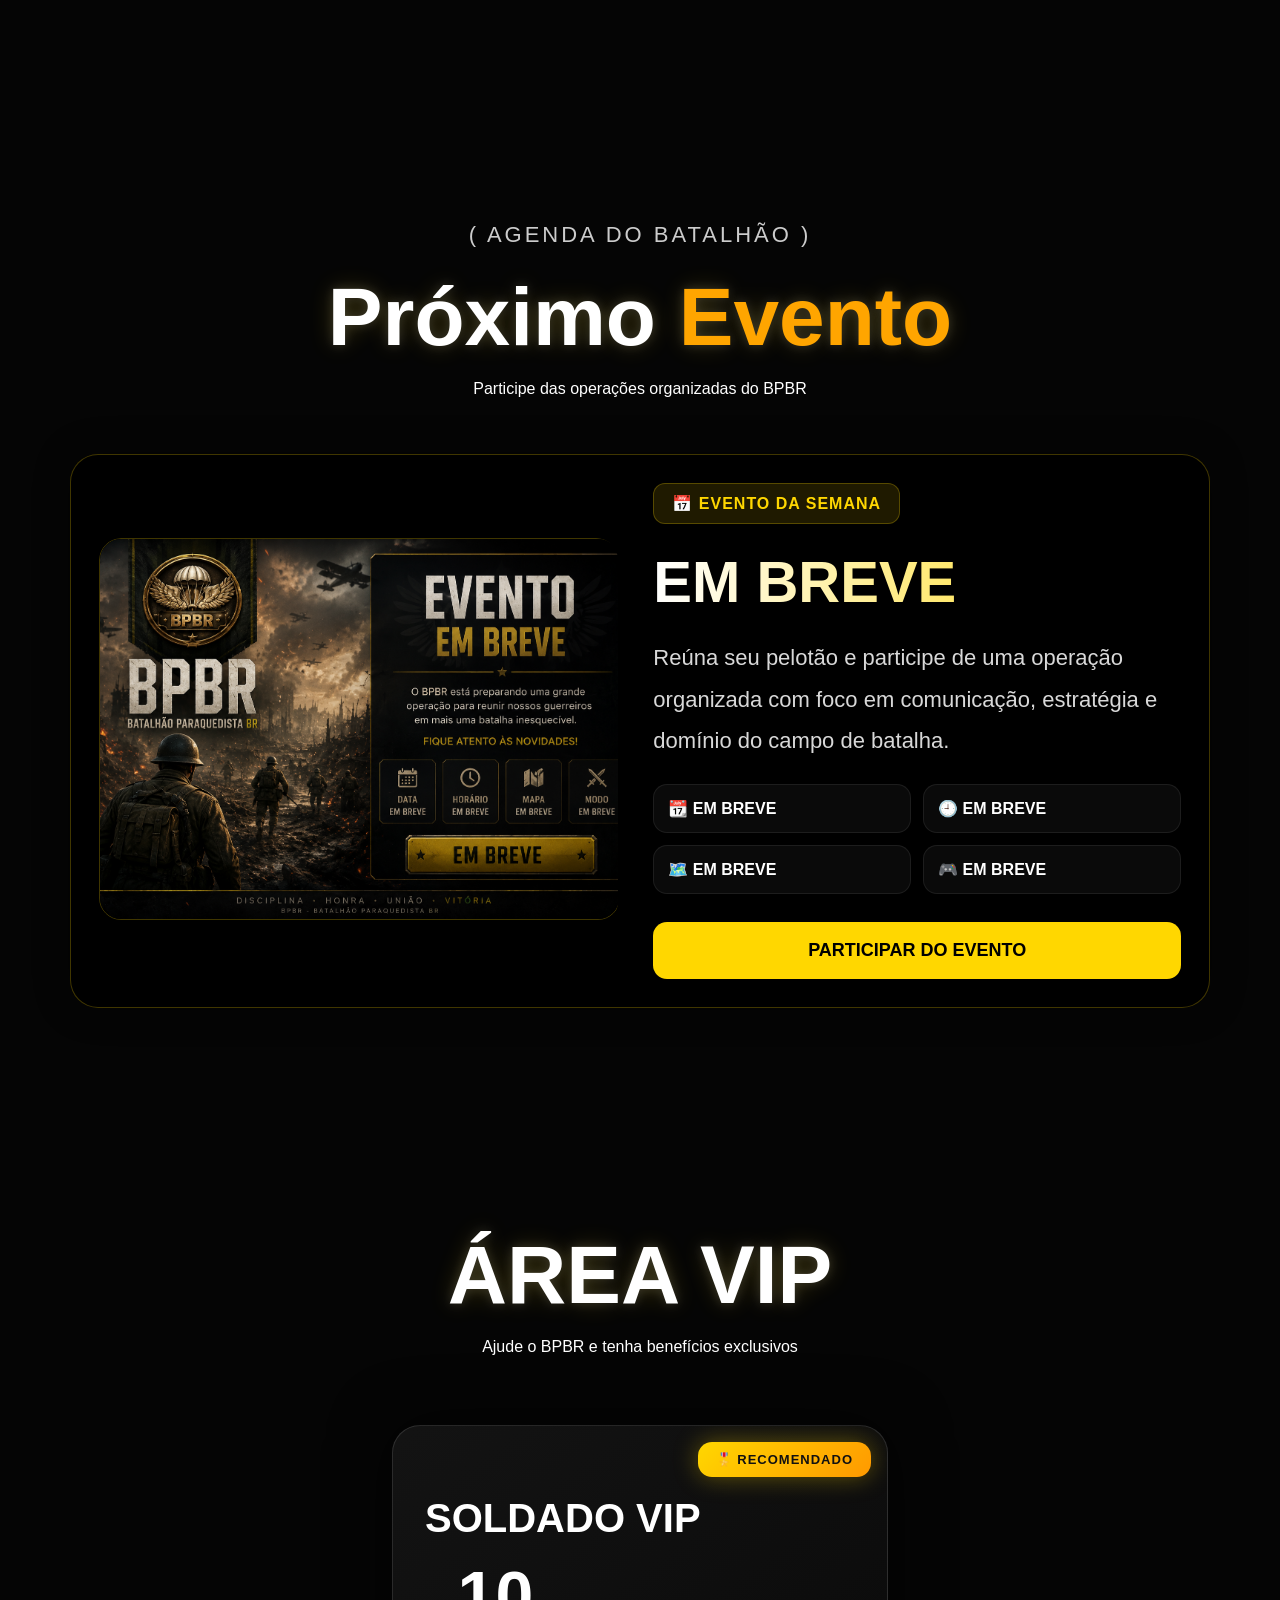
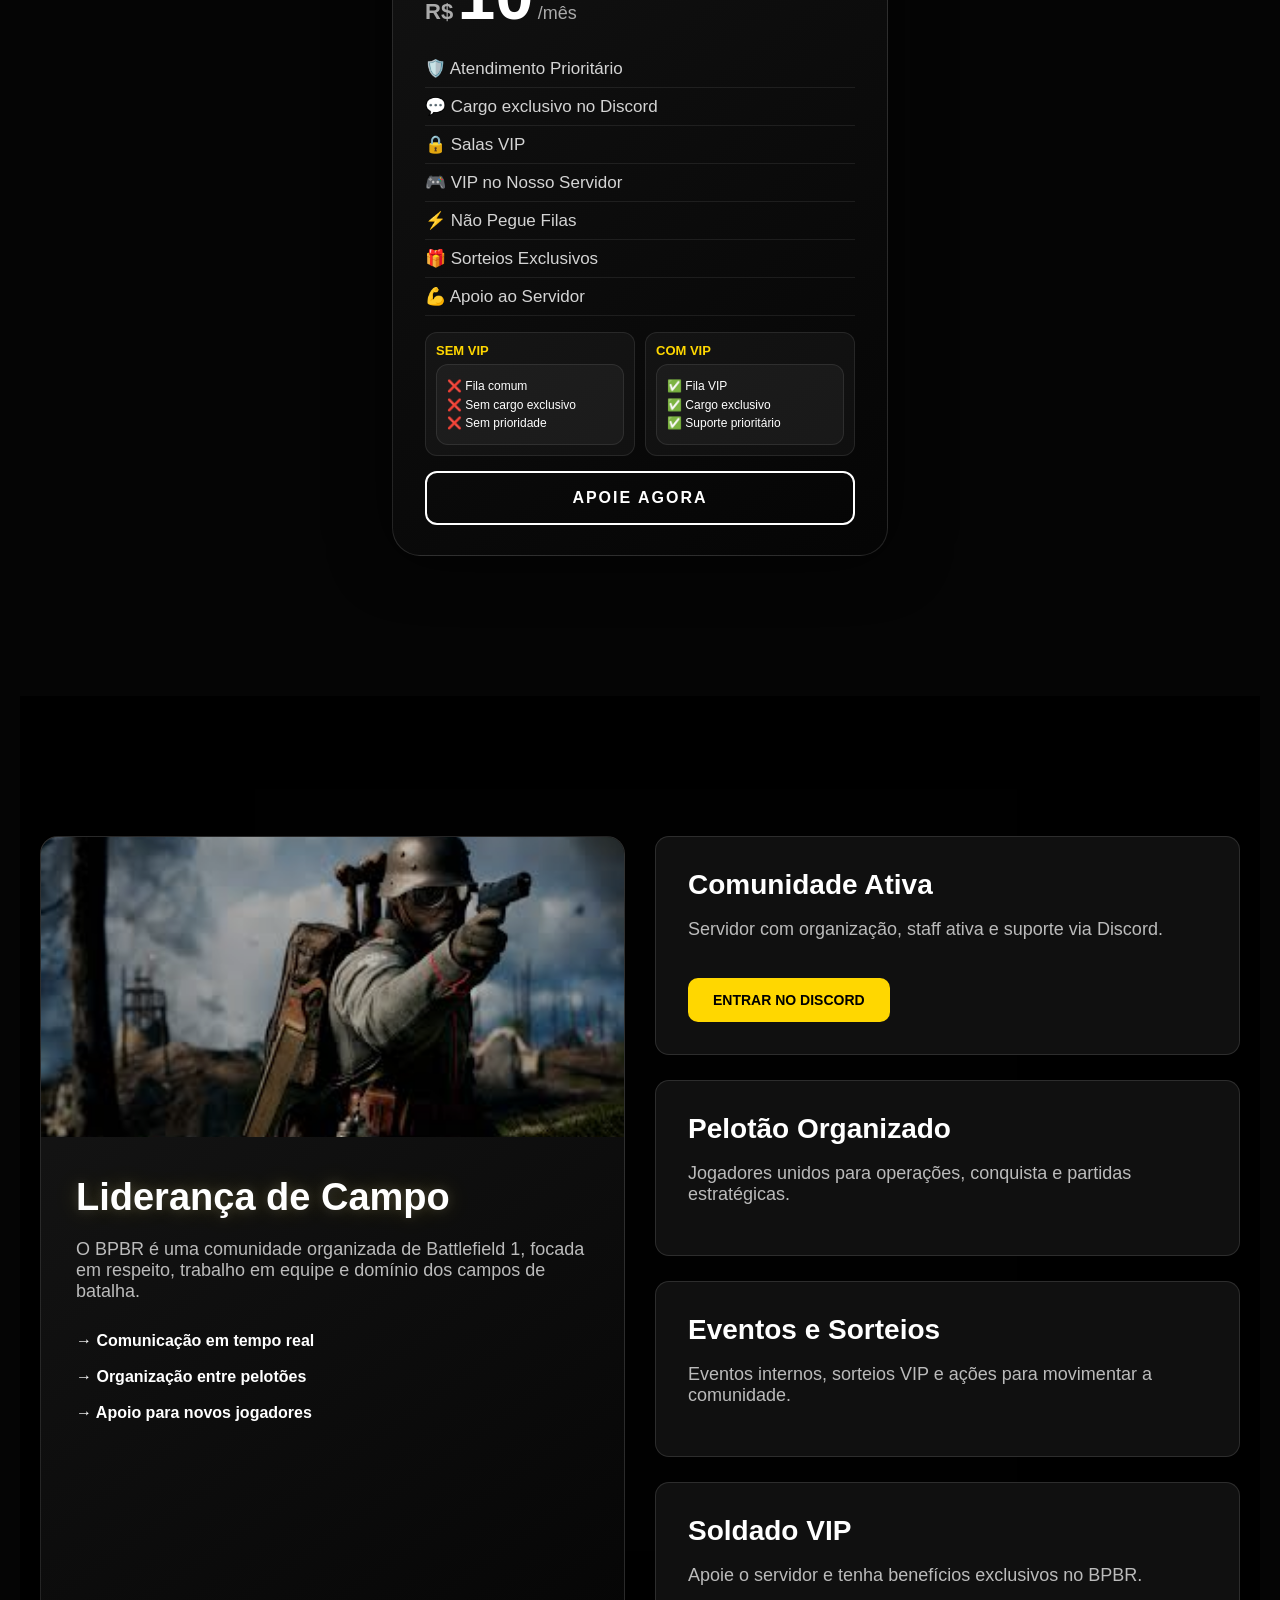
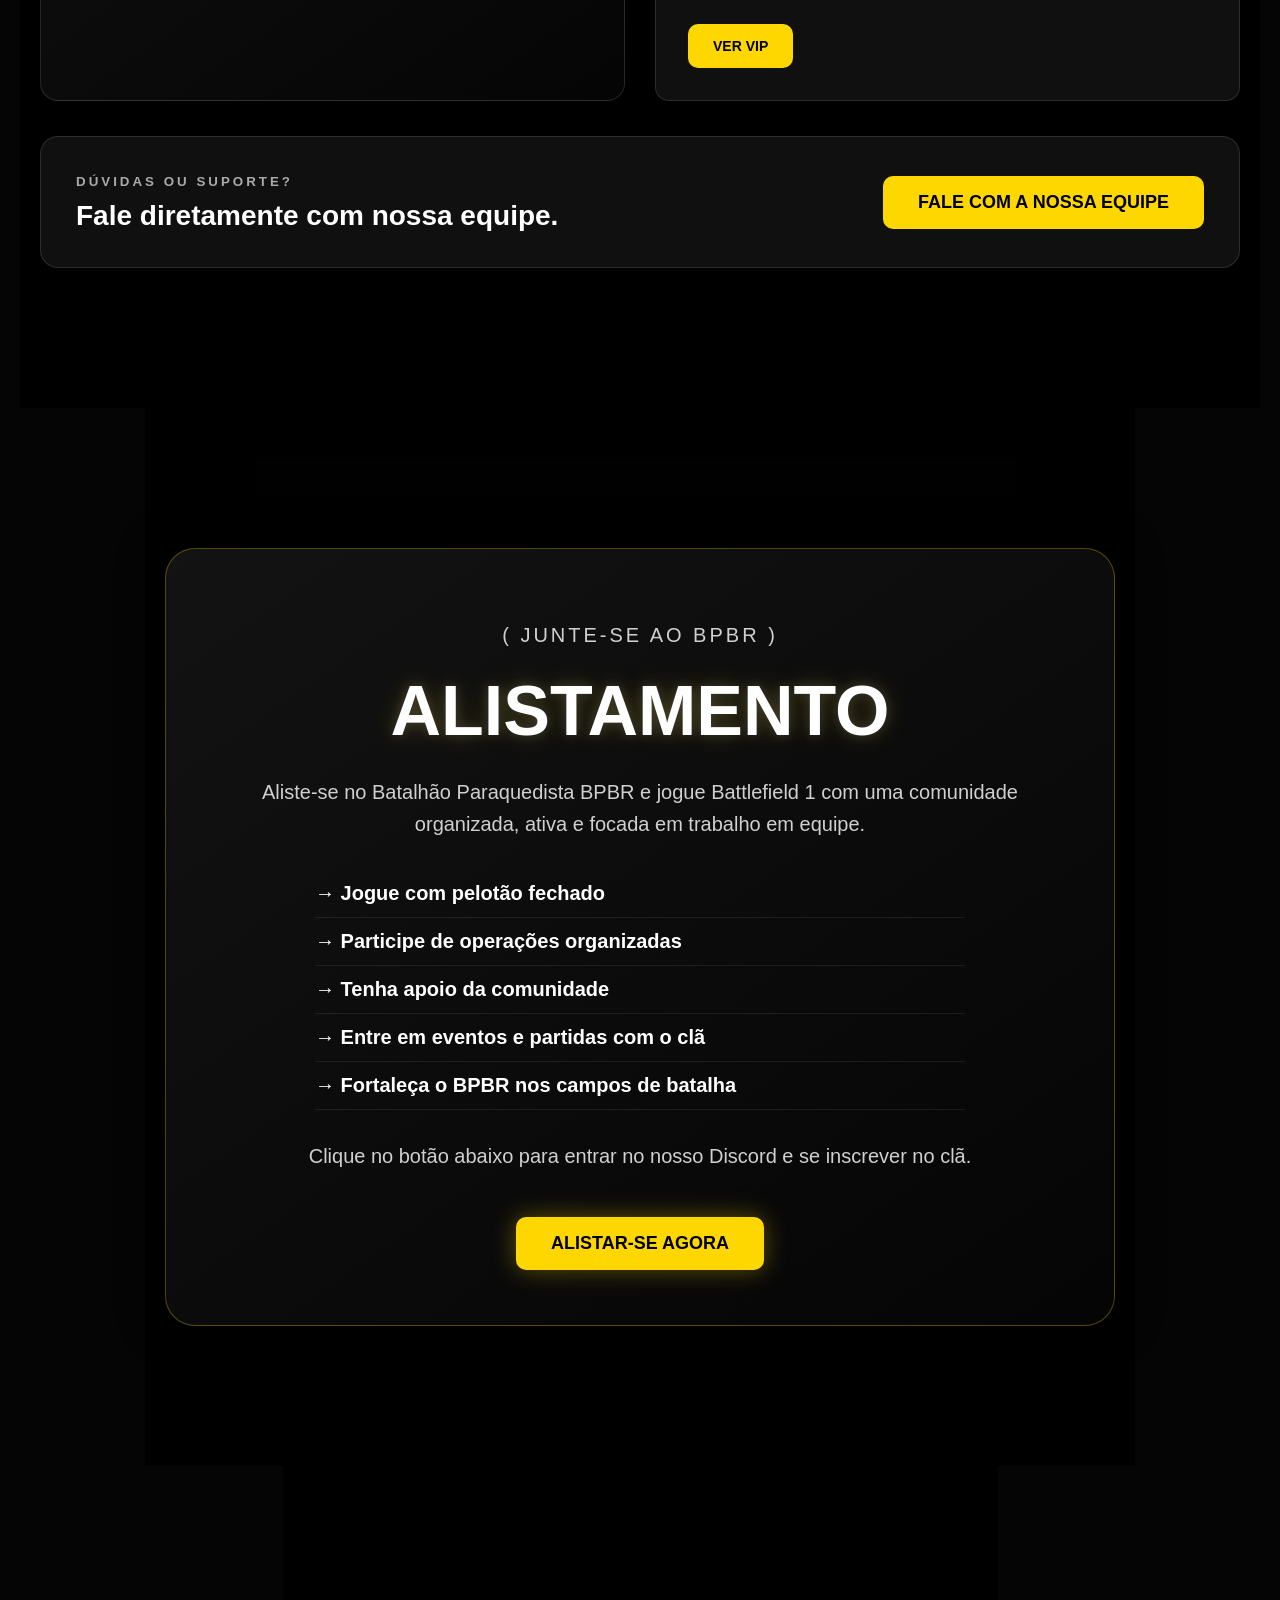
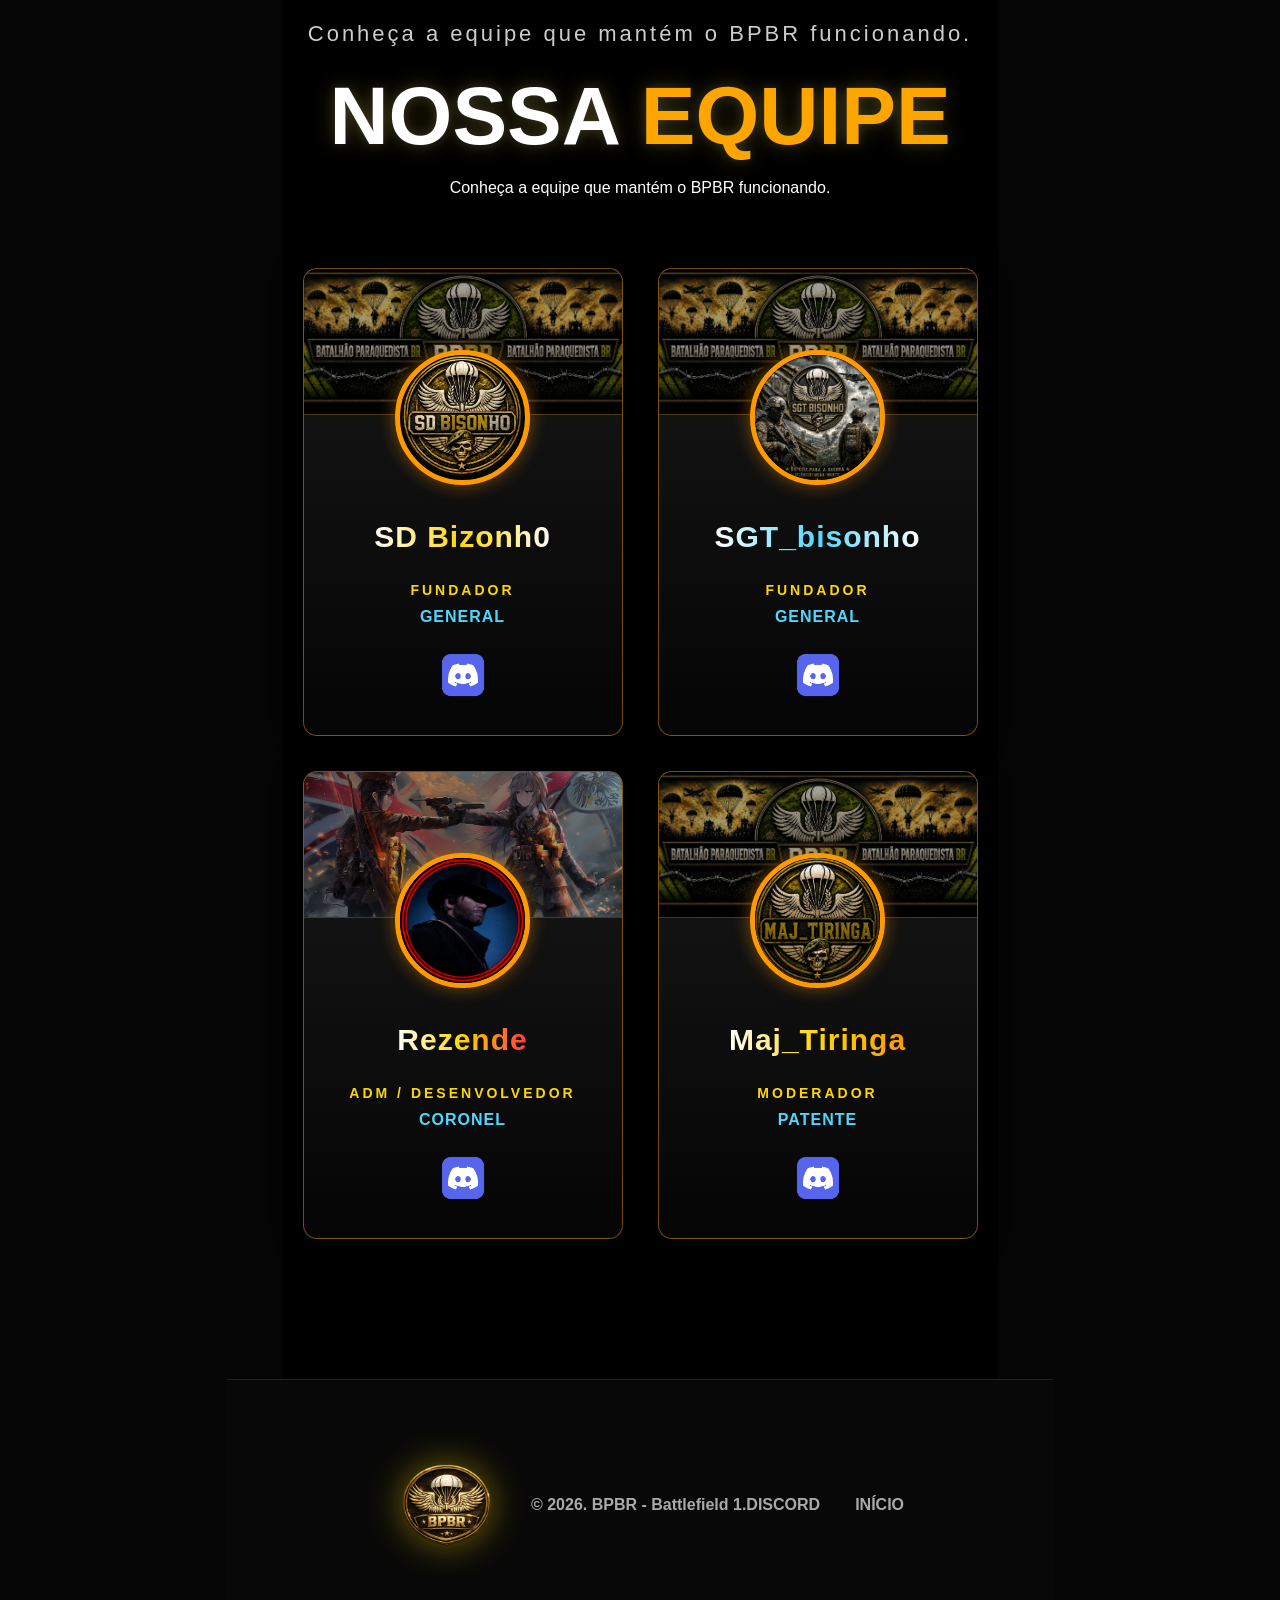
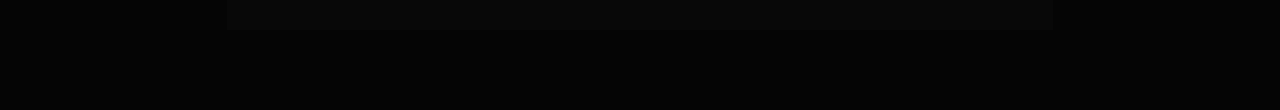
==== commit 1f36ea86: "Update index.html" ====
--- a/index.html
+++ b/index.html
@@ -176,7 +176,49 @@
         </div>
     </div>
 </section>
-
+</section>
+
+<!-- ========================================================= -->
+<!-- STATUS DO DISCORD BPBR -->
+<!-- ========================================================= -->
+
+<section id="discord-status" class="discord-section">
+    <div class="discord-panel">
+        <div class="discord-panel-header">
+            <p class="discord-sub">( COMUNIDADE BPBR )</p>
+            <h2>Discord <span>Ao Vivo</span></h2>
+            <p>Dados em tempo real da comunidade BPBR</p>
+        </div>
+
+        <div class="discord-cards">
+            <div class="discord-card">
+                <span class="discord-card-icon">👥</span>
+                <div>
+                    <strong id="discord-members">--</strong>
+                    <p>MEMBROS</p>
+                </div>
+            </div>
+
+            <div class="discord-card">
+                <span class="discord-card-icon online">●</span>
+                <div>
+                    <strong id="discord-online">--</strong>
+                    <p>ONLINE</p>
+                </div>
+            </div>
+
+            <div class="discord-card">
+                <span class="discord-card-icon">🎧</span>
+                <div>
+                    <strong id="discord-voice">--</strong>
+                    <p>EM CALL</p>
+                </div>
+            </div>
+        </div>
+    </div>
+</section>
+
+<section id="eventos" class="secao eventos-section">
 <!-- ========================================================= -->
 <!-- EVENTOS BPBR -->
 <!-- ========================================================= -->
--- a/style.css
+++ b/style.css
@@ -2381,3 +2381,135 @@
         font-size:19px;
     }
 }
+/* NOMES, CARGOS E PATENTES DA EQUIPE  */
+
+.staff-info h3{
+    font-family:"Cinzel", Arial, sans-serif !important;
+    font-weight:900 !important;
+    letter-spacing:1px !important;
+    position:relative;
+    display:inline-block;
+    transition:
+        transform .35s ease,
+        text-shadow .35s ease,
+        filter .35s ease;
+}
+
+/* SD Bizonh0 */
+.staff-grid .staff-card:nth-child(1) .staff-info h3{
+    background:linear-gradient(90deg,#ffffff,#ffd700,#ffffff);
+    -webkit-background-clip:text;
+    -webkit-text-fill-color:transparent;
+    text-shadow:none;
+}
+
+/* SGT_bisonho */
+.staff-grid .staff-card:nth-child(2) .staff-info h3{
+    background:linear-gradient(90deg,#ffffff,#4fd8ff,#ffffff);
+    -webkit-background-clip:text;
+    -webkit-text-fill-color:transparent;
+    text-shadow:none;
+}
+
+/* Rezende */
+.staff-grid .staff-card:nth-child(3) .staff-info h3{
+    background:linear-gradient(90deg,#ffffff,#ffd700,#ff3b3b);
+    -webkit-background-clip:text;
+    -webkit-text-fill-color:transparent;
+    text-shadow:none;
+}
+
+/* Maj_Tiringa */
+.staff-grid .staff-card:nth-child(4) .staff-info h3{
+    background:linear-gradient(90deg,#ffffff,#ffd700,#ff9900);
+    -webkit-background-clip:text;
+    -webkit-text-fill-color:transparent;
+    text-shadow:none;
+}
+
+/* Linha dourada abaixo do nome */
+.staff-info h3::after{
+    content:"";
+    position:absolute;
+    left:50%;
+    bottom:-8px;
+    width:0;
+    height:2px;
+    border-radius:20px;
+    background:linear-gradient(90deg, transparent, #ffd700, transparent);
+    transform:translateX(-50%);
+    transition:.35s ease;
+}
+
+/* Cargo e patente prontos para animação */
+.staff-cargo,
+.staff-patente{
+    display:block;
+    transition:
+        transform .32s ease,
+        letter-spacing .32s ease,
+        text-shadow .32s ease,
+        filter .32s ease;
+}
+
+/* Hover no card - nome */
+.staff-card:hover .staff-info h3{
+    transform:translateY(-5px) scale(1.08);
+    filter:brightness(1.18);
+}
+
+.staff-card:hover .staff-info h3::after{
+    width:100%;
+}
+
+/* Hover no card - cargo */
+.staff-card:hover .staff-cargo{
+    transform:translateX(-6px) scale(1.04);
+    letter-spacing:4px;
+    filter:brightness(1.18);
+    text-shadow:
+        0 0 10px rgba(255,215,0,.55),
+        0 0 22px rgba(255,153,0,.25);
+}
+
+/* Hover no card - patente */
+.staff-card:hover .staff-patente{
+    transform:translateX(6px) scale(1.05);
+    letter-spacing:2px;
+    filter:brightness(1.25);
+    text-shadow:
+        0 0 10px rgba(79,216,255,.65),
+        0 0 24px rgba(79,216,255,.30);
+}
+
+/* Detalhe extra por card */
+.staff-grid .staff-card:nth-child(1):hover .staff-patente,
+.staff-grid .staff-card:nth-child(2):hover .staff-patente{
+    color:#4fd8ff !important;
+}
+
+.staff-grid .staff-card:nth-child(3):hover .staff-cargo{
+    color:#ffd700 !important;
+}
+
+.staff-grid .staff-card:nth-child(4):hover .staff-cargo{
+    color:#ffd700 !important;
+}
+
+/* Mobile */
+@media(max-width:900px){
+    .staff-info h3{
+        font-size:18px !important;
+        letter-spacing:.5px !important;
+    }
+
+    .staff-card:hover .staff-info h3{
+        transform:translateY(-3px) scale(1.04);
+    }
+
+    .staff-card:hover .staff-cargo,
+    .staff-card:hover .staff-patente{
+        transform:scale(1.03);
+        letter-spacing:2px;
+    }
+}
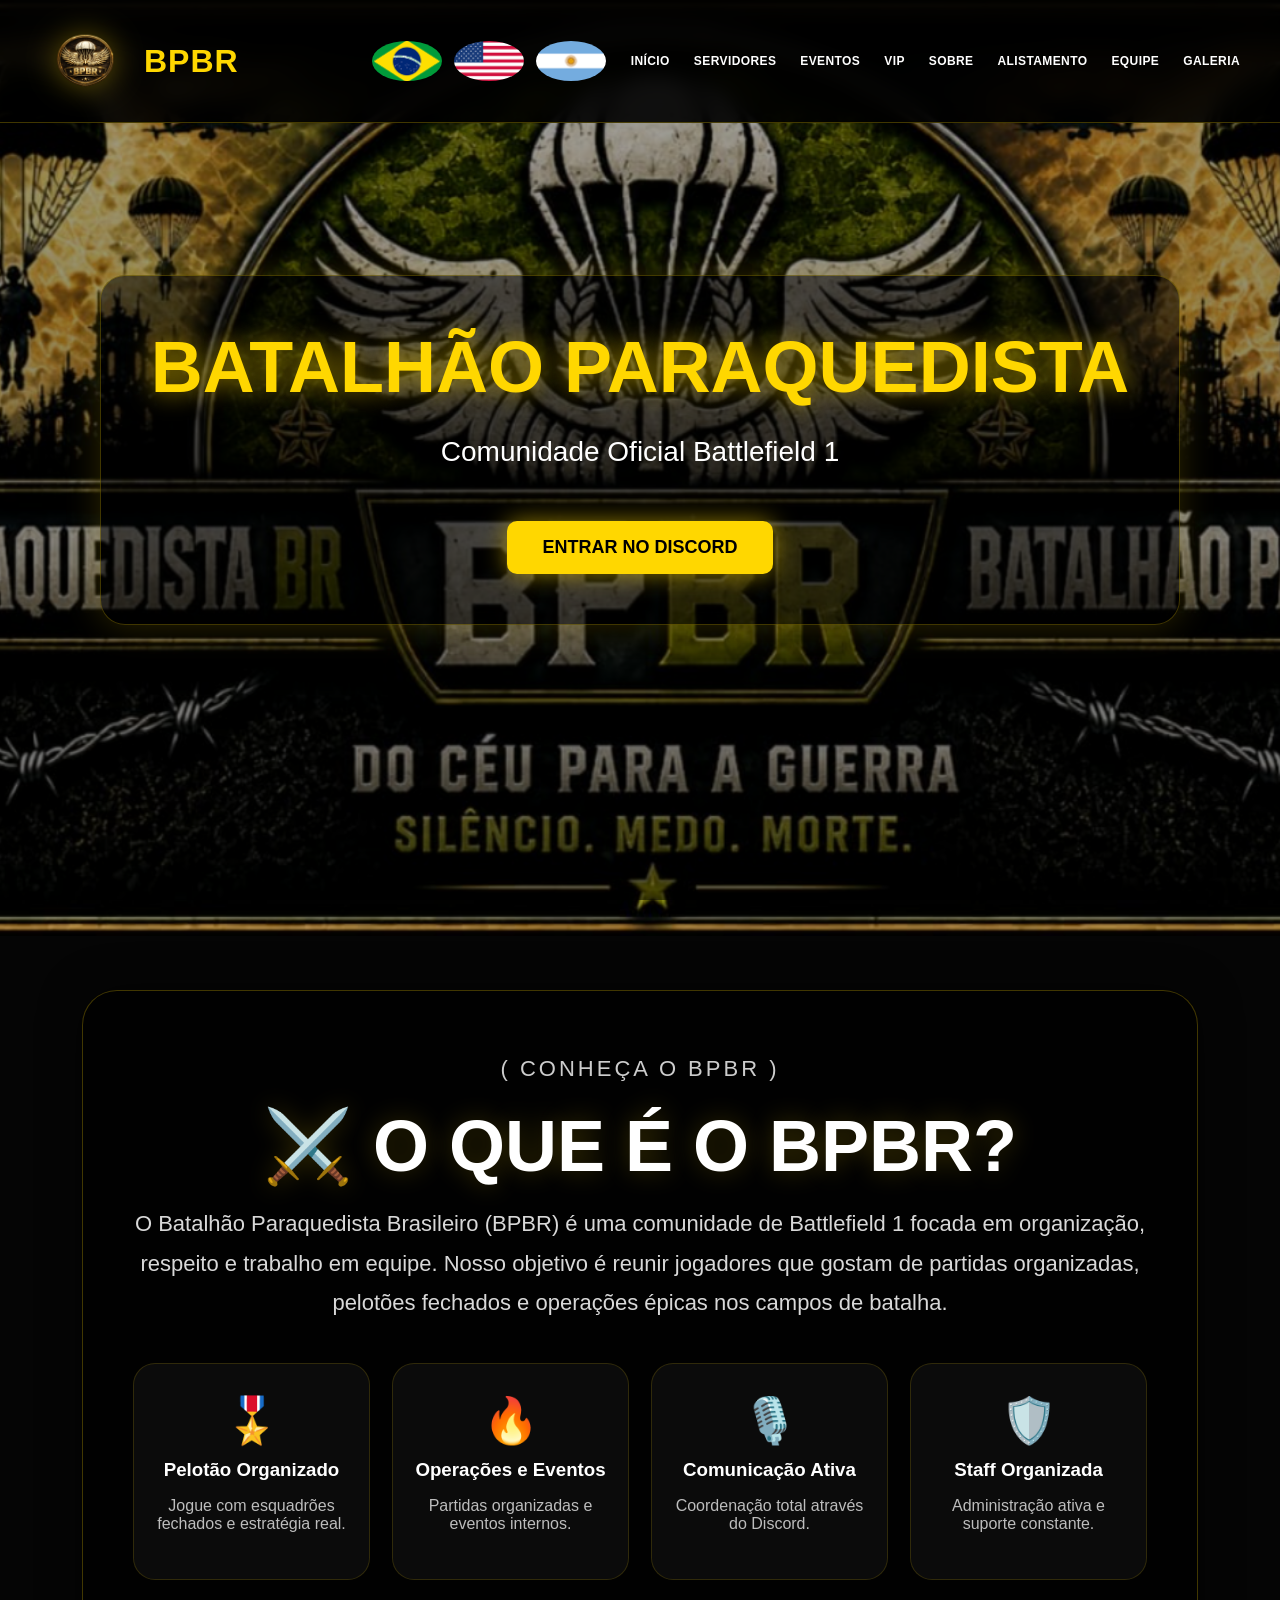
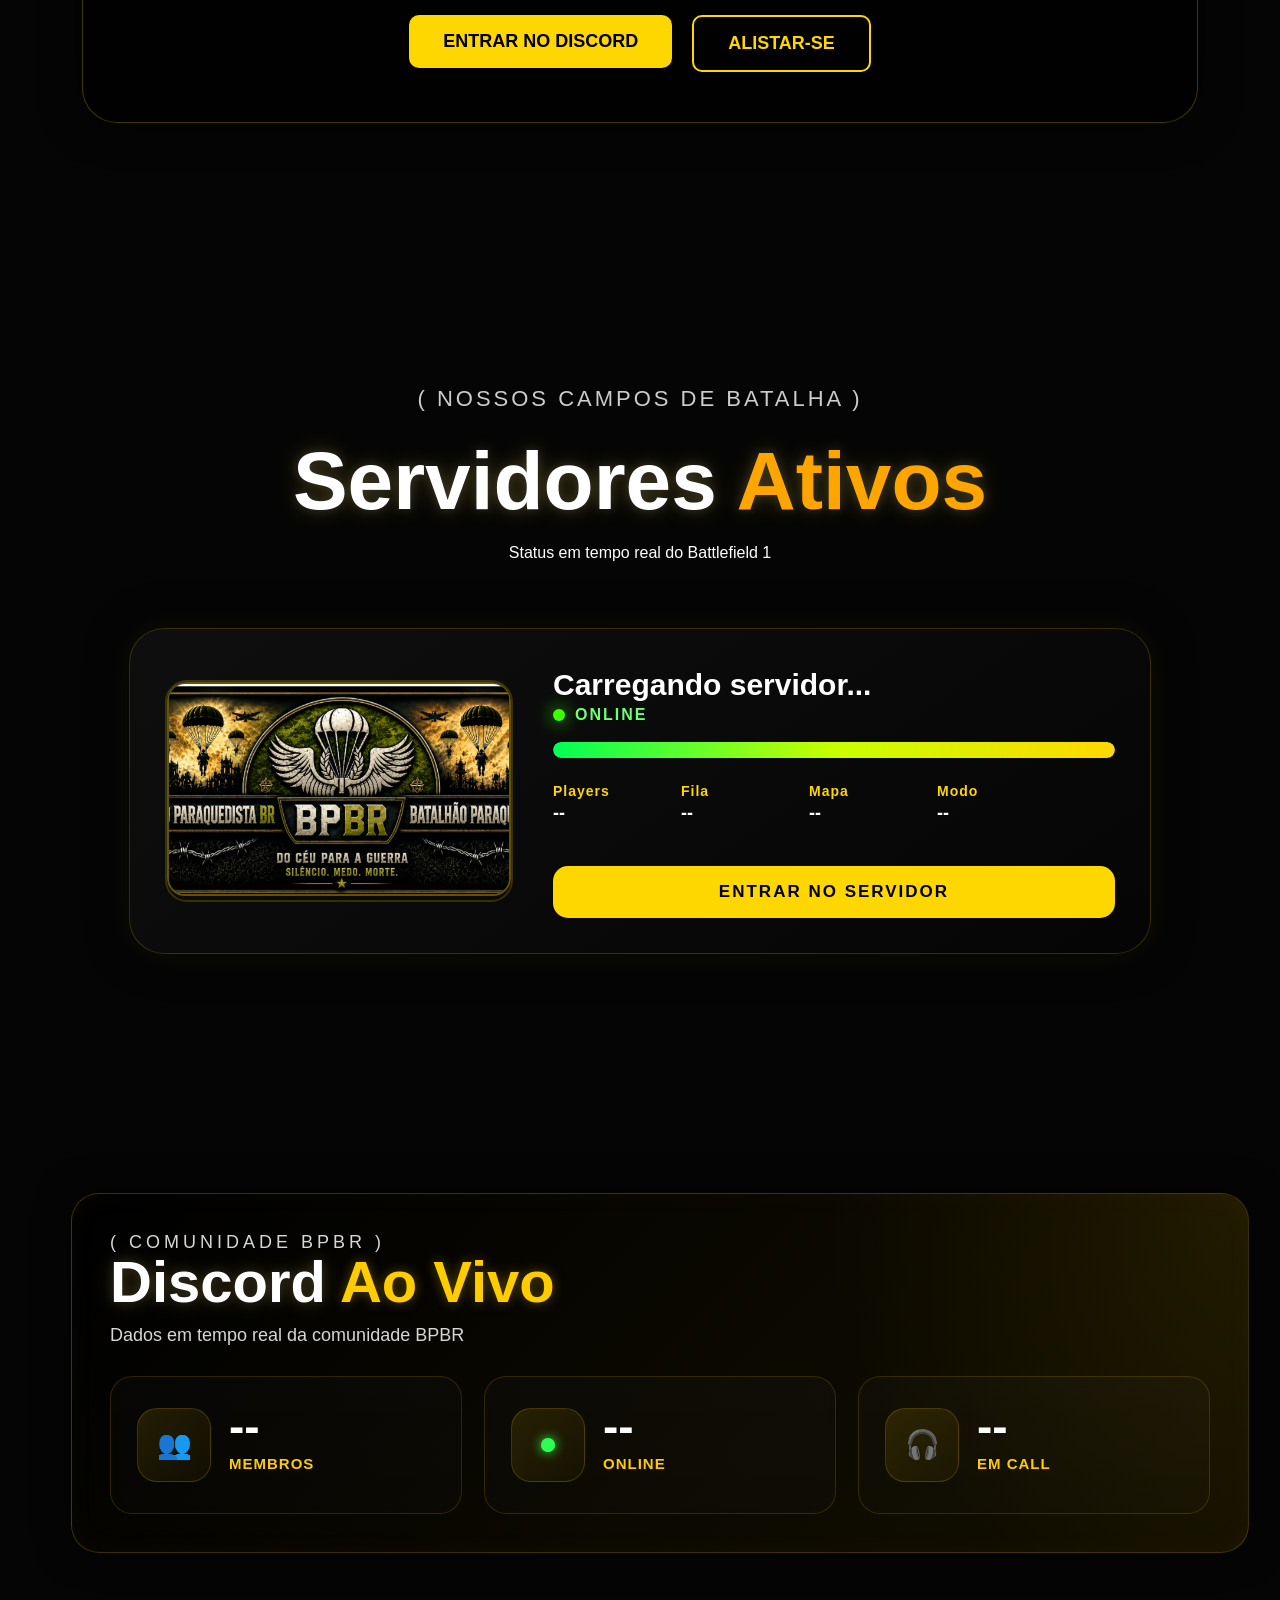
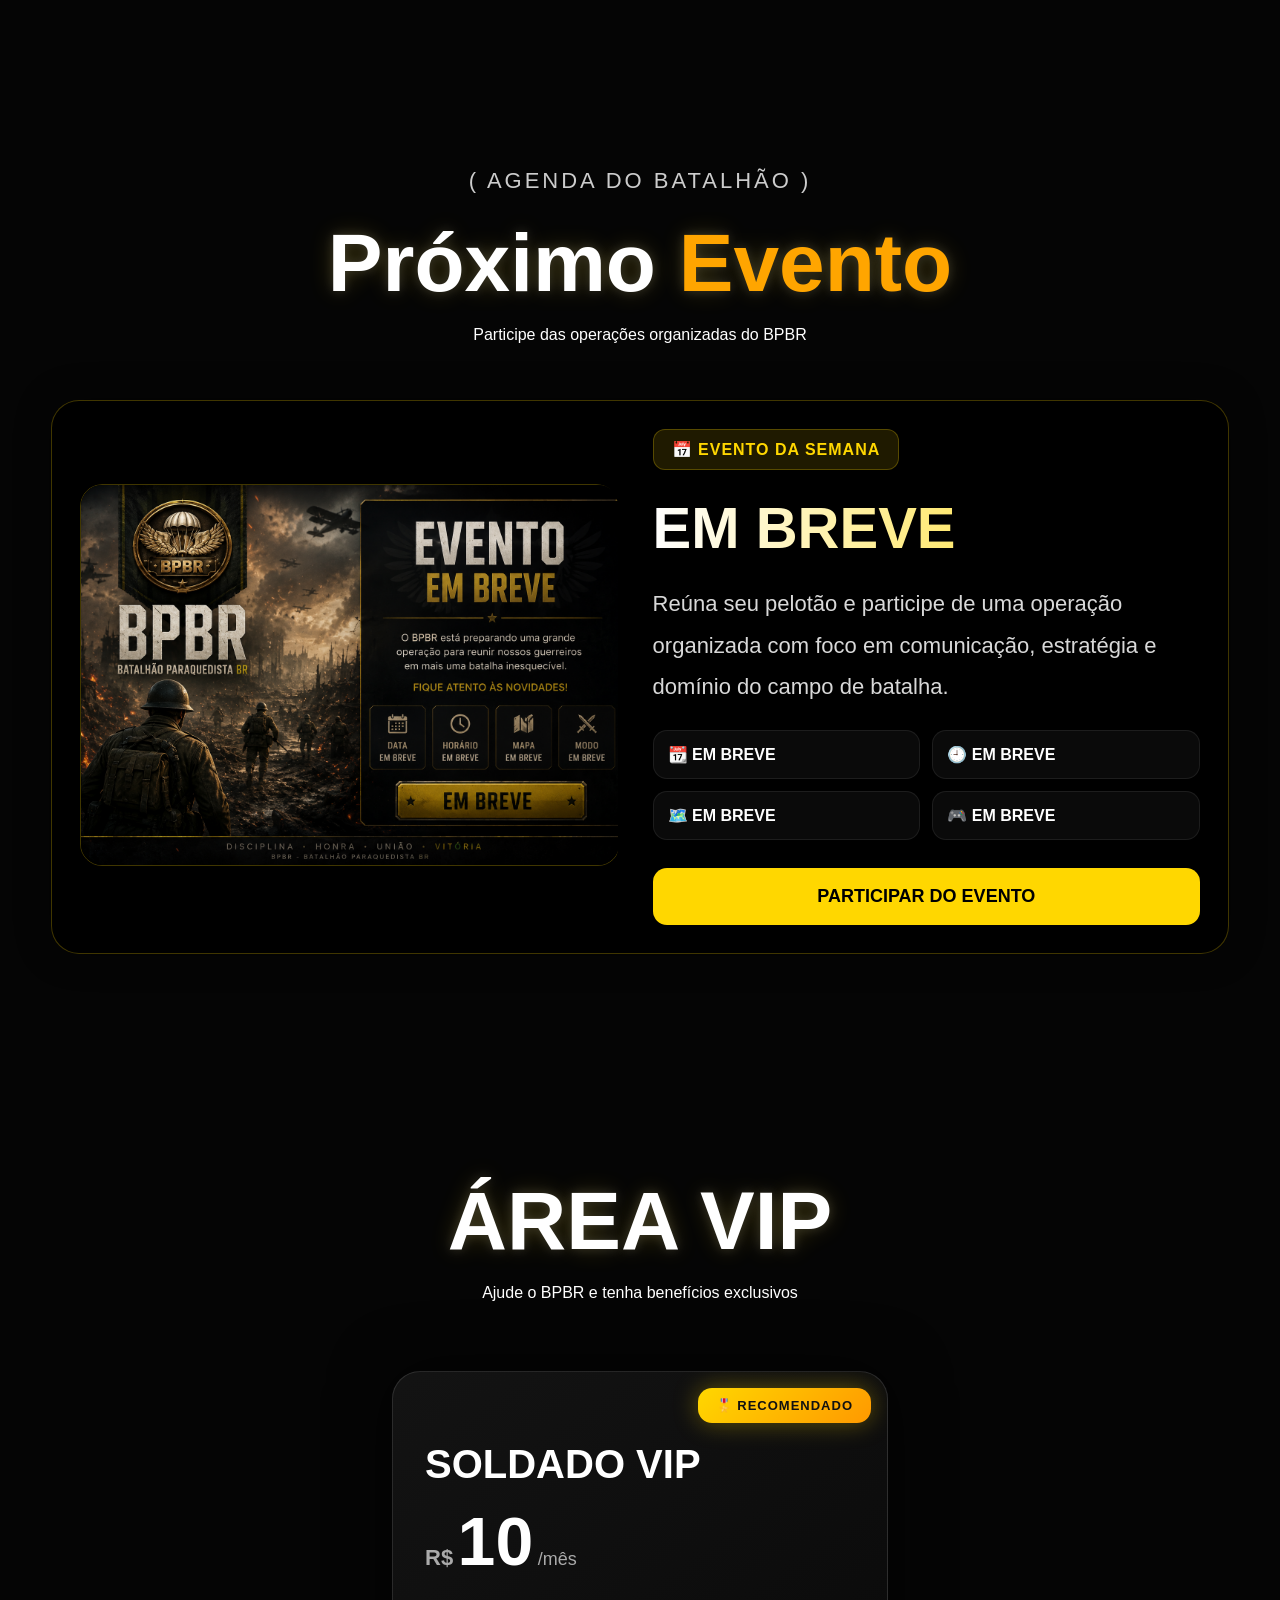
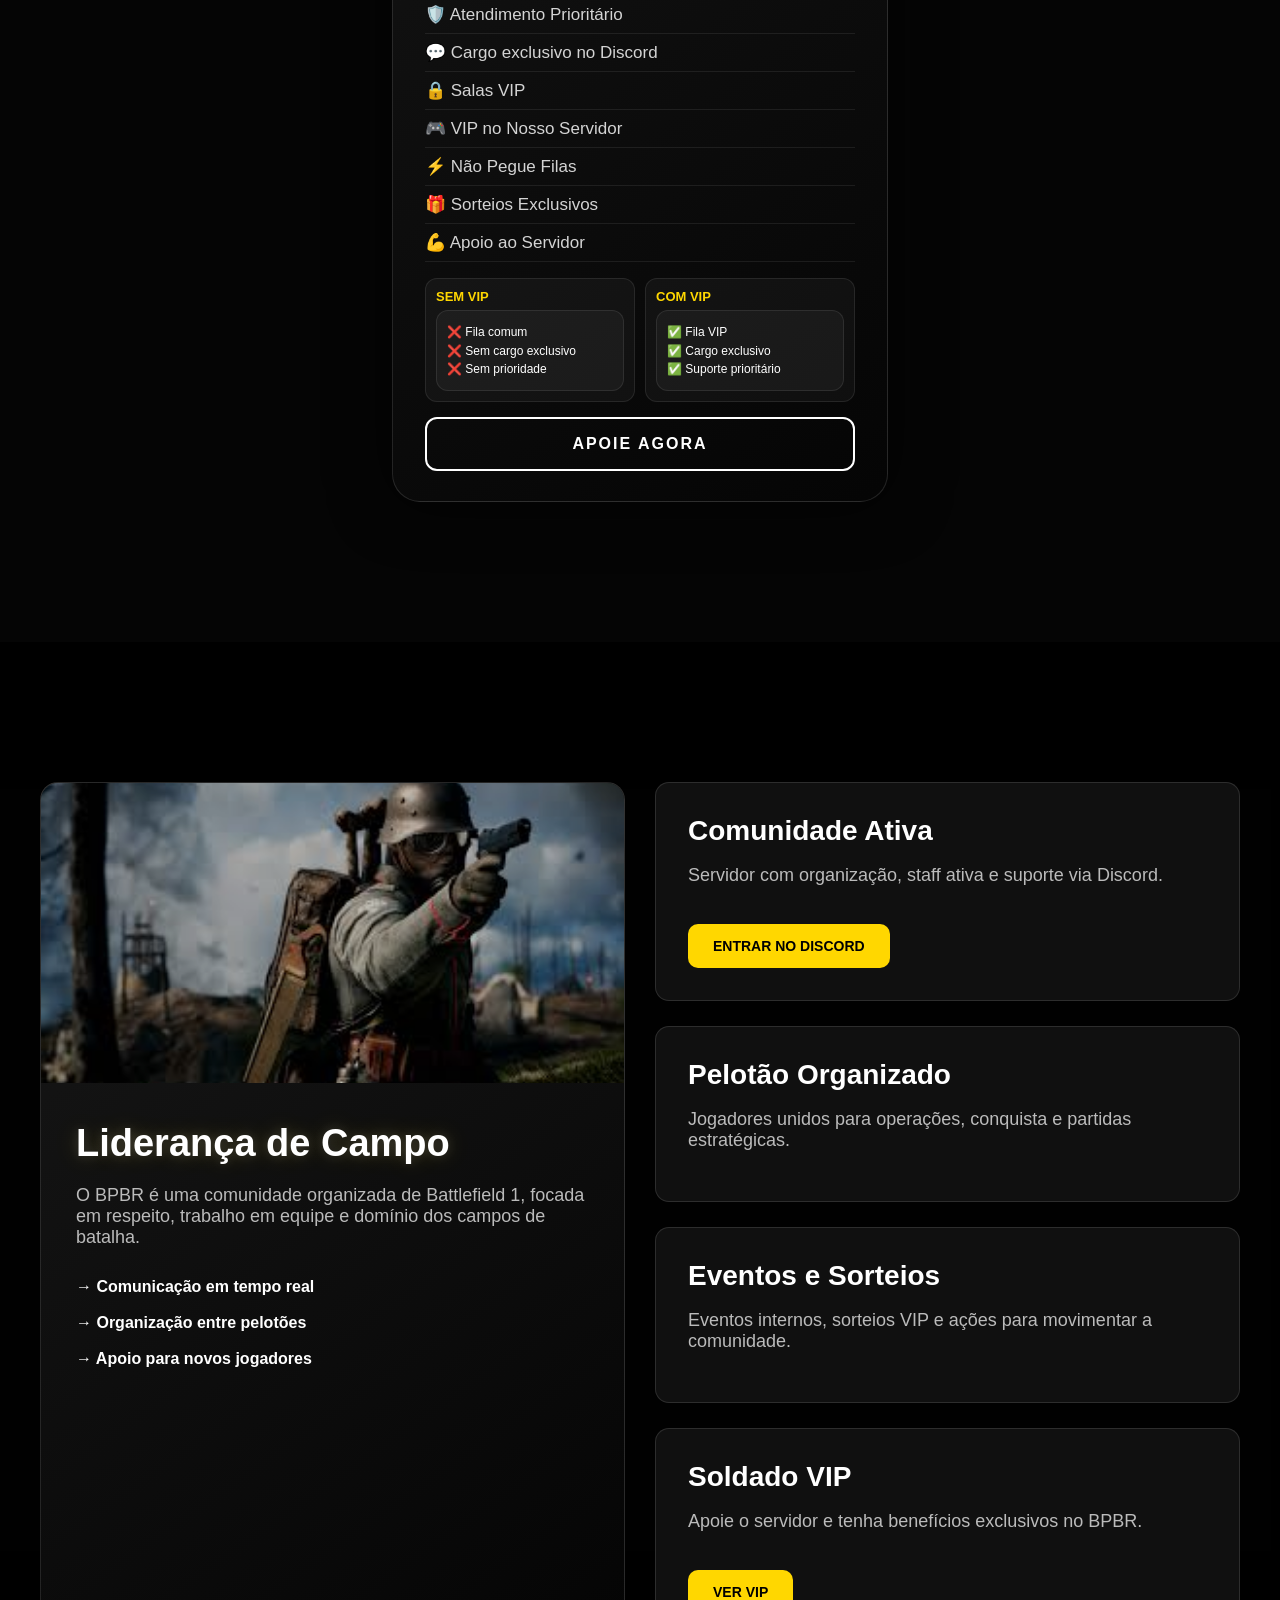
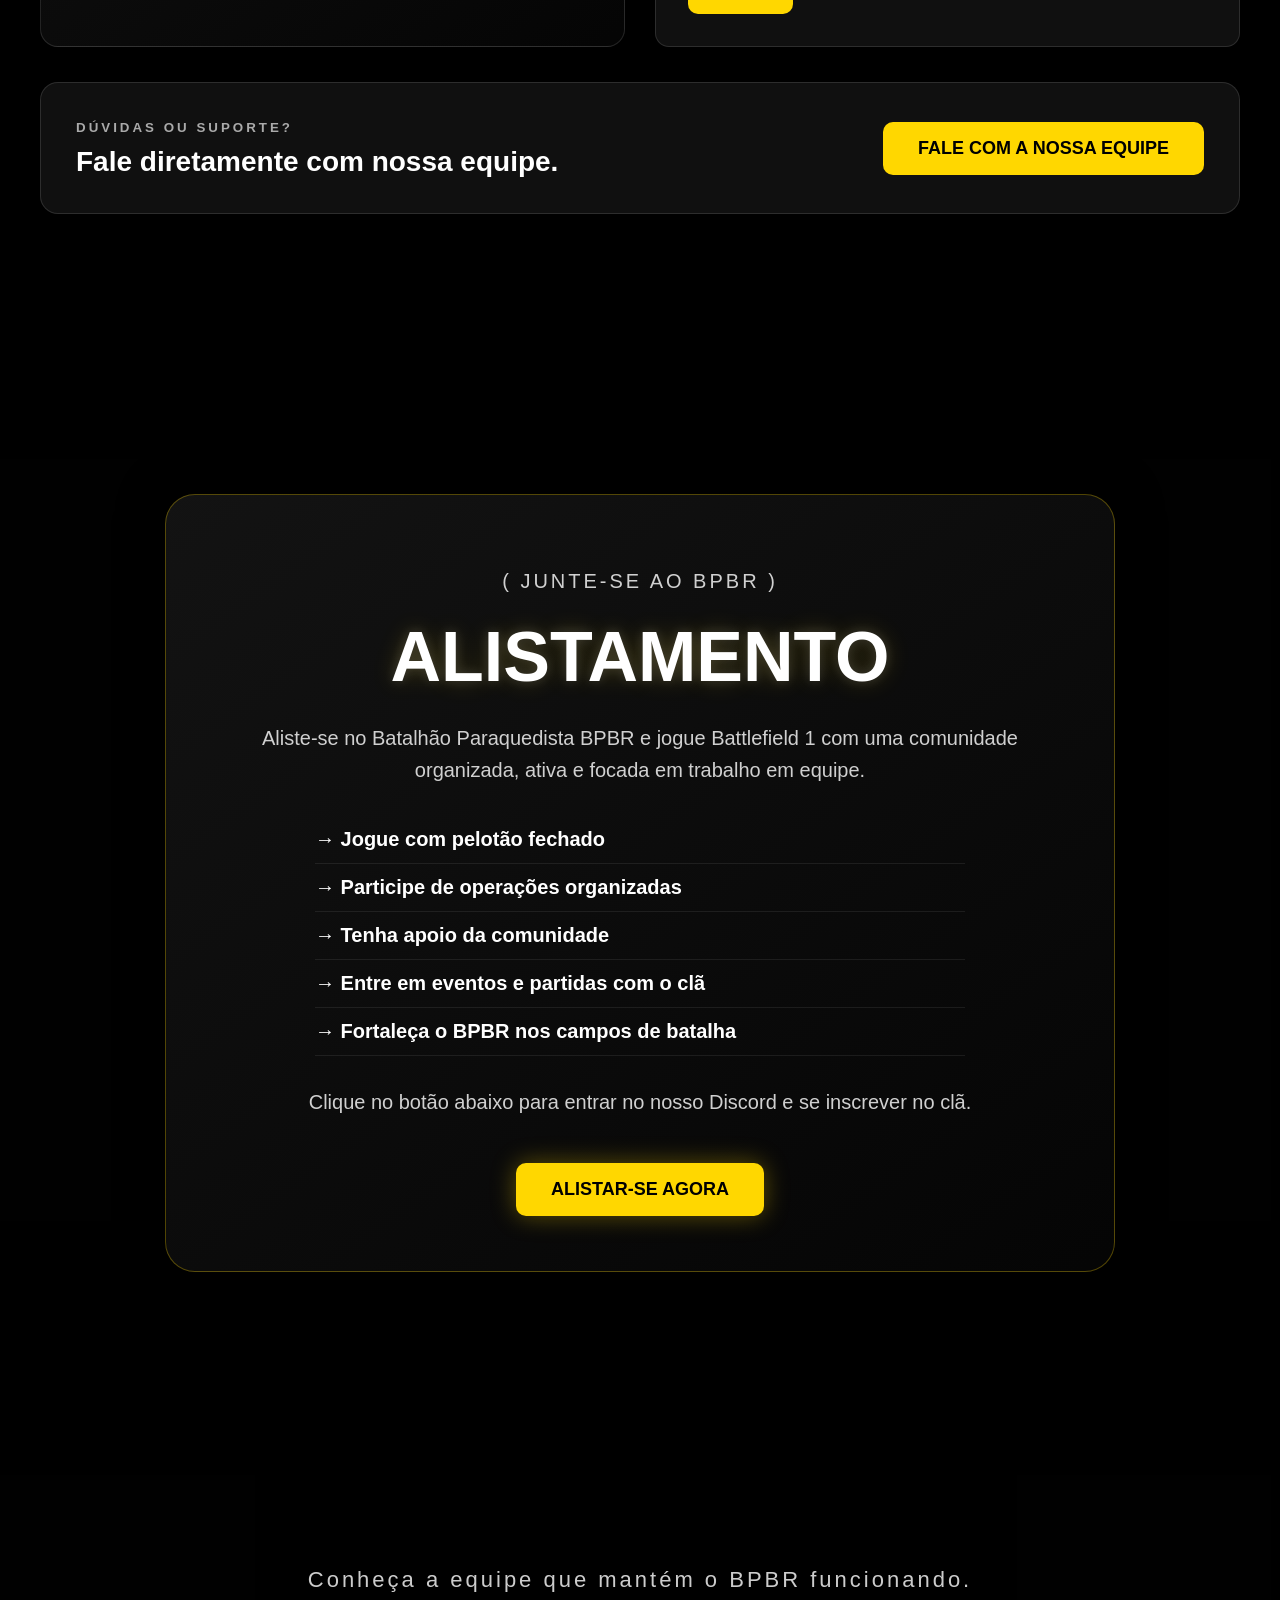
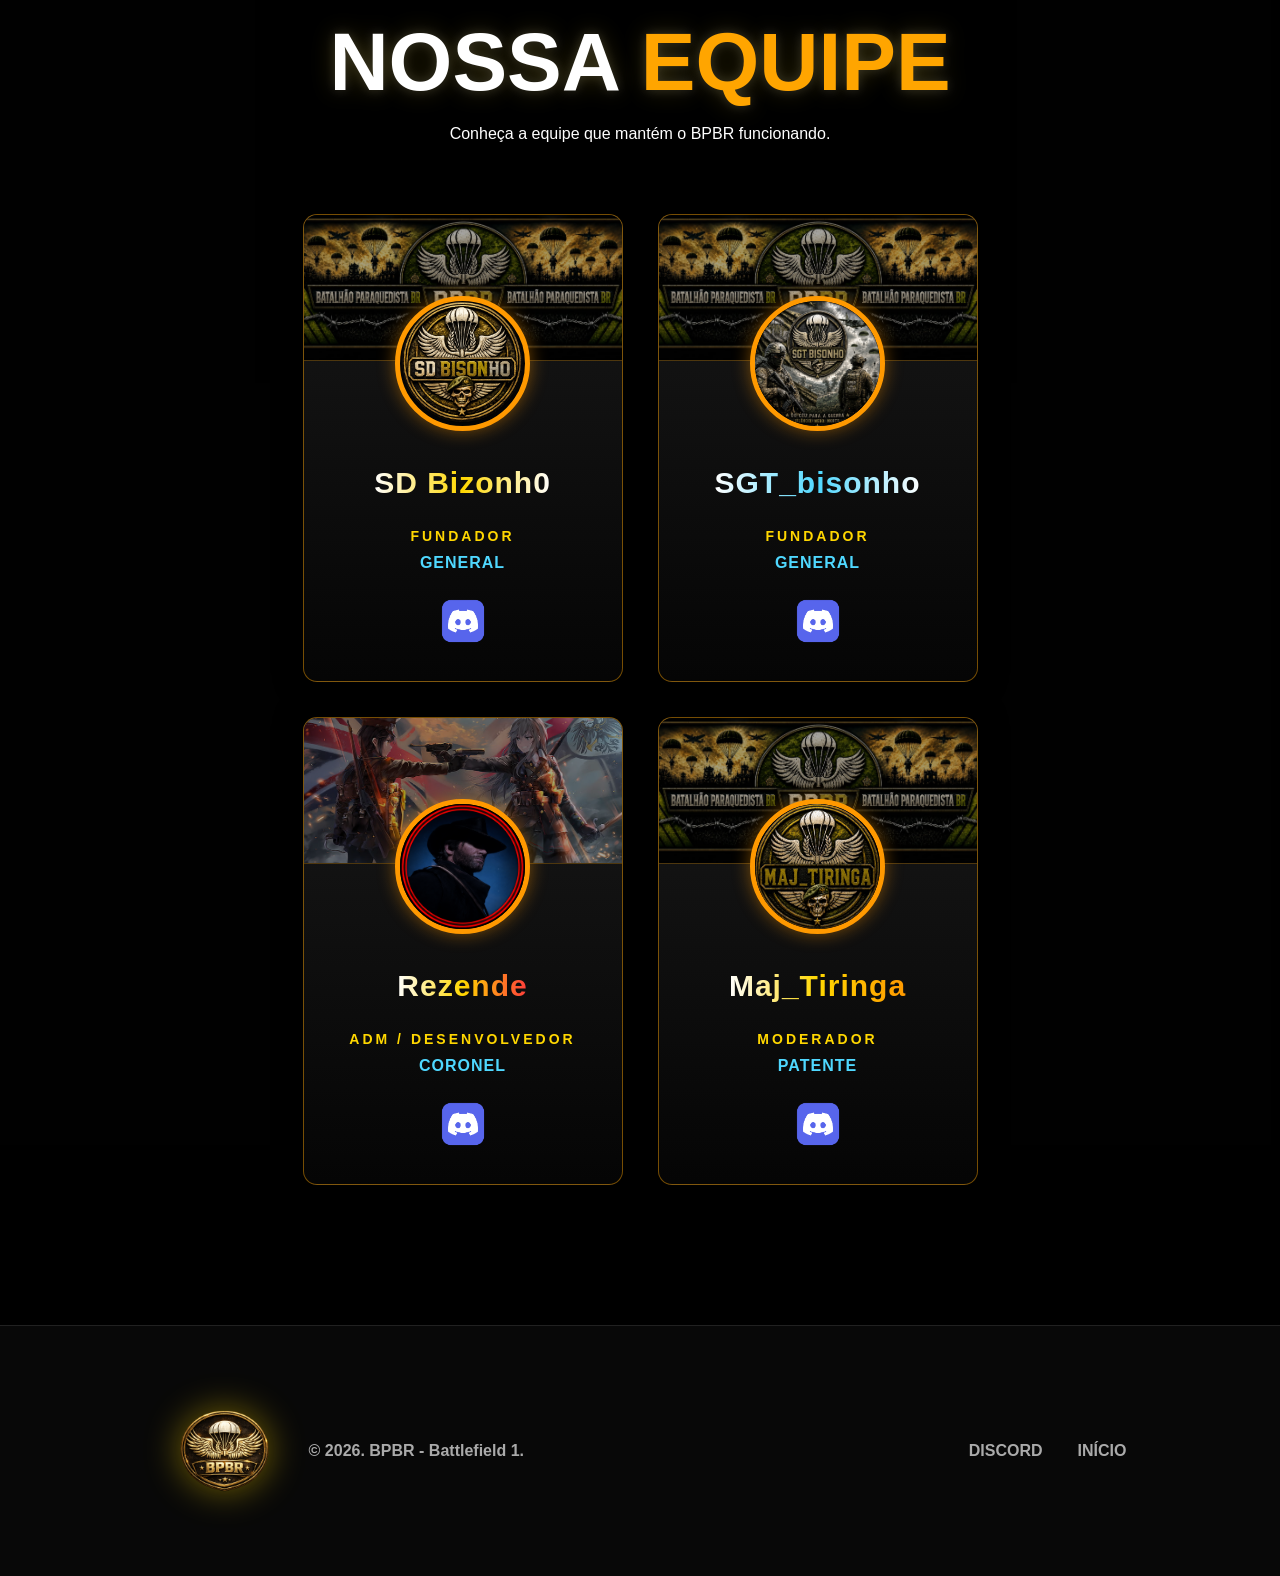
==== commit 0118ea4e: "att" ====
--- a/index.html
+++ b/index.html
@@ -1,7 +1,6 @@
 <!DOCTYPE html>
 <html lang="pt-br">
 
-<head>
 <head>
     <!-- ================= CONFIGURAÇÕES BÁSICAS DO SITE ================= -->
     <meta charset="UTF-8">
@@ -14,6 +13,8 @@
     <!-- CSS DO SITE -->
     <link rel="stylesheet" href="style.css">
 </head>
+
+<body>
 <!-- ========================================================= -->
 <!-- CABEÇALHO / LOGO / BANDEIRAS / MENU -->
 <!-- ========================================================= -->
@@ -176,7 +177,6 @@
         </div>
     </div>
 </section>
-</section>
 
 <!-- ========================================================= -->
 <!-- STATUS DO DISCORD BPBR -->
@@ -218,7 +218,6 @@
     </div>
 </section>
 
-<section id="eventos" class="secao eventos-section">
 <!-- ========================================================= -->
 <!-- EVENTOS BPBR -->
 <!-- ========================================================= -->
--- a/style.css
+++ b/style.css
@@ -2513,3 +2513,307 @@
         letter-spacing:2px;
     }
 }
+/* ================= DISCORD STATUS BPBR ================= */
+
+.discord-status-section {
+    background: transparent;
+    padding: 80px 20px;
+}
+
+.discord-status-card {
+    max-width: 900px;
+    margin: 35px auto 0;
+    display: grid;
+    grid-template-columns: repeat(3, 1fr);
+    gap: 22px;
+}
+
+.discord-stat {
+    background: rgba(0, 0, 0, 0.72);
+    border: 1px solid rgba(255, 174, 0, 0.55);
+    border-radius: 18px;
+    padding: 28px 20px;
+    text-align: center;
+    box-shadow: 0 0 25px rgba(255, 174, 0, 0.18);
+    backdrop-filter: blur(4px);
+}
+
+.discord-stat strong {
+    display: block;
+    font-size: 48px;
+    color: #ffb000;
+    margin-bottom: 8px;
+    text-shadow: 0 0 15px rgba(255, 174, 0, 0.45);
+}
+
+.discord-stat span {
+    display: block;
+    font-size: 15px;
+    color: #fff;
+    text-transform: uppercase;
+    letter-spacing: 1px;
+    font-weight: 700;
+}
+
+.discord-status-section h2 {
+    text-shadow: 0 0 20px rgba(0, 0, 0, 0.9);
+}
+
+.discord-status-section > p {
+    text-shadow: 0 0 10px #000;
+}
+
+@media (max-width: 768px) {
+    .discord-status-card {
+        grid-template-columns: 1fr;
+    }
+
+    .discord-stat strong {
+        font-size: 40px;
+    }
+}
+/* =========================================================
+   STATUS DO DISCORD BPBR
+========================================================= */
+
+.discord-section {
+    width: 100%;
+    padding: 80px 20px;
+    display: flex;
+    justify-content: center;
+    align-items: center;
+}
+
+.discord-panel {
+    width: 100%;
+    max-width: 1100px;
+    padding: 38px;
+    border-radius: 28px;
+    position: relative;
+
+    background:
+        linear-gradient(
+            135deg,
+            rgba(0, 0, 0, 0.88),
+            rgba(22, 18, 0, 0.88)
+        );
+
+    border: 1px solid rgba(255, 204, 0, 0.22);
+
+    backdrop-filter: blur(8px);
+
+    box-shadow:
+        0 0 35px rgba(0, 0, 0, 0.55),
+        inset 0 0 30px rgba(255, 204, 0, 0.03);
+}
+
+/* brilho no painel */
+.discord-panel::before {
+    content: '';
+    position: absolute;
+    inset: 0;
+    border-radius: 28px;
+    pointer-events: none;
+
+    background:
+        radial-gradient(
+            circle at top right,
+            rgba(255, 204, 0, 0.08),
+            transparent 35%
+        );
+}
+
+.discord-panel-header {
+    margin-bottom: 30px;
+}
+
+.discord-sub {
+    font-size: 13px;
+    color: #ffffff;
+    letter-spacing: 4px;
+    margin-bottom: 8px;
+    text-transform: uppercase;
+}
+
+.discord-panel-header h2 {
+    font-size: 58px;
+    line-height: 1;
+    margin: 0 0 14px;
+    font-weight: 900;
+    color: #ffffff;
+}
+
+.discord-panel-header h2 span {
+    color: #ffcc00;
+    text-shadow:
+        0 0 12px rgba(255, 204, 0, 0.35);
+}
+
+.discord-panel-header p {
+    color: #d7d7d7;
+    font-size: 18px;
+    margin: 0;
+}
+
+/* =======================
+   CARDS
+======================= */
+
+.discord-cards {
+    display: grid;
+    grid-template-columns: repeat(3, 1fr);
+    gap: 22px;
+}
+
+.discord-card {
+    display: flex;
+    align-items: center;
+    gap: 18px;
+
+    padding: 26px;
+    border-radius: 22px;
+
+    background:
+        linear-gradient(
+            180deg,
+            rgba(255,255,255,0.02),
+            rgba(255,255,255,0.01)
+        );
+
+    border: 1px solid rgba(255, 204, 0, 0.15);
+
+    transition: all .25s ease;
+
+    box-shadow:
+        inset 0 0 12px rgba(255, 204, 0, 0.02);
+}
+
+.discord-card:hover {
+    transform: translateY(-4px);
+
+    border-color: rgba(255, 204, 0, 0.4);
+
+    box-shadow:
+        0 10px 28px rgba(255, 204, 0, 0.10);
+}
+
+/* =======================
+   ÍCONES
+======================= */
+
+.discord-card-icon {
+    width: 72px;
+    height: 72px;
+    min-width: 72px;
+
+    display: flex;
+    justify-content: center;
+    align-items: center;
+
+    border-radius: 20px;
+
+    font-size: 28px;
+
+    background:
+        linear-gradient(
+            135deg,
+            rgba(255, 204, 0, 0.12),
+            rgba(255, 204, 0, 0.04)
+        );
+
+    border: 1px solid rgba(255, 204, 0, 0.18);
+
+    position: relative;
+}
+
+/* =======================
+   ONLINE PULSANDO
+======================= */
+
+.discord-card-icon.online {
+    font-size: 0;
+}
+
+/* bolinha fixa */
+.discord-card-icon.online::before {
+    content: '';
+    width: 14px;
+    height: 14px;
+    border-radius: 50%;
+    background: #2dff53;
+    box-shadow: 0 0 12px #2dff53;
+    position: absolute;
+}
+
+/* pulso */
+.discord-card-icon.online::after {
+    content: '';
+    position: absolute;
+
+    width: 14px;
+    height: 14px;
+
+    border-radius: 50%;
+    background: rgba(45, 255, 83, 0.45);
+
+    animation: pulseDot 1.6s infinite;
+}
+
+@keyframes pulseDot {
+    0% {
+        transform: scale(1);
+        opacity: .9;
+    }
+
+    70% {
+        transform: scale(3.2);
+        opacity: 0;
+    }
+
+    100% {
+        transform: scale(1);
+        opacity: 0;
+    }
+}
+
+/* =======================
+   TEXTO DOS CARDS
+======================= */
+
+.discord-card strong {
+    display: block;
+    font-size: 46px;
+    font-weight: 900;
+    line-height: 1;
+    color: #ffffff;
+}
+
+.discord-card p {
+    margin-top: 6px;
+    font-size: 15px;
+    color: #ffcc00;
+    font-weight: 800;
+    letter-spacing: 1px;
+}
+
+/* =======================
+   RESPONSIVO
+======================= */
+
+@media (max-width: 900px) {
+    .discord-cards {
+        grid-template-columns: 1fr;
+    }
+
+    .discord-panel-header h2 {
+        font-size: 42px;
+    }
+
+    .discord-card strong {
+        font-size: 34px;
+    }
+
+    .discord-panel {
+        padding: 28px;
+    }
+}
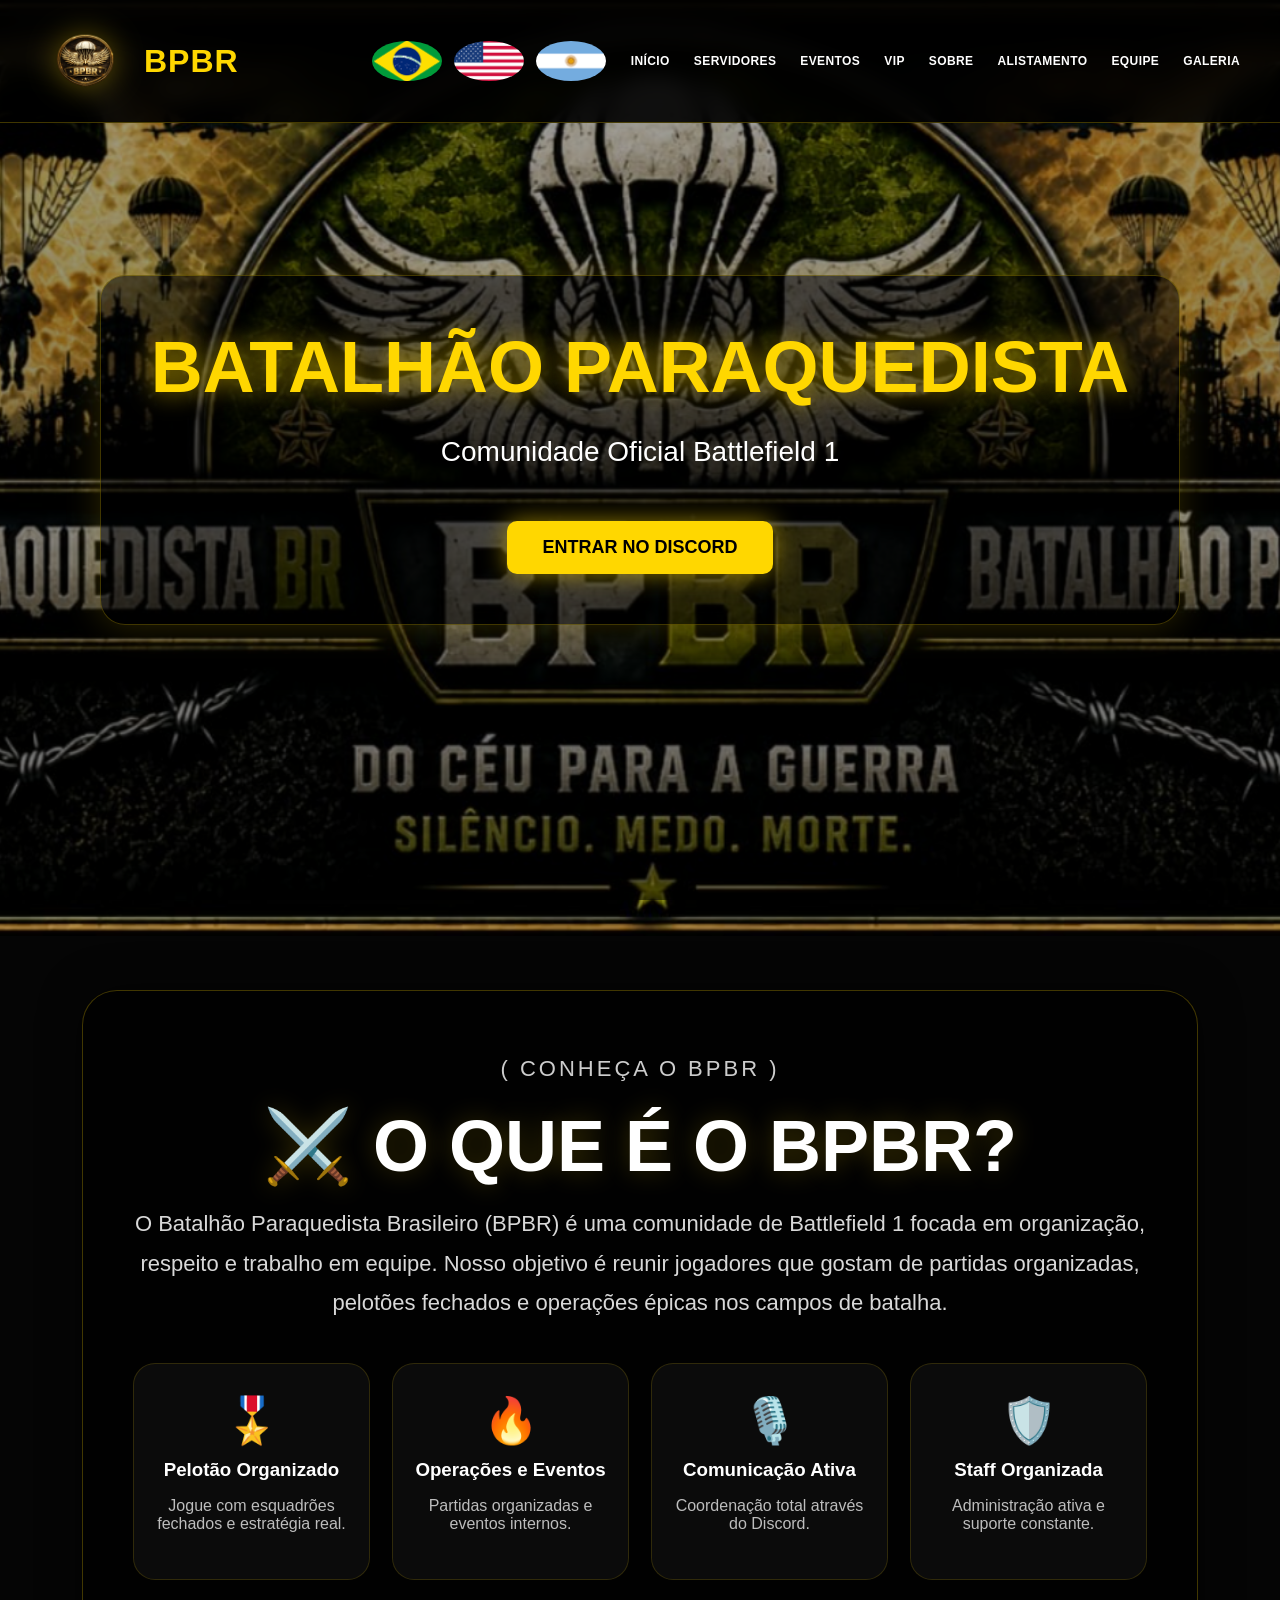
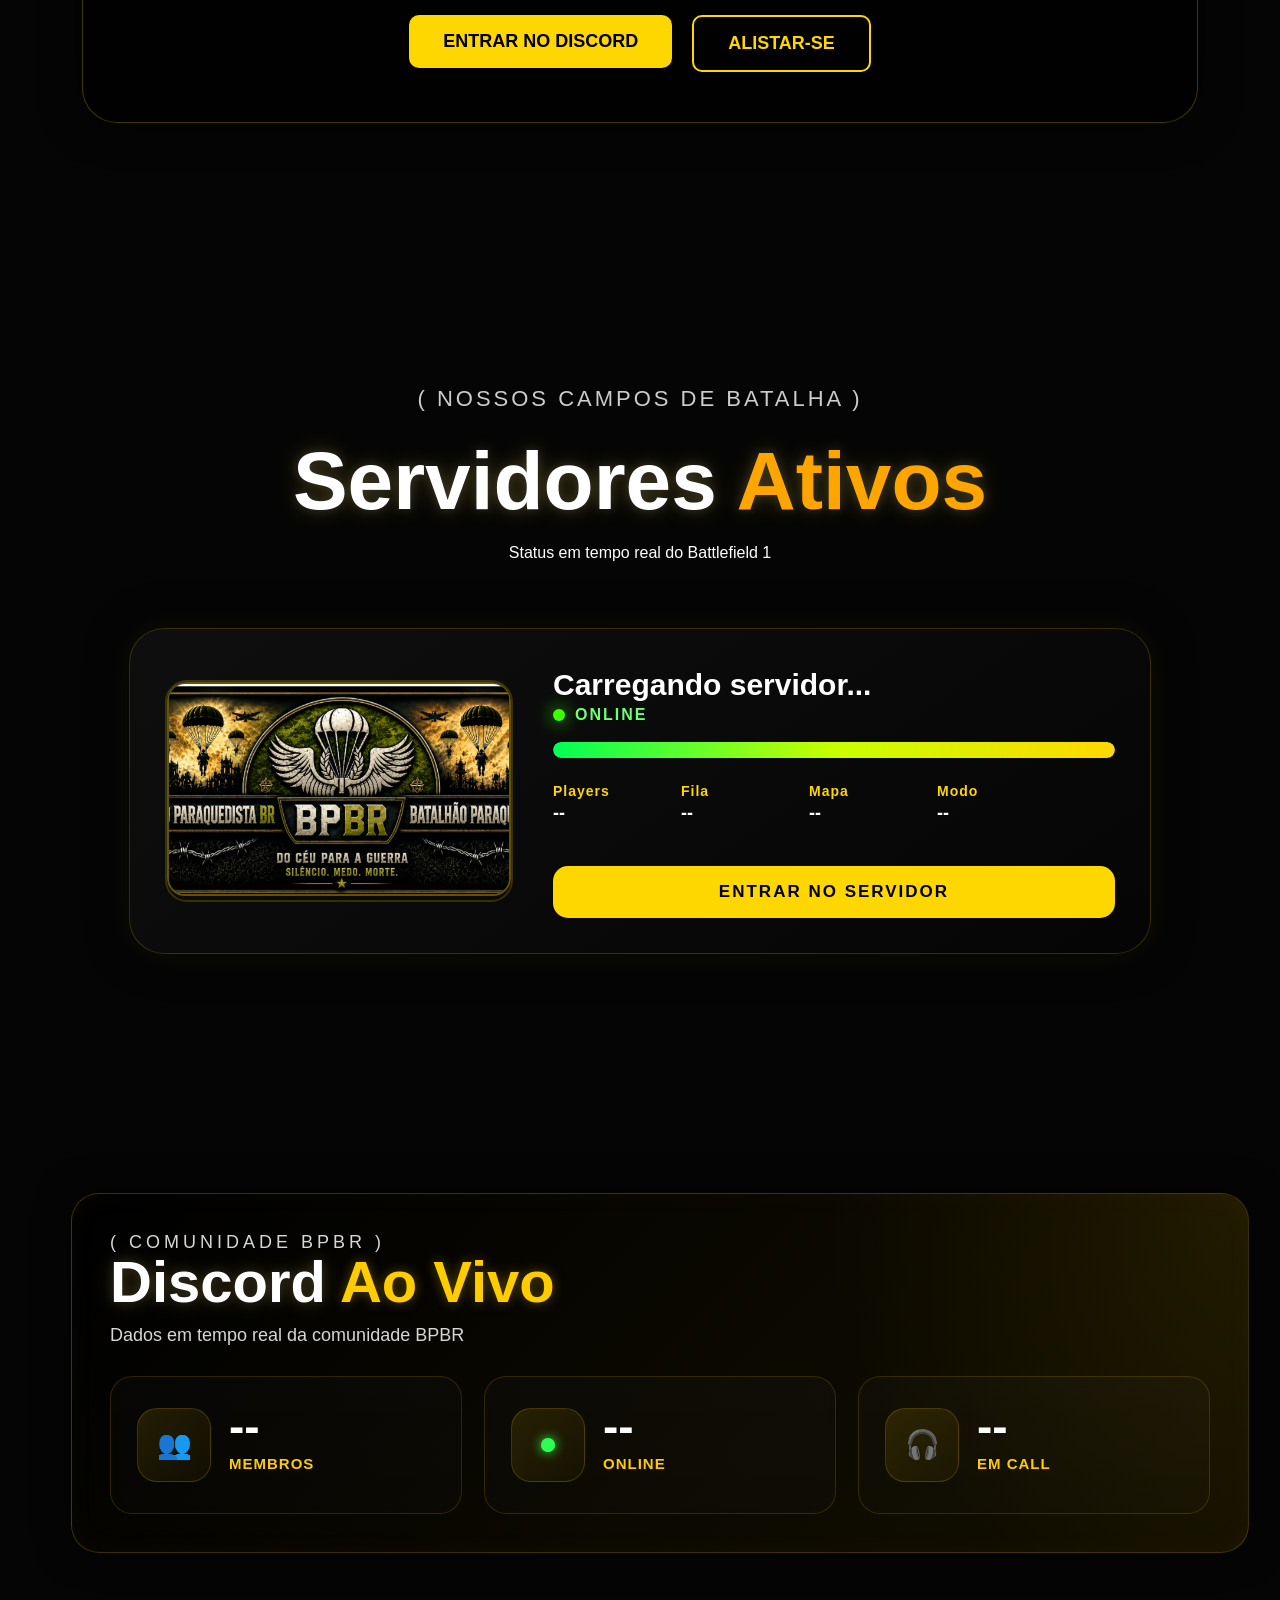
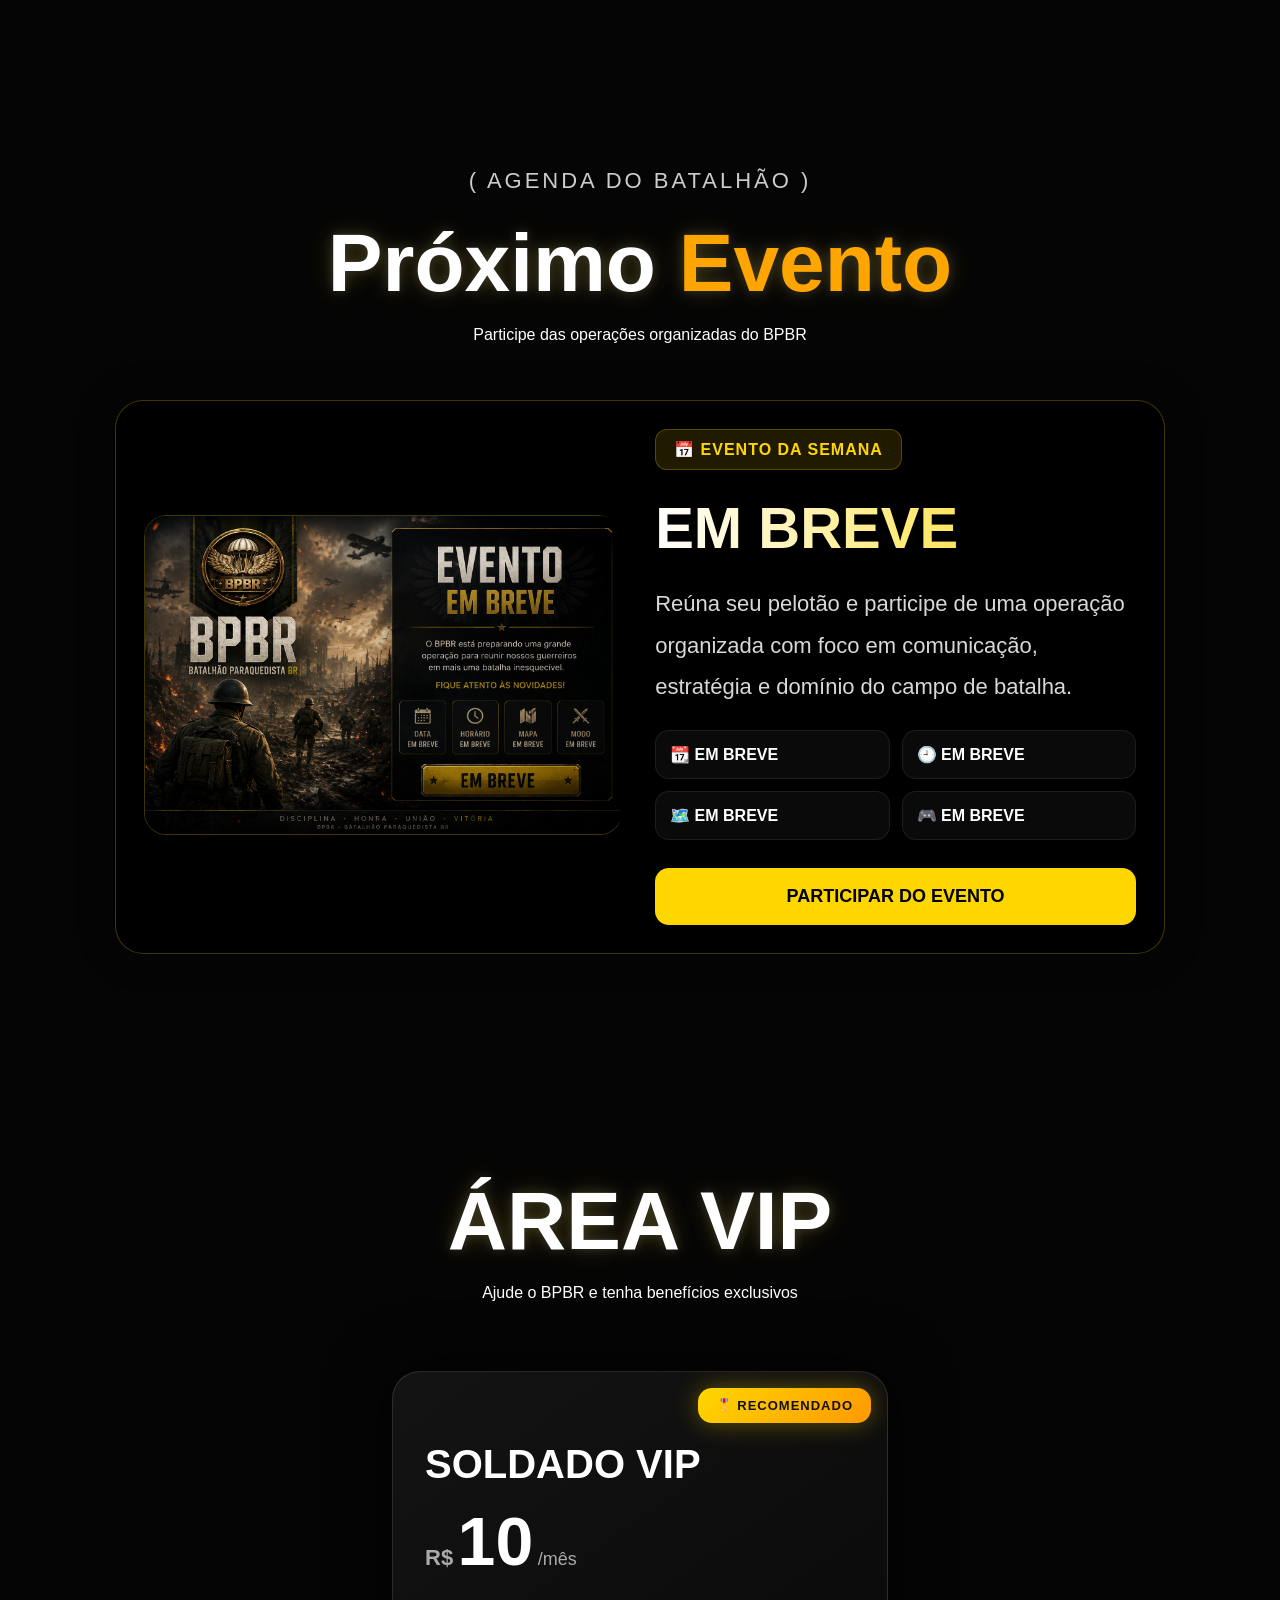
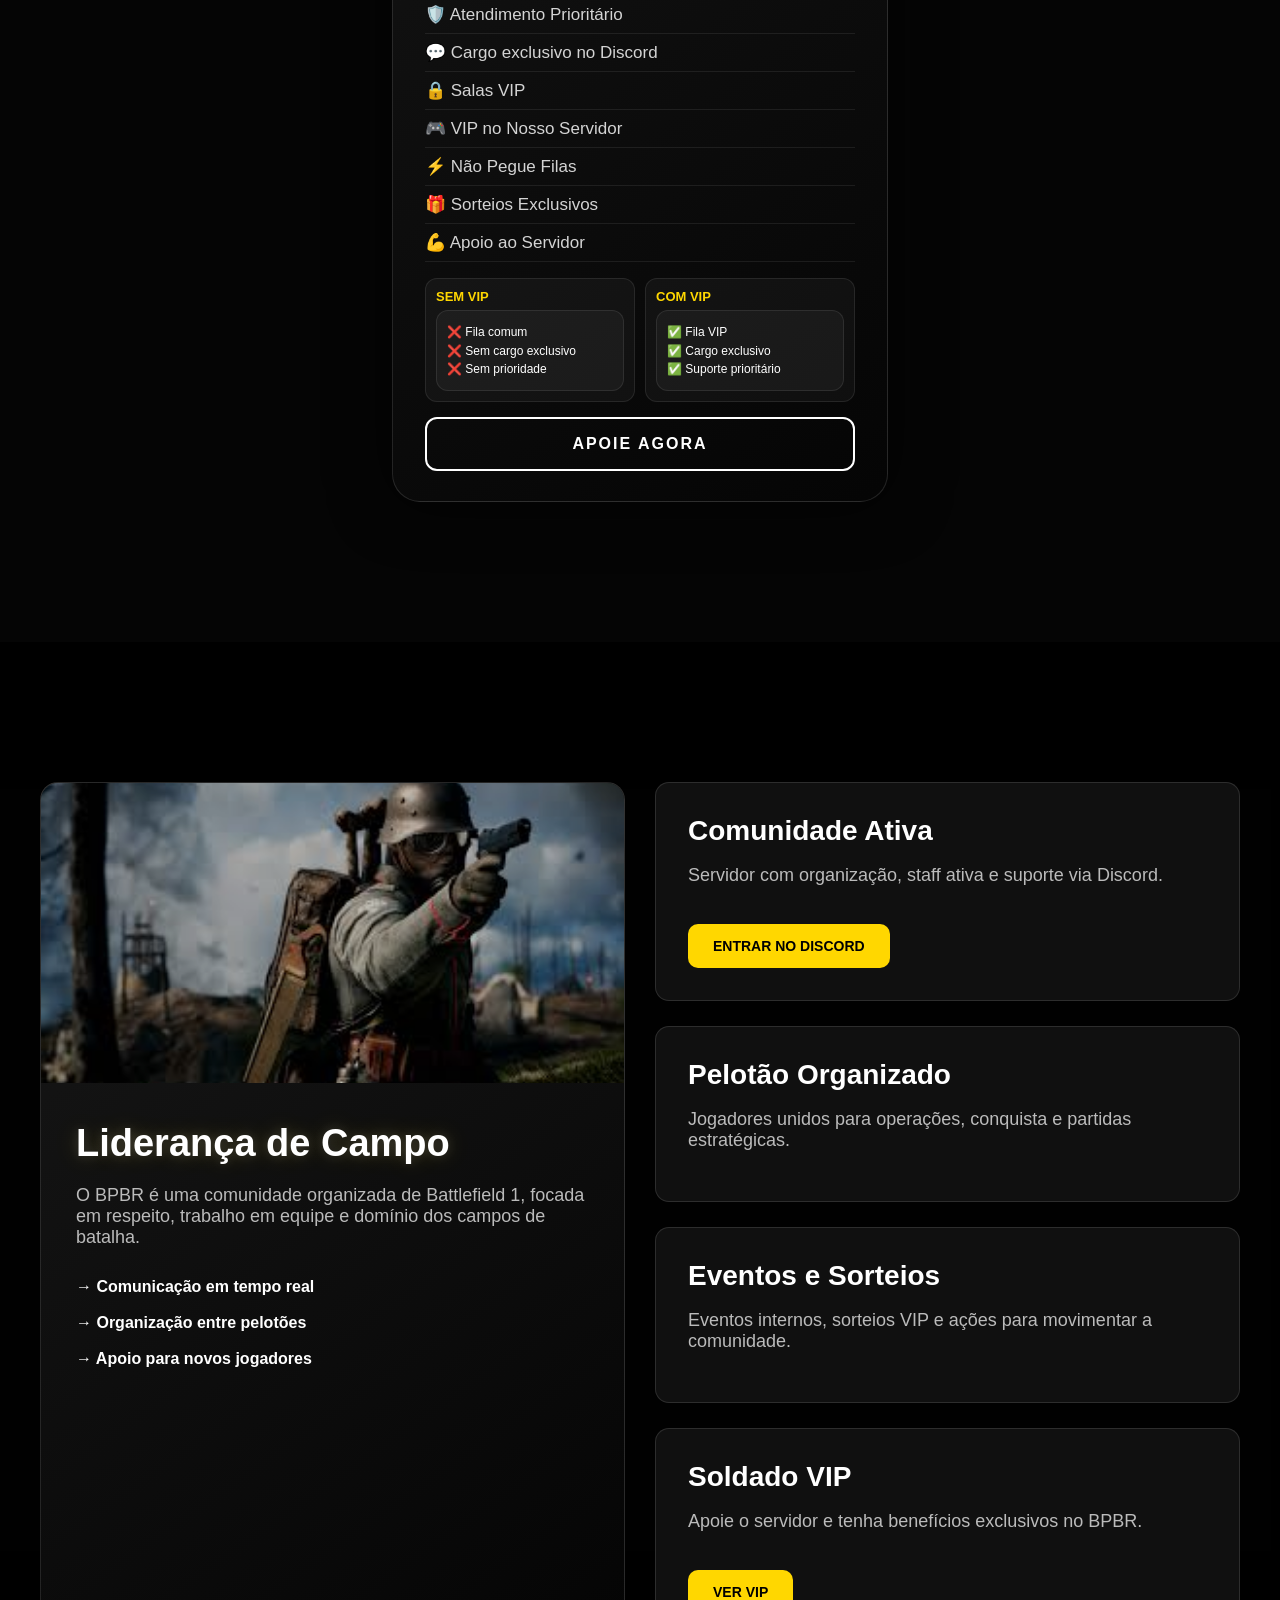
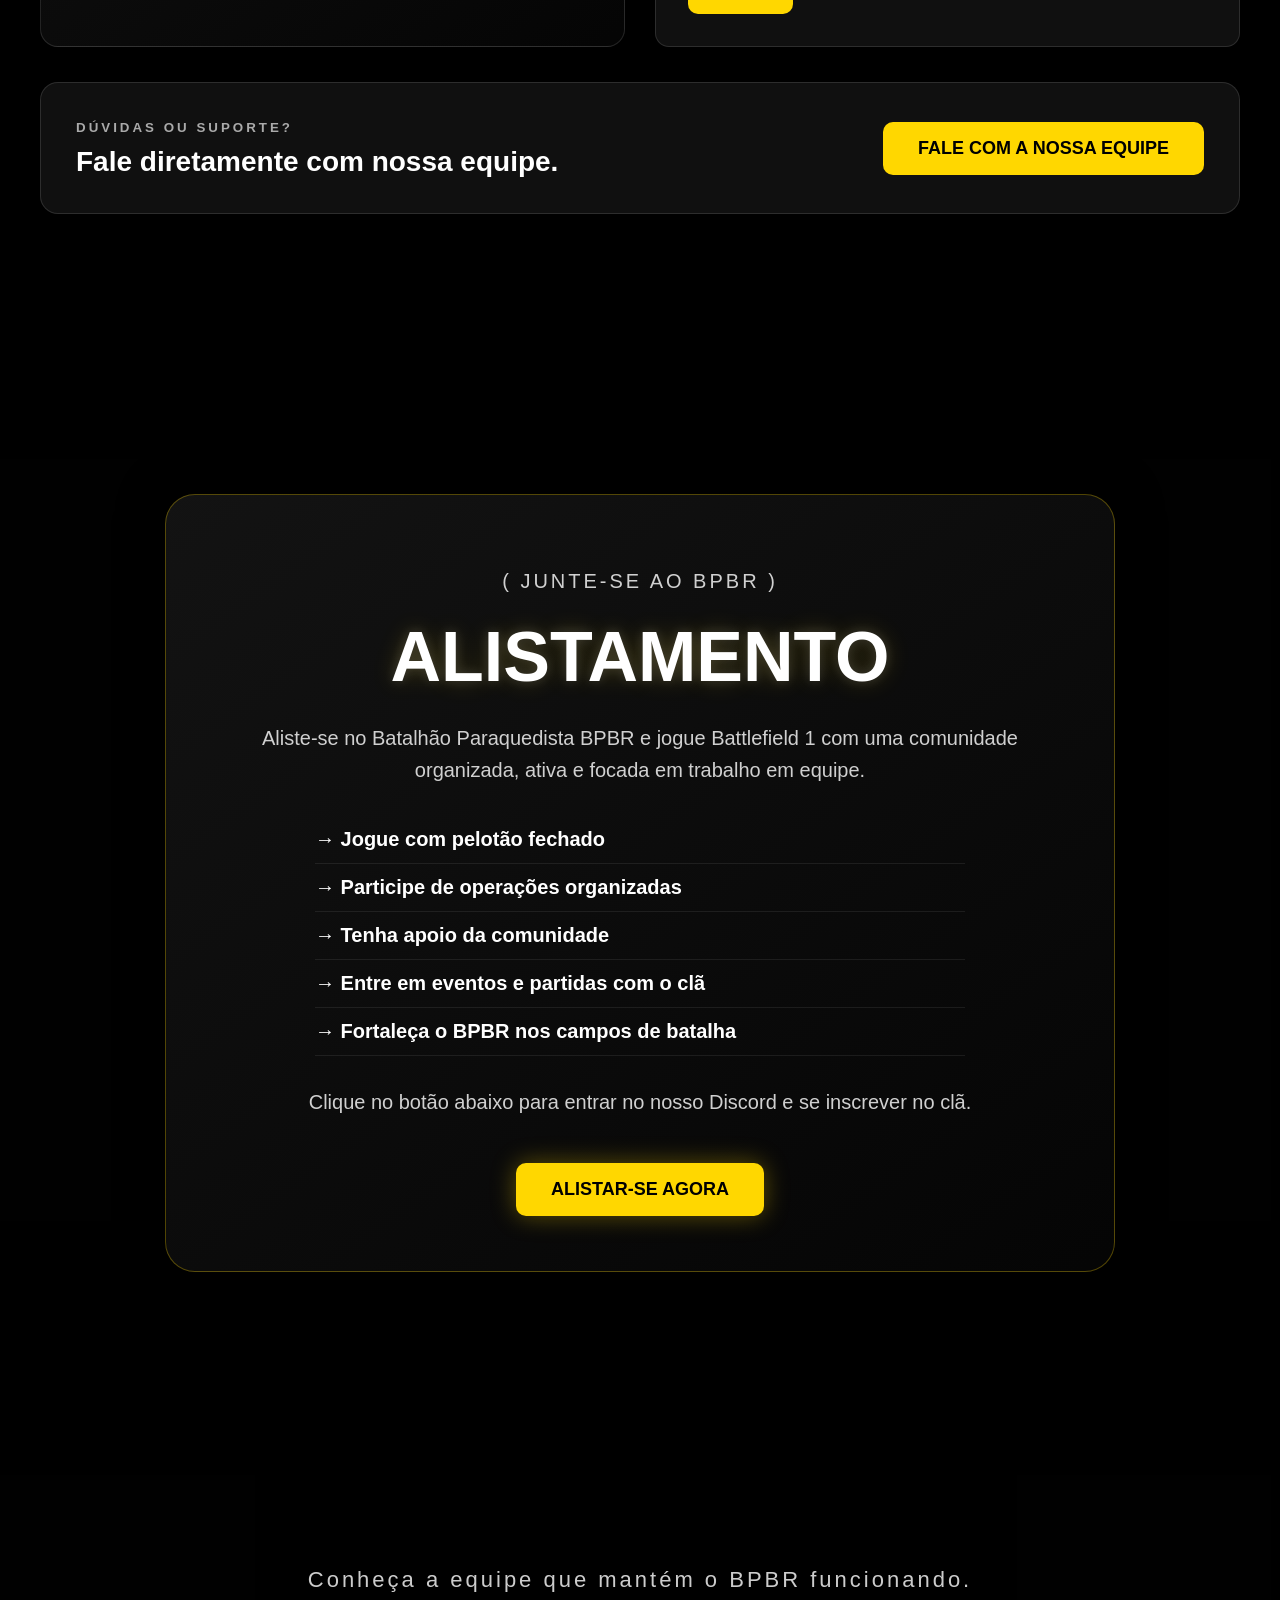
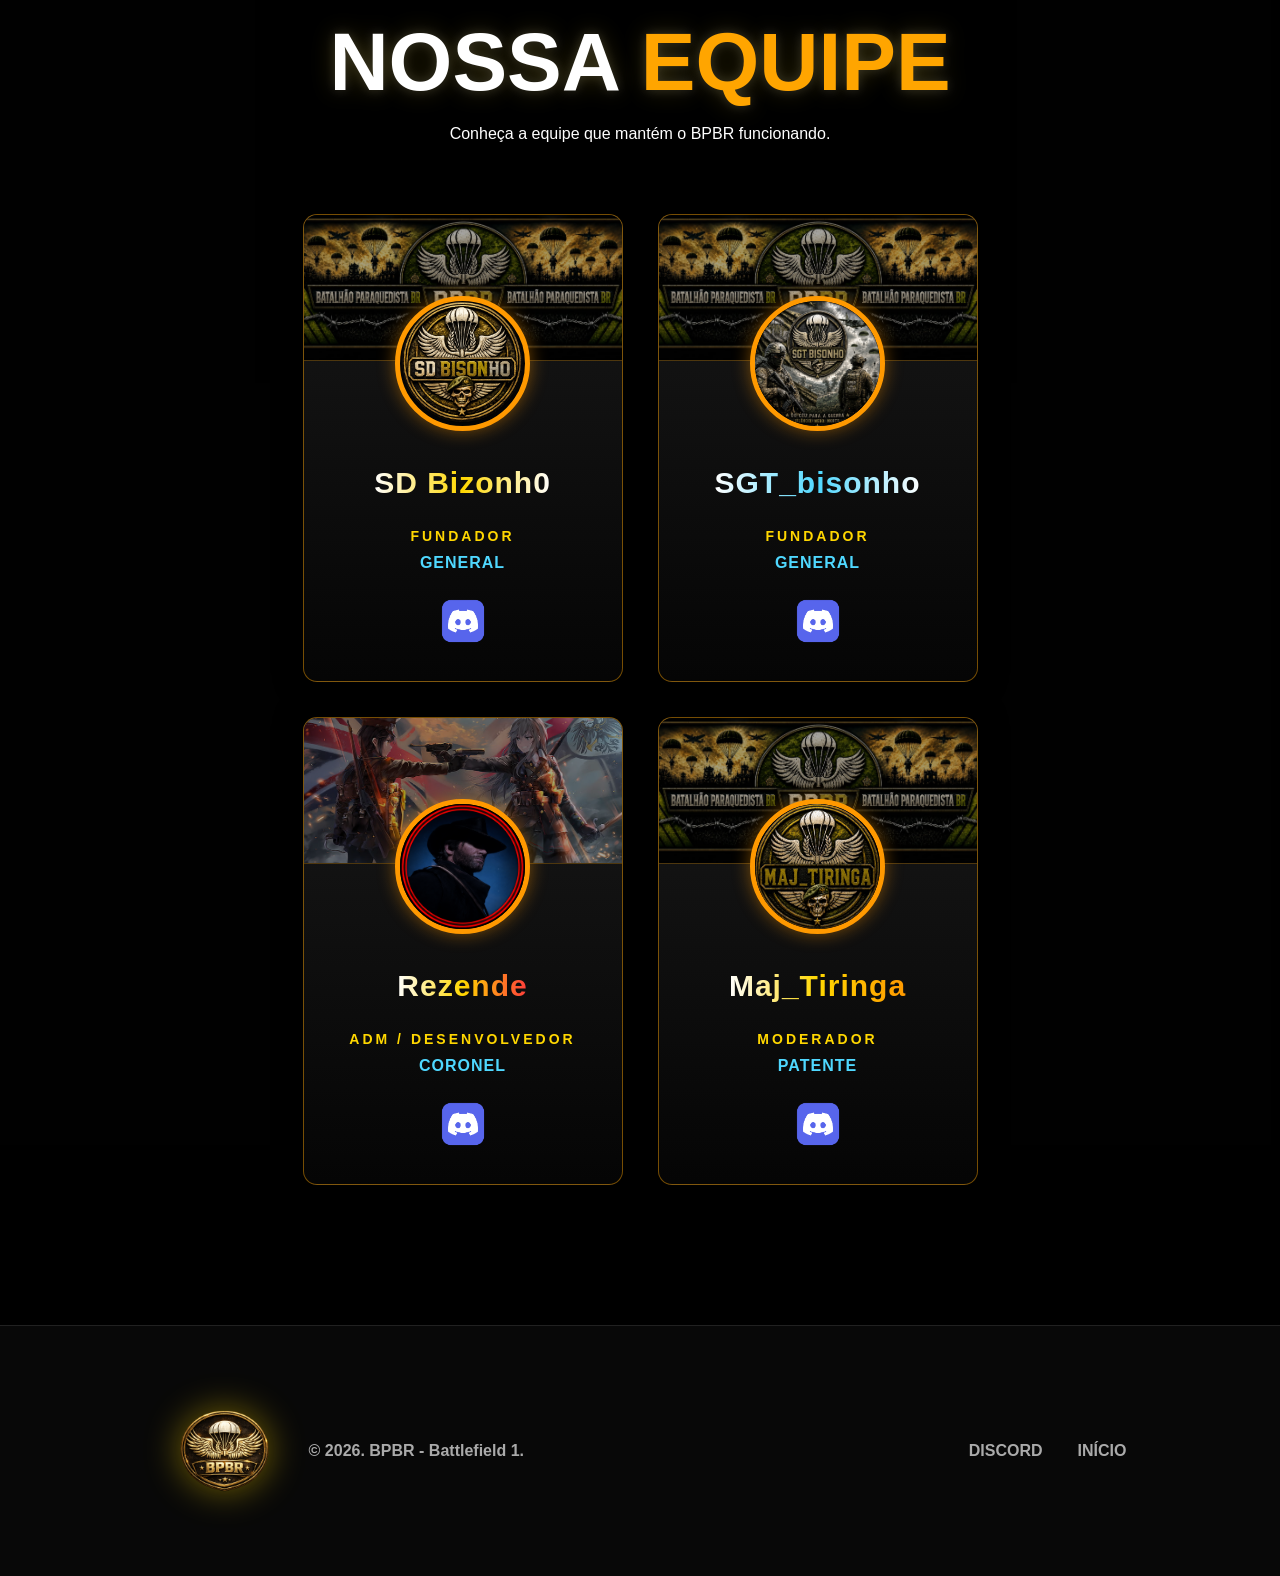
==== commit ecb8a82c: "discord" ====
--- a/index.html
+++ b/index.html
@@ -58,7 +58,7 @@
         <h1>BATALHÃO PARAQUEDISTA</h1>
         <p>Comunidade Oficial Battlefield 1</p>
 
-        <a href="https://discord.gg/VzgfqFY8zr" target="_blank">
+        <a href="https://discord.gg/qJSb5AzkfP" target="_blank">
             <button>ENTRAR NO DISCORD</button>
         </a>
     </div>
@@ -108,7 +108,7 @@
         </div>
 
         <div class="apresentacao-botoes">
-            <a href="https://discord.gg/VzgfqFY8zr" target="_blank">
+            <a href="https://discord.gg/qJSb5AzkfP" target="_blank">
                 <button>ENTRAR NO DISCORD</button>
             </a>
 
@@ -248,7 +248,7 @@
                 <span id="evento-modo">🎮 EM BREVE</span>
             </div>
 
-            <a href="https://discord.gg/VzgfqFY8zr" target="_blank">
+            <a href="https://discord.gg/qJSb5AzkfP" target="_blank">
                 <button id="evento-btn">PARTICIPAR DO EVENTO</button>
             </a>
         </div>
@@ -343,7 +343,7 @@
                 <h3 id="comunidade-titulo">Comunidade Ativa</h3>
                 <p id="comunidade-texto">Servidor com organização, staff ativa e suporte via Discord.</p>
 
-                <a href="https://discord.gg/VzgfqFY8zr" target="_blank">
+                <a href="https://discord.gg/qJSb5AzkfP" target="_blank">
                     <button>ENTRAR NO DISCORD</button>
                 </a>
             </div>
@@ -375,7 +375,7 @@
             <h3 id="suporte-texto">Fale diretamente com nossa equipe.</h3>
         </div>
 
-        <a href="https://discord.gg/VzgfqFY8zr" target="_blank">
+        <a href="https://discord.gg/qJSb5AzkfP" target="_blank">
             <button id="suporte-btn">FALE COM A NOSSA EQUIPE</button>
         </a>
     </div>
@@ -436,7 +436,7 @@
                 <p class="staff-cargo">FUNDADOR</p>
                 <p class="staff-patente">GENERAL</p>
 
-                <a href="https://discord.gg/VzgfqFY8zr" target="_blank" class="discord-btn">
+                <a href="https://discord.gg/qJSb5AzkfP" target="_blank" class="discord-btn">
                     <img src="img/discord.png" alt="Discord">
                 </a>
             </div>
@@ -456,7 +456,7 @@
                 <p class="staff-cargo">Fundador</p>
                 <p class="staff-patente">General</p>
 
-                <a href="https://discord.gg/VzgfqFY8zr" target="_blank" class="discord-btn">
+                <a href="https://discord.gg/qJSb5AzkfP" target="_blank" class="discord-btn">
                     <img src="img/discord.png" alt="Discord">
                 </a>
             </div>
@@ -476,7 +476,7 @@
                 <p class="staff-cargo">ADM/Desenvolvedor</p>
                 <p class="staff-patente">Coronel</p>
 
-                <a href="https://discord.gg/VzgfqFY8zr" target="_blank" class="discord-btn">
+                <a href="https://discord.gg/qJSb5AzkfP" target="_blank" class="discord-btn">
                     <img src="img/discord.png" alt="Discord">
                 </a>
             </div>
@@ -496,7 +496,7 @@
                 <p class="staff-cargo">ADM</p>
                 <p class="staff-patente">Coronel</p>
 
-                <a href="https://discord.gg/VzgfqFY8zr" target="_blank" class="discord-btn">
+                <a href="https://discord.gg/qJSb5AzkfP" target="_blank" class="discord-btn">
                     <img src="img/discord.png" alt="Discord">
                 </a>
             </div>
@@ -516,7 +516,7 @@
     </div>
 
     <div class="footer-links">
-        <a href="https://discord.gg/VzgfqFY8zr" target="_blank">DISCORD</a>
+        <a href="https://discord.gg/qJSb5AzkfP" target="_blank">DISCORD</a>
         <a href="#inicio">INÍCIO</a>
     </div>
 </footer>
--- a/style.css
+++ b/style.css
@@ -2817,3 +2817,230 @@
         padding: 28px;
     }
 }
+/* =========================================================
+   CORREÇÃO MOBILE - BPBR
+========================================================= */
+
+@media (max-width: 600px) {
+    html,
+    body {
+        width: 100%;
+        max-width: 100%;
+        overflow-x: hidden;
+    }
+
+    section,
+    header,
+    .container,
+    .hero,
+    .server-section,
+    .discord-section,
+    .alistamento-section {
+        width: 100%;
+        max-width: 100%;
+        overflow-x: hidden;
+    }
+
+    .server-card,
+    .discord-panel,
+    .alistamento-card,
+    .info-card,
+    .card {
+        width: calc(100% - 28px);
+        max-width: 360px;
+        margin-left: auto;
+        margin-right: auto;
+        box-sizing: border-box;
+    }
+
+    h1,
+    h2,
+    h3 {
+        max-width: 100%;
+        word-break: normal;
+        overflow-wrap: break-word;
+    }
+
+    .server-section h2,
+    .alistamento-section h2,
+    .discord-panel-header h2 {
+        font-size: 34px !important;
+        line-height: 1.1;
+        text-align: center;
+    }
+
+    .discord-panel-header,
+    .server-section,
+    .alistamento-section {
+        text-align: center;
+    }
+
+    .discord-cards {
+        grid-template-columns: 1fr;
+    }
+
+    .discord-card {
+        width: 100%;
+        box-sizing: border-box;
+    }
+
+    .server-card img,
+    .server-image,
+    .map-image {
+        width: 100%;
+        max-width: 100%;
+        height: auto;
+    }
+
+    .server-info,
+    .server-stats {
+        width: 100%;
+        max-width: 100%;
+    }
+
+    .alistamento-card {
+        padding: 28px 22px;
+    }
+
+    .alistamento-card ul,
+    .alistamento-card li {
+        max-width: 100%;
+    }
+
+    .alistamento-card li {
+        font-size: 17px;
+        line-height: 1.25;
+    }
+
+    .btn,
+    .btn-discord,
+    .btn-server,
+    .back-top {
+        max-width: 100%;
+        white-space: normal;
+    }
+}
+/* =========================================================
+   CORREÇÃO RESPONSIVA - EVENTOS
+========================================================= */
+
+.evento-card {
+    width: 100%;
+    max-width: 1050px;
+    box-sizing: border-box;
+}
+
+.evento-imagem img {
+    width: 100%;
+    height: auto;
+    object-fit: cover;
+}
+
+/* quando a janela ficar menor, imagem vai para cima e texto embaixo */
+@media (max-width: 1100px) {
+    .evento-card {
+        display: flex !important;
+        flex-direction: column !important;
+        align-items: center !important;
+        gap: 30px;
+        padding: 28px !important;
+    }
+
+    .evento-imagem,
+    .evento-conteudo {
+        width: 100% !important;
+        max-width: 620px !important;
+    }
+
+    .evento-conteudo {
+        text-align: center;
+    }
+
+    .evento-conteudo h3 {
+        font-size: 54px !important;
+        line-height: 1;
+    }
+
+    .evento-detalhes {
+        display: grid !important;
+        grid-template-columns: repeat(2, 1fr);
+        gap: 14px;
+    }
+}
+
+@media (max-width: 600px) {
+    .evento-card {
+        padding: 22px !important;
+    }
+
+    .evento-conteudo h3 {
+        font-size: 38px !important;
+    }
+
+    .evento-detalhes {
+        grid-template-columns: 1fr;
+    }
+
+    .evento-imagem,
+    .evento-conteudo {
+        max-width: 100% !important;
+    }
+}
+
+/* =========================================================
+   FIX DEFINITIVO - DISCORD MOBILE CENTRALIZADO
+========================================================= */
+
+@media screen and (max-width: 768px) {
+
+    #discord-status {
+        width: 100% !important;
+        display: flex !important;
+        justify-content: center !important;
+        align-items: center !important;
+        padding: 30px 0 !important;
+        margin: 0 auto !important;
+    }
+
+    #discord-status .discord-panel {
+        width: calc(100% - 32px) !important;
+        max-width: 360px !important;
+
+        margin-left: auto !important;
+        margin-right: auto !important;
+
+        position: relative !important;
+        left: unset !important;
+        right: unset !important;
+        transform: none !important;
+
+        padding: 22px !important;
+    }
+
+    #discord-status .discord-panel-header {
+        text-align: center !important;
+    }
+
+    #discord-status .discord-cards {
+        display: flex !important;
+        flex-direction: column !important;
+        align-items: center !important;
+        justify-content: center !important;
+        width: 100% !important;
+        gap: 14px !important;
+    }
+
+    #discord-status .discord-card {
+        width: 100% !important;
+        max-width: 100% !important;
+
+        margin: 0 auto !important;
+
+        justify-content: flex-start !important;
+        text-align: left !important;
+    }
+
+    #discord-status .discord-card strong {
+        font-size: 34px !important;
+    }
+}
